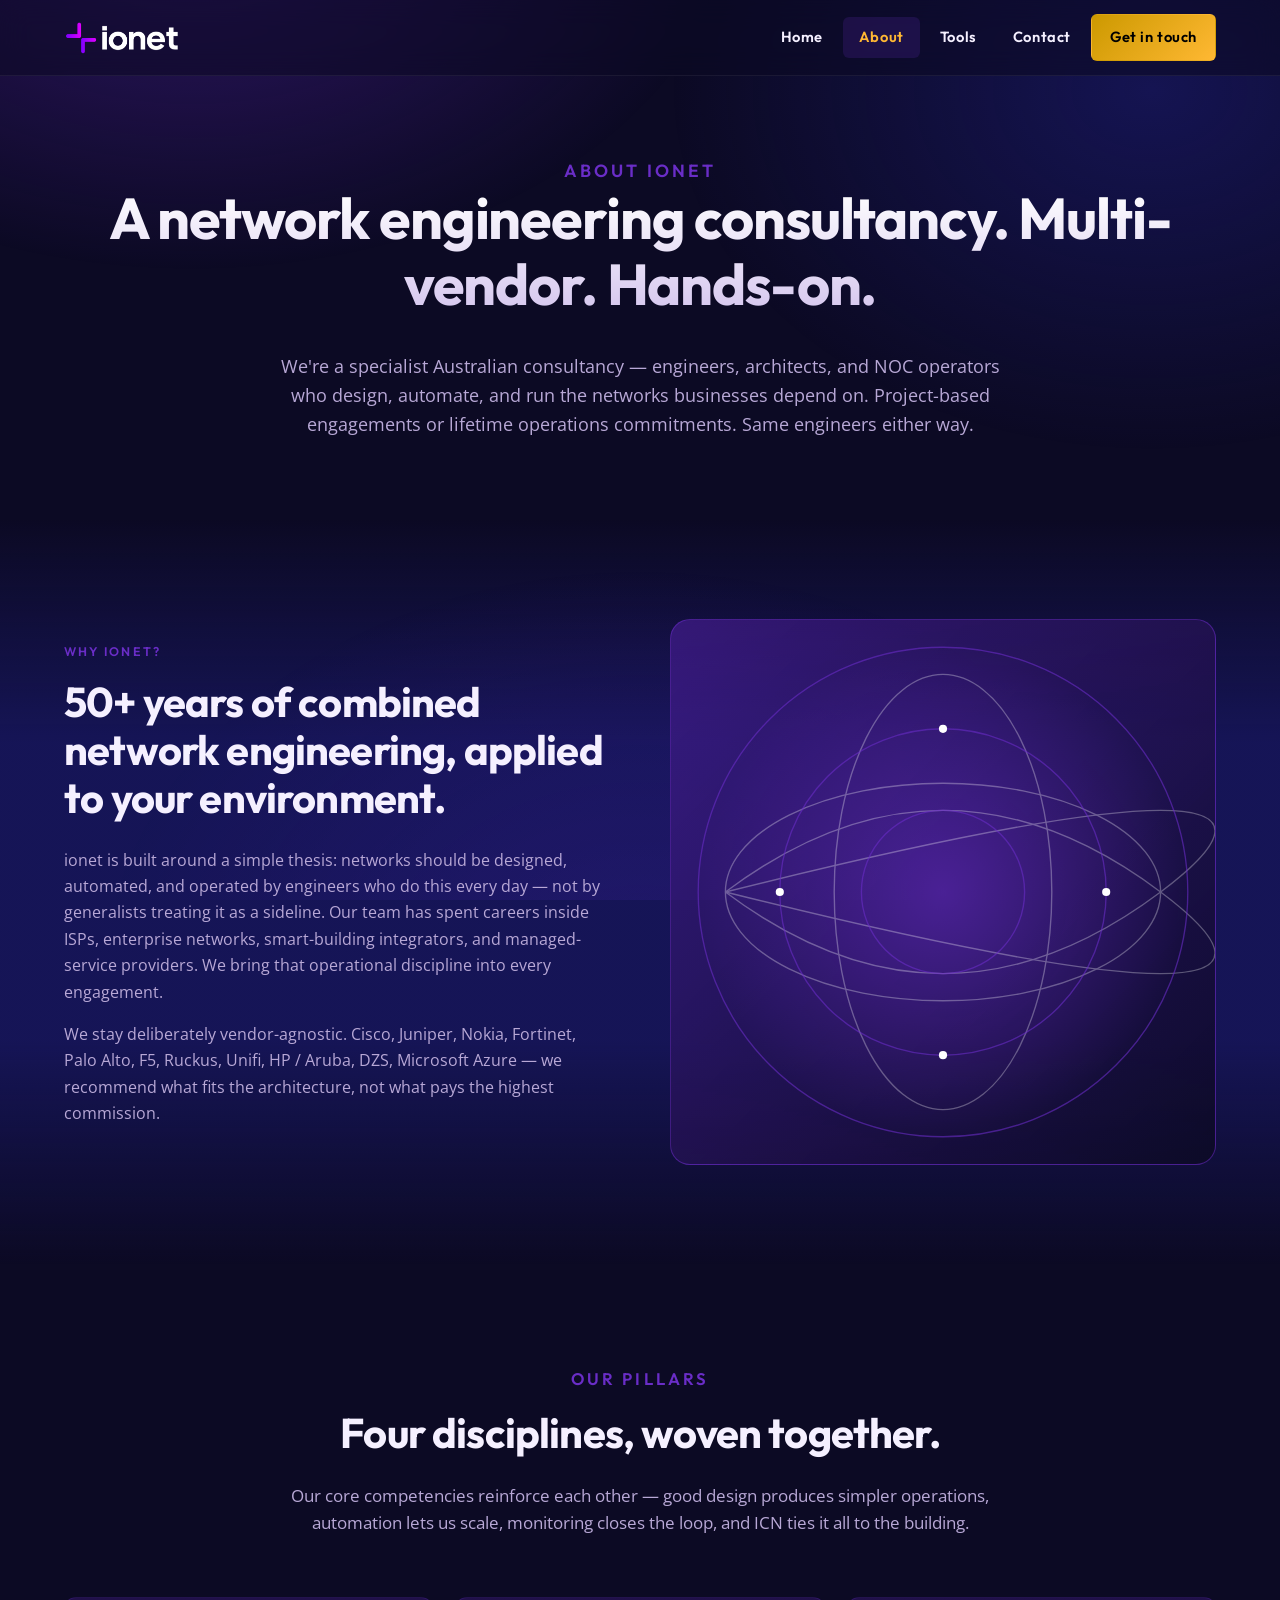
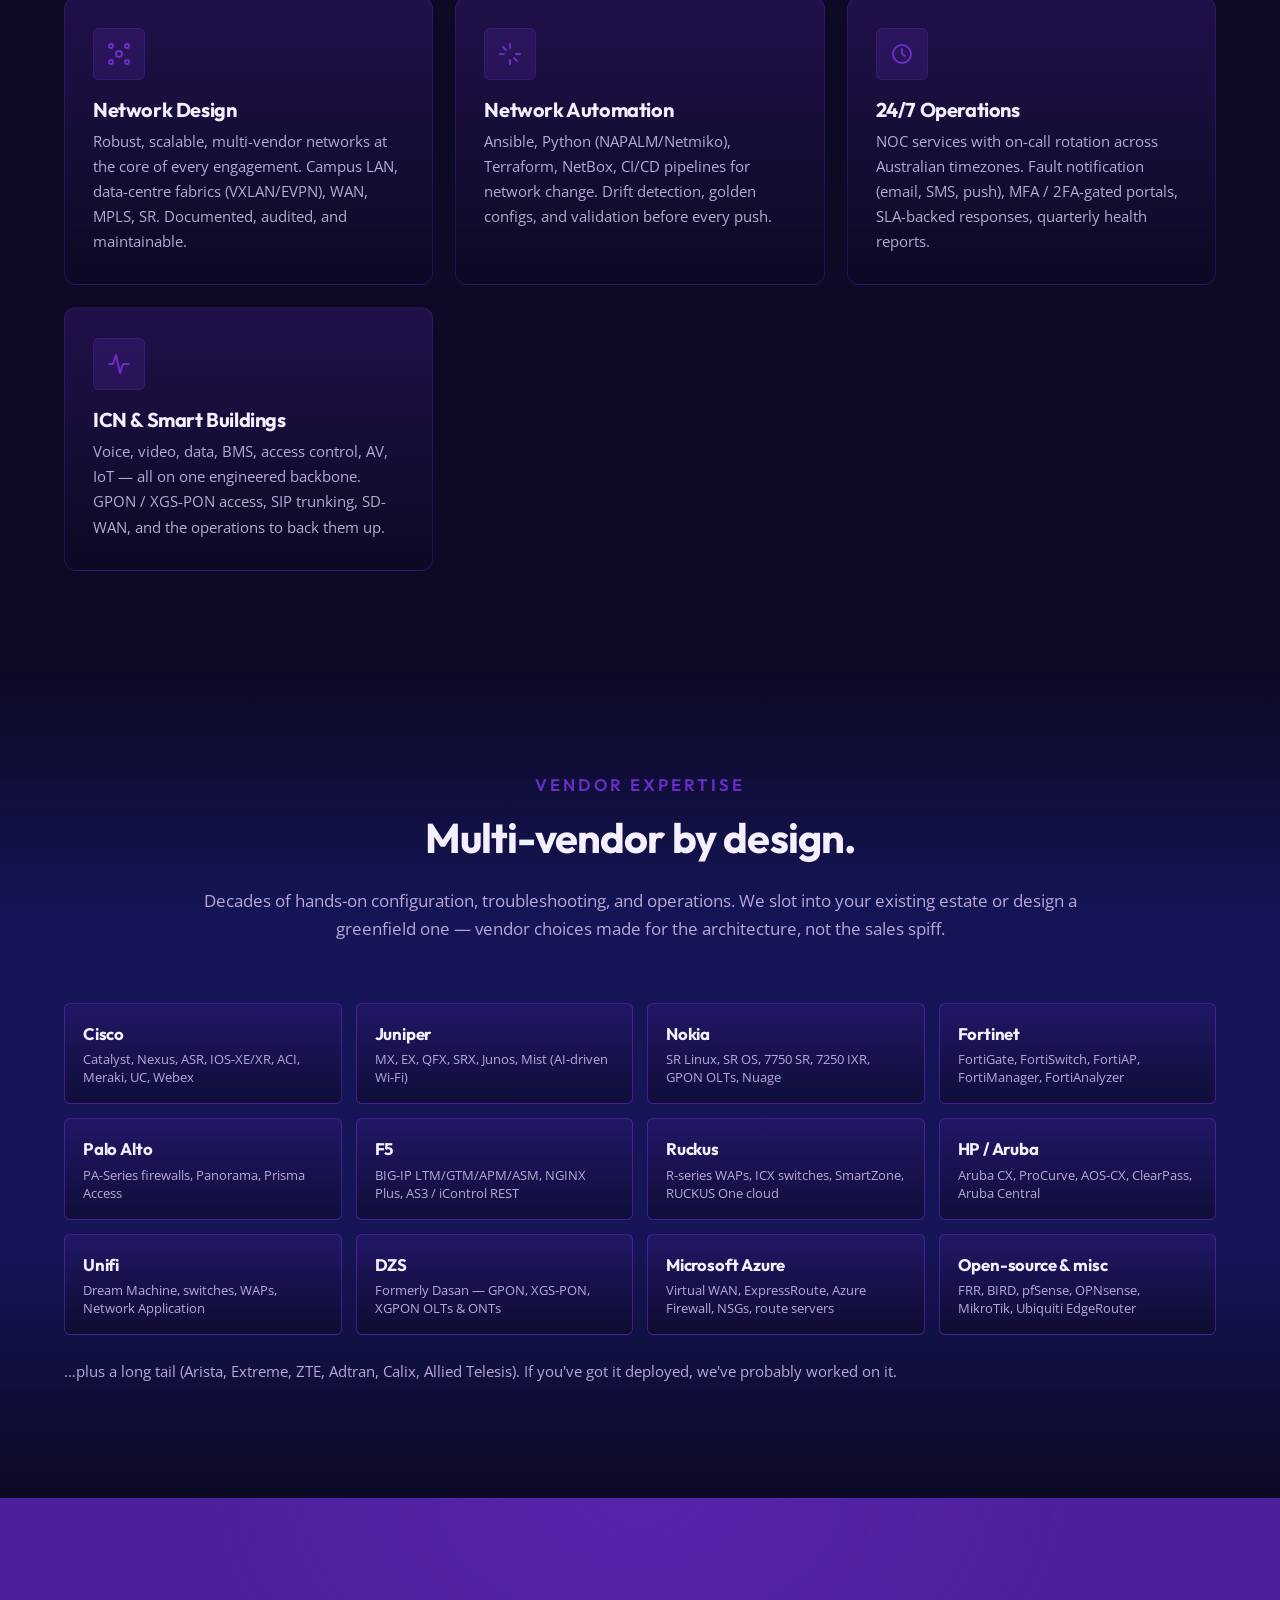
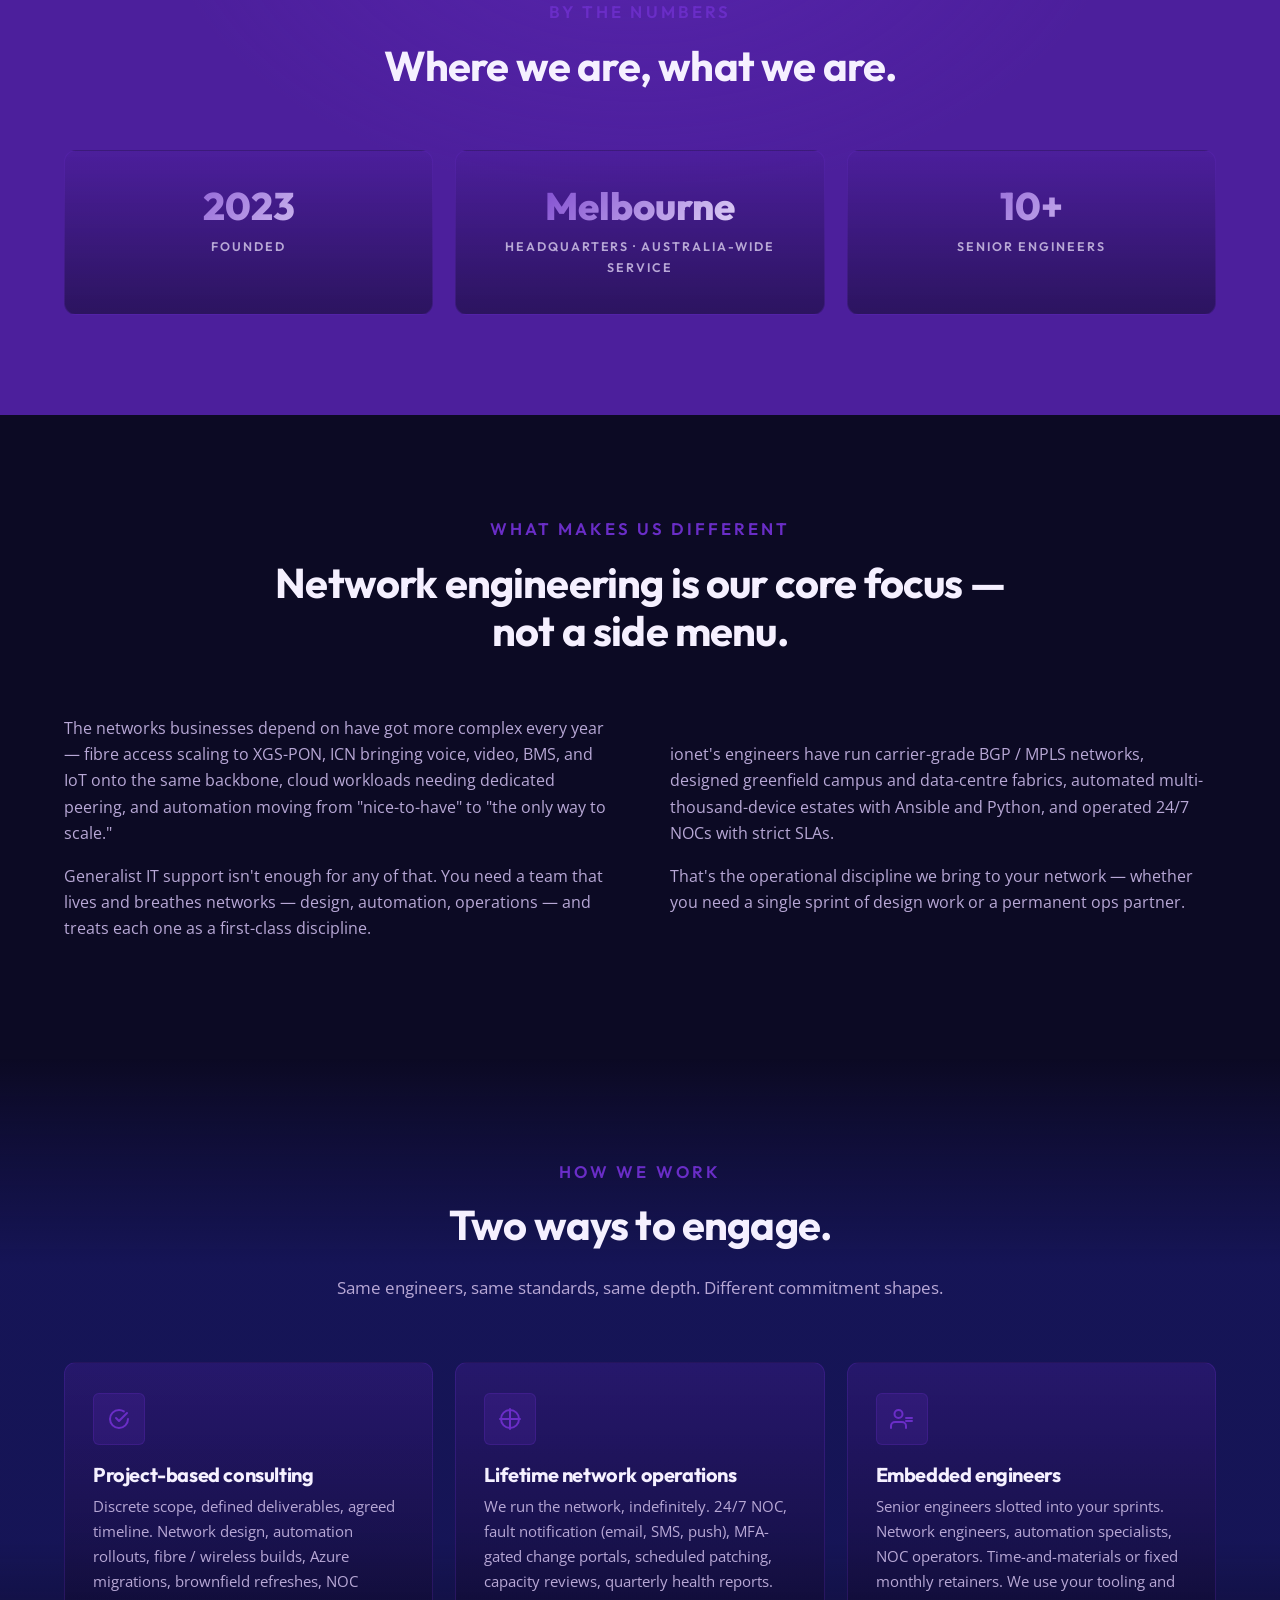
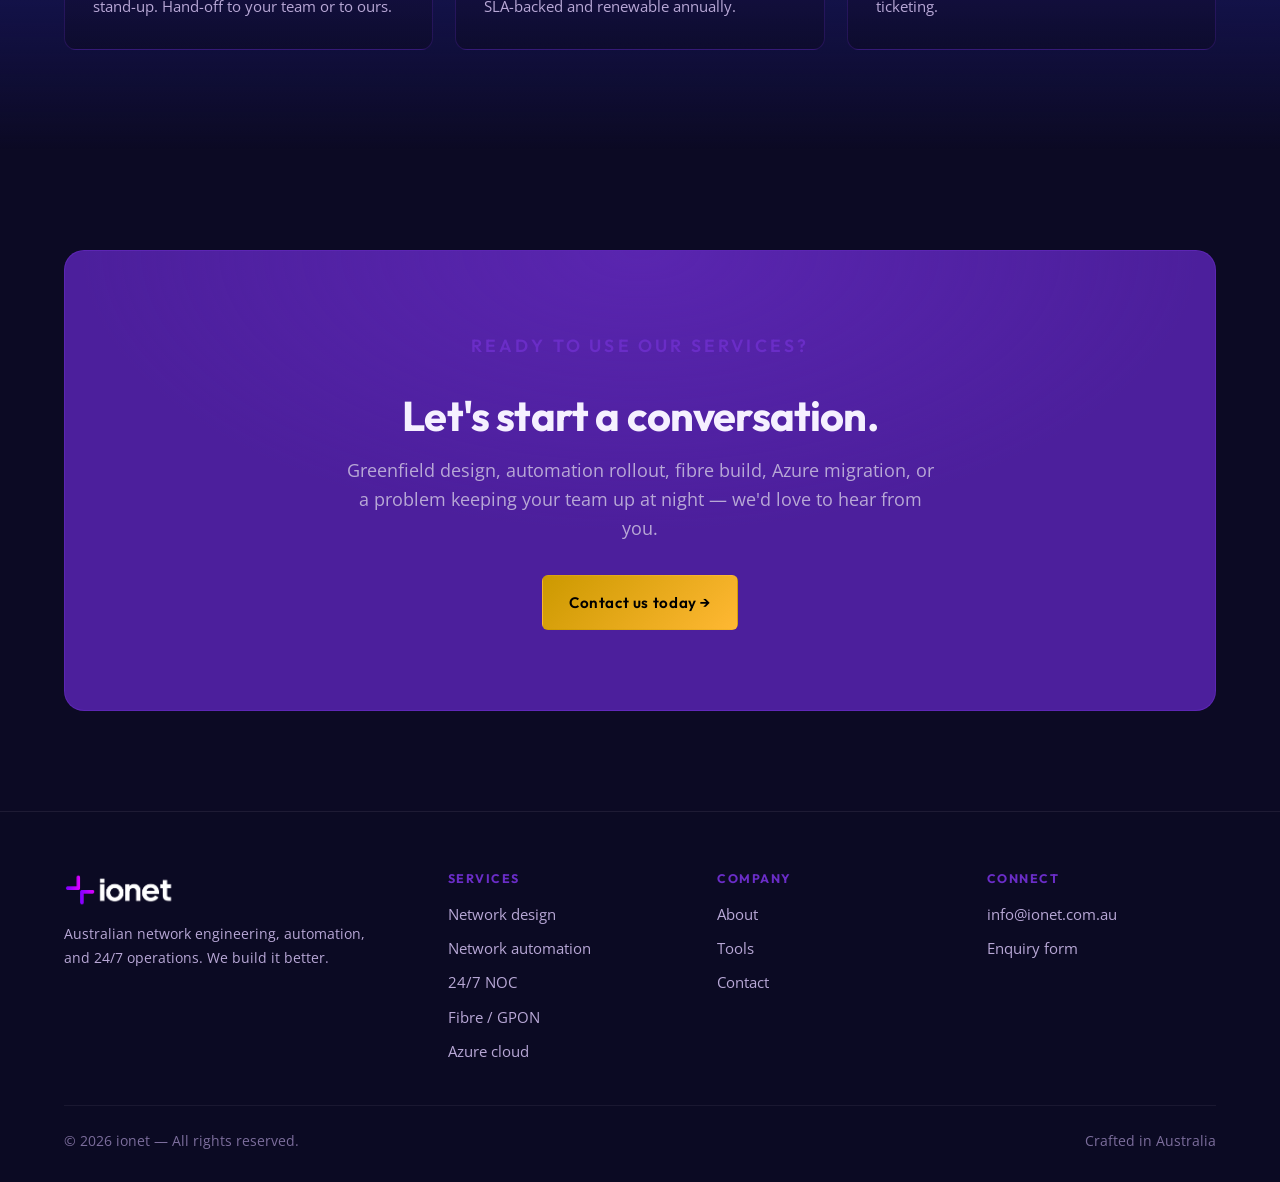
==== about.html @ 272412e3 "Pivot positioning to network engineering / automation / Azure cloud User feedback: ionet is repositi" ====
<!DOCTYPE html>
<html lang="en-AU">
<head>
  <meta charset="UTF-8">
  <meta name="viewport" content="width=device-width, initial-scale=1.0">
  <meta name="theme-color" content="#0c0a24">

  <title>About ionet — Network Engineering, Automation &amp; Operations Consultancy · Australia</title>
  <meta name="description" content="ionet is an Australian network engineering consultancy — design, automation, 24/7 NOC, GPON, ICN, smart buildings, and Microsoft Azure. Multi-vendor across Cisco, Juniper, Nokia, Fortinet, Palo Alto, F5, Ruckus, Unifi, HP/Aruba, and DZS. Project-based or lifetime ops.">
  <meta name="keywords" content="about ionet, network engineering consultancy Australia, network automation Ansible Python, 24/7 NOC services Australia, Cisco Juniper Nokia Fortinet Palo Alto F5 Ruckus, GPON XGS-PON DZS Nokia OLT, smart buildings ICN, Microsoft Azure consulting Melbourne, multi-vendor network design">
  <meta name="robots" content="index, follow, max-image-preview:large, max-snippet:-1, max-video-preview:-1">
  <link rel="canonical" href="https://ionet.com.au/about.html">

  <meta property="og:type" content="article">
  <meta property="og:locale" content="en_AU">
  <meta property="og:site_name" content="ionet">
  <meta property="og:url" content="https://ionet.com.au/about.html">
  <meta property="og:title" content="About ionet — Network Engineering, Automation &amp; Operations Consultancy · Australia">
  <meta property="og:description" content="Australian network engineering consultancy. Multi-vendor network design, automation, 24/7 NOC, fibre access, ICN &amp; smart buildings, Azure cloud. Project-based or lifetime operations.">
  <meta property="og:image" content="https://ionet.com.au/assets/og/og-image.png">
  <meta property="og:image:width" content="1200">
  <meta property="og:image:height" content="630">
  <meta property="og:image:alt" content="ionet — Network Engineering &amp; Automation Consultancy">

  <meta name="twitter:card" content="summary_large_image">
  <meta name="twitter:site" content="@ionet_au">
  <meta name="twitter:title" content="About ionet — Network Engineering, Automation &amp; Operations Consultancy">
  <meta name="twitter:description" content="Multi-vendor Australian network engineering consultancy. Design, automation, 24/7 NOC, GPON, ICN, Azure.">
  <meta name="twitter:image" content="https://ionet.com.au/assets/og/og-image.png">

  <meta name="google-site-verification" content="YOUR-VERIFICATION-CODE">

  <link rel="icon" type="image/png" href="assets/logo/logo-mark.png">
  <link rel="icon" type="image/png" sizes="32x32" href="assets/logo/favicon-32.png">
  <link rel="icon" type="image/png" sizes="16x16" href="assets/logo/favicon-16.png">
  <link rel="apple-touch-icon" sizes="180x180" href="assets/logo/apple-touch-icon.png">
  <link rel="manifest" href="site.webmanifest">

  <link rel="preconnect" href="https://fonts.googleapis.com">
  <link rel="preconnect" href="https://fonts.gstatic.com" crossorigin>
  <link rel="stylesheet" href="https://fonts.googleapis.com/css2?family=Outfit:wght@400;500;600;700;800;900&family=Open+Sans:wght@400;500;600&display=swap">

  <link rel="stylesheet" href="css/style.css">

  <script type="application/ld+json">
  {
    "@context": "https://schema.org",
    "@type": "AboutPage",
    "url": "https://ionet.com.au/about.html",
    "inLanguage": "en-AU",
    "name": "About ionet",
    "description": "Melbourne-headquartered Australian network engineering consultancy delivering design, automation, 24/7 NOC operations, fibre access (GPON / XGS-PON), integrated communication networks, smart buildings, and Microsoft Azure cloud across multi-vendor environments. Founded in 2023 with 50+ years of combined network engineering experience.",
    "publisher": {
      "@type": "Organization",
      "name": "ionet",
      "url": "https://ionet.com.au/",
      "logo": "https://ionet.com.au/assets/logo/logo-1024.png"
    }
  }
  </script>

  <script type="application/ld+json">
  {
    "@context": "https://schema.org",
    "@type": "BreadcrumbList",
    "itemListElement": [
      { "@type": "ListItem", "position": 1, "name": "Home",  "item": "https://ionet.com.au/" },
      { "@type": "ListItem", "position": 2, "name": "About", "item": "https://ionet.com.au/about.html" }
    ]
  }
  </script>
</head>
<body>

  <header class="site-header" id="siteHeader">
    <div class="container nav">
      <a class="nav-brand" href="/" aria-label="ionet home">
        <img src="assets/logo/logo.png" alt="ionet">
      </a>
      <nav>
        <ul class="nav-links" id="navLinks">
          <li><a href="index.html">Home</a></li>
          <li><a href="about.html" class="active">About</a></li>
          <li><a href="tools.html">Tools</a></li>
          <li><a href="contact.html">Contact</a></li>
          <li><a href="contact.html" class="btn btn-primary" style="padding:10px 18px">Get in touch</a></li>
        </ul>
      </nav>
      <button class="nav-toggle" id="navToggle" aria-label="Toggle navigation" aria-expanded="false">☰</button>
    </div>
  </header>

  <main>

    <section class="page-hero">
      <div class="container">
        <p class="eyebrow reveal">About ionet</p>
        <h1 class="reveal">A network engineering consultancy. Multi-vendor. Hands-on.</h1>
        <p class="reveal">
          We're a specialist Australian consultancy — engineers, architects, and NOC operators
          who design, automate, and run the networks businesses depend on. Project-based
          engagements or lifetime operations commitments. Same engineers either way.
        </p>
      </div>
    </section>

    <!-- Why ionet -->
    <section class="bg-purple">
      <div class="container about-grid">
        <div class="reveal">
          <p class="eyebrow">Why ionet?</p>
          <h2>50+ years of combined network engineering, applied to your environment.</h2>
          <p>
            ionet is built around a simple thesis: networks should be designed, automated, and
            operated by engineers who do this every day — not by generalists treating it as a
            sideline. Our team has spent careers inside ISPs, enterprise networks, smart-building
            integrators, and managed-service providers. We bring that operational discipline
            into every engagement.
          </p>
          <p>
            We stay deliberately vendor-agnostic. Cisco, Juniper, Nokia, Fortinet, Palo Alto,
            F5, Ruckus, Unifi, HP / Aruba, DZS, Microsoft Azure — we recommend what fits the
            architecture, not what pays the highest commission.
          </p>
        </div>
        <div class="reveal" aria-hidden="true">
          <div style="position:relative;aspect-ratio:1/1;border-radius:var(--radius-lg);overflow:hidden;border:1px solid var(--border-strong);background:linear-gradient(135deg,rgba(76, 31, 156,0.6),rgba(12, 10, 36,0.85));">
            <svg viewBox="0 0 400 400" style="position:absolute;inset:0;width:100%;height:100%;">
              <defs>
                <radialGradient id="aboutGlowB" cx="50%" cy="50%" r="50%">
                  <stop offset="0%" stop-color="#6a2dc7" stop-opacity="0.55"/>
                  <stop offset="100%" stop-color="#6a2dc7" stop-opacity="0"/>
                </radialGradient>
              </defs>
              <circle cx="200" cy="200" r="180" fill="url(#aboutGlowB)"/>
              <g stroke="#FFFFFF" stroke-width="1" fill="none" opacity="0.3">
                <path d="M40 200 Q200 80 360 200 T40 200"/>
                <path d="M40 200 Q200 320 360 200 T40 200"/>
                <ellipse cx="200" cy="200" rx="160" ry="80"/>
                <ellipse cx="200" cy="200" rx="80" ry="160"/>
              </g>
              <g stroke="#6a2dc7" stroke-width="1" fill="none" opacity="0.6">
                <circle cx="200" cy="200" r="60"/>
                <circle cx="200" cy="200" r="120"/>
                <circle cx="200" cy="200" r="180"/>
              </g>
              <g fill="#FFFFFF">
                <circle cx="200" cy="80" r="3"/>
                <circle cx="320" cy="200" r="3"/>
                <circle cx="200" cy="320" r="3"/>
                <circle cx="80" cy="200" r="3"/>
              </g>
            </svg>
          </div>
        </div>
      </div>
    </section>

    <!-- Pillars -->
    <section>
      <div class="container">
        <div class="section-head reveal">
          <p class="eyebrow">Our pillars</p>
          <h2>Four disciplines, woven together.</h2>
          <p>Our core competencies reinforce each other — good design produces simpler operations, automation lets us scale, monitoring closes the loop, and ICN ties it all to the building.</p>
        </div>
        <div class="services-grid">
          <article class="service reveal">
            <div class="icon">
              <svg width="24" height="24" viewBox="0 0 24 24" fill="none" stroke="currentColor" stroke-width="2" stroke-linecap="round" stroke-linejoin="round"><circle cx="12" cy="12" r="3"/><circle cx="4" cy="4" r="2"/><circle cx="20" cy="4" r="2"/><circle cx="4" cy="20" r="2"/><circle cx="20" cy="20" r="2"/></svg>
            </div>
            <h3>Network Design</h3>
            <p>Robust, scalable, multi-vendor networks at the core of every engagement. Campus LAN, data-centre fabrics (VXLAN/EVPN), WAN, MPLS, SR. Documented, audited, and maintainable.</p>
          </article>
          <article class="service reveal">
            <div class="icon">
              <svg width="24" height="24" viewBox="0 0 24 24" fill="none" stroke="currentColor" stroke-width="2" stroke-linecap="round" stroke-linejoin="round"><path d="M12 2v4M12 18v4M4.93 4.93l2.83 2.83M16.24 16.24l2.83 2.83M2 12h4M18 12h4"/></svg>
            </div>
            <h3>Network Automation</h3>
            <p>Ansible, Python (NAPALM/Netmiko), Terraform, NetBox, CI/CD pipelines for network change. Drift detection, golden configs, and validation before every push.</p>
          </article>
          <article class="service reveal">
            <div class="icon">
              <svg width="24" height="24" viewBox="0 0 24 24" fill="none" stroke="currentColor" stroke-width="2" stroke-linecap="round" stroke-linejoin="round"><circle cx="12" cy="12" r="9"/><path d="M12 7v5l3 2"/></svg>
            </div>
            <h3>24/7 Operations</h3>
            <p>NOC services with on-call rotation across Australian timezones. Fault notification (email, SMS, push), MFA / 2FA-gated portals, SLA-backed responses, quarterly health reports.</p>
          </article>
          <article class="service reveal">
            <div class="icon">
              <svg width="24" height="24" viewBox="0 0 24 24" fill="none" stroke="currentColor" stroke-width="2" stroke-linecap="round" stroke-linejoin="round"><path d="M2 12h4l3-9 4 18 3-9h6"/></svg>
            </div>
            <h3>ICN &amp; Smart Buildings</h3>
            <p>Voice, video, data, BMS, access control, AV, IoT — all on one engineered backbone. GPON / XGS-PON access, SIP trunking, SD-WAN, and the operations to back them up.</p>
          </article>
        </div>
      </div>
    </section>

    <!-- Vendor expertise -->
    <section class="bg-purple">
      <div class="container">
        <div class="section-head reveal" style="max-width:880px;">
          <p class="eyebrow">Vendor expertise</p>
          <h2>Multi-vendor by design.</h2>
          <p>Decades of hands-on configuration, troubleshooting, and operations. We slot into your existing estate or design a greenfield one — vendor choices made for the architecture, not the sales spiff.</p>
        </div>

        <div class="vendor-grid reveal">
          <div class="vendor-pill"><strong>Cisco</strong><span>Catalyst, Nexus, ASR, IOS-XE/XR, ACI, Meraki, UC, Webex</span></div>
          <div class="vendor-pill"><strong>Juniper</strong><span>MX, EX, QFX, SRX, Junos, Mist (AI-driven Wi-Fi)</span></div>
          <div class="vendor-pill"><strong>Nokia</strong><span>SR Linux, SR OS, 7750 SR, 7250 IXR, GPON OLTs, Nuage</span></div>
          <div class="vendor-pill"><strong>Fortinet</strong><span>FortiGate, FortiSwitch, FortiAP, FortiManager, FortiAnalyzer</span></div>
          <div class="vendor-pill"><strong>Palo Alto</strong><span>PA-Series firewalls, Panorama, Prisma Access</span></div>
          <div class="vendor-pill"><strong>F5</strong><span>BIG-IP LTM/GTM/APM/ASM, NGINX Plus, AS3 / iControl REST</span></div>
          <div class="vendor-pill"><strong>Ruckus</strong><span>R-series WAPs, ICX switches, SmartZone, RUCKUS One cloud</span></div>
          <div class="vendor-pill"><strong>HP / Aruba</strong><span>Aruba CX, ProCurve, AOS-CX, ClearPass, Aruba Central</span></div>
          <div class="vendor-pill"><strong>Unifi</strong><span>Dream Machine, switches, WAPs, Network Application</span></div>
          <div class="vendor-pill"><strong>DZS</strong><span>Formerly Dasan — GPON, XGS-PON, XGPON OLTs &amp; ONTs</span></div>
          <div class="vendor-pill"><strong>Microsoft Azure</strong><span>Virtual WAN, ExpressRoute, Azure Firewall, NSGs, route servers</span></div>
          <div class="vendor-pill"><strong>Open-source &amp; misc</strong><span>FRR, BIRD, pfSense, OPNsense, MikroTik, Ubiquiti EdgeRouter</span></div>
        </div>
        <p class="reveal" style="margin-top:24px;font-size:0.92rem;color:var(--text-muted);">…plus a long tail (Arista, Extreme, ZTE, Adtran, Calix, Allied Telesis). If you've got it deployed, we've probably worked on it.</p>
      </div>
    </section>

    <!-- Stats -->
    <section class="bg-purple-strong">
      <div class="container">
        <div class="section-head reveal">
          <p class="eyebrow">By the numbers</p>
          <h2>Where we are, what we are.</h2>
        </div>
        <div class="stat-trio">
          <div class="stat-card reveal">
            <div class="num">2023</div>
            <div class="label">Founded</div>
          </div>
          <div class="stat-card reveal">
            <div class="num">Melbourne</div>
            <div class="label">Headquarters · Australia-wide service</div>
          </div>
          <div class="stat-card reveal">
            <div class="num">10+</div>
            <div class="label">Senior engineers</div>
          </div>
        </div>
      </div>
    </section>

    <!-- What makes us different -->
    <section>
      <div class="container">
        <div class="section-head reveal">
          <p class="eyebrow">What makes us different</p>
          <h2>Network engineering is our core focus — not a side menu.</h2>
        </div>
        <div class="about-grid">
          <div class="reveal">
            <p>
              The networks businesses depend on have got more complex every year — fibre access
              scaling to XGS-PON, ICN bringing voice, video, BMS, and IoT onto the same backbone,
              cloud workloads needing dedicated peering, and automation moving from "nice-to-have"
              to "the only way to scale."
            </p>
            <p>
              Generalist IT support isn't enough for any of that. You need a team that lives
              and breathes networks — design, automation, operations — and treats each one as a
              first-class discipline.
            </p>
          </div>
          <div class="reveal">
            <p>
              ionet's engineers have run carrier-grade BGP / MPLS networks, designed greenfield
              campus and data-centre fabrics, automated multi-thousand-device estates with
              Ansible and Python, and operated 24/7 NOCs with strict SLAs.
            </p>
            <p>
              That's the operational discipline we bring to your network — whether you need
              a single sprint of design work or a permanent ops partner.
            </p>
          </div>
        </div>
      </div>
    </section>

    <!-- Engagement model -->
    <section class="bg-purple">
      <div class="container">
        <div class="section-head reveal" style="max-width:880px;">
          <p class="eyebrow">How we work</p>
          <h2>Two ways to engage.</h2>
          <p>Same engineers, same standards, same depth. Different commitment shapes.</p>
        </div>
        <div class="services-grid">
          <article class="service reveal">
            <div class="icon" aria-hidden="true">
              <svg width="24" height="24" viewBox="0 0 24 24" fill="none" stroke="currentColor" stroke-width="2" stroke-linecap="round" stroke-linejoin="round"><path d="M9 11l3 3 8-8"/><path d="M21 12c0 4.97-4.03 9-9 9s-9-4.03-9-9 4.03-9 9-9c1.78 0 3.45.52 4.85 1.41"/></svg>
            </div>
            <h3>Project-based consulting</h3>
            <p>Discrete scope, defined deliverables, agreed timeline. Network design, automation rollouts, fibre / wireless builds, Azure migrations, brownfield refreshes, NOC stand-up. Hand-off to your team or to ours.</p>
          </article>
          <article class="service reveal">
            <div class="icon" aria-hidden="true">
              <svg width="24" height="24" viewBox="0 0 24 24" fill="none" stroke="currentColor" stroke-width="2" stroke-linecap="round" stroke-linejoin="round"><path d="M12 2v20M2 12h20"/><circle cx="12" cy="12" r="9"/></svg>
            </div>
            <h3>Lifetime network operations</h3>
            <p>We run the network, indefinitely. 24/7 NOC, fault notification (email, SMS, push), MFA-gated change portals, scheduled patching, capacity reviews, quarterly health reports. SLA-backed and renewable annually.</p>
          </article>
          <article class="service reveal">
            <div class="icon" aria-hidden="true">
              <svg width="24" height="24" viewBox="0 0 24 24" fill="none" stroke="currentColor" stroke-width="2" stroke-linecap="round" stroke-linejoin="round"><path d="M16 21v-2a4 4 0 0 0-4-4H5a4 4 0 0 0-4 4v2"/><circle cx="8.5" cy="7" r="4"/><path d="M22 11h-6M22 14h-6"/></svg>
            </div>
            <h3>Embedded engineers</h3>
            <p>Senior engineers slotted into your sprints. Network engineers, automation specialists, NOC operators. Time-and-materials or fixed monthly retainers. We use your tooling and ticketing.</p>
          </article>
        </div>
      </div>
    </section>

    <!-- CTA -->
    <section>
      <div class="container">
        <div class="cta-strip reveal">
          <p class="eyebrow">Ready to use our services?</p>
          <h2>Let's start a conversation.</h2>
          <p>Greenfield design, automation rollout, fibre build, Azure migration, or a problem keeping your team up at night — we'd love to hear from you.</p>
          <a href="contact.html" class="btn btn-primary">Contact us today →</a>
        </div>
      </div>
    </section>

  </main>

  <footer class="site-footer">
    <div class="container">
      <div class="footer-grid">
        <div class="footer-brand">
          <img src="assets/logo/logo.png" alt="ionet">
          <p>Australian network engineering, automation, and 24/7 operations. We build it better.</p>
        </div>
        <div class="footer-col">
          <h4>Services</h4>
          <ul>
            <li><a href="index.html#services">Network design</a></li>
            <li><a href="index.html#services">Network automation</a></li>
            <li><a href="index.html#services">24/7 NOC</a></li>
            <li><a href="index.html#services">Fibre / GPON</a></li>
            <li><a href="index.html#services">Azure cloud</a></li>
          </ul>
        </div>
        <div class="footer-col">
          <h4>Company</h4>
          <ul>
            <li><a href="about.html">About</a></li>
            <li><a href="tools.html">Tools</a></li>
            <li><a href="contact.html">Contact</a></li>
          </ul>
        </div>
        <div class="footer-col">
          <h4>Connect</h4>
          <ul>
            <li><a href="mailto:info@ionet.com.au">info@ionet.com.au</a></li>
            <li><a href="contact.html">Enquiry form</a></li>
          </ul>
        </div>
      </div>
      <div class="footer-bottom">
        <span>© <span id="year"></span> ionet — All rights reserved.</span>
        <span>Crafted in Australia</span>
      </div>
    </div>
  </footer>

  <script src="js/main.js"></script>
</body>
</html>
---- css/style.css ----
/* ================================================================
   ionet — Design Tokens
   Built from the official ionet brand palette.
     Logo:    pink #CC00FF, purple #8900FF, grey #3C4049
     Docs:    purple #4c1f9c (flat), dark blue #1e1e80, orange #cc9900
              + gradient #1e1e80 → #4c1f9c
   Orange is reserved for CTA buttons & key accents only.
   ================================================================ */
:root {
  --bg: #0c0a24;             /* deep ink derived from brand dark blue/purple */
  --bg-elev: #15123a;
  --surface: #1e1e80;        /* brand dark blue (used as section backing) */
  --surface-2: #4c1f9c;      /* brand flat purple */
  --surface-3: #5e2ab8;      /* slightly lighter for hover/highlight */

  --primary: #4c1f9c;        /* brand flat purple */
  --primary-2: #1e1e80;      /* brand dark blue */
  --primary-3: #6a2dc7;      /* lighter brand purple */

  --logo-pink: #CC00FF;
  --logo-purple: #8900FF;

  --accent: #cc9900;         /* brand orange */
  --accent-2: #ffb833;

  --brand-grey: #3C4049;

  --border: rgba(106, 45, 199, 0.25);
  --border-strong: rgba(106, 45, 199, 0.55);

  --text: #f5f0ff;
  --text-muted: #b8a8d6;
  --text-dim: #7c6e9c;

  --radius-sm: 6px;
  --radius: 12px;
  --radius-lg: 20px;

  --shadow-sm: 0 2px 10px rgba(0, 0, 0, 0.3);
  --shadow: 0 8px 30px rgba(0, 0, 0, 0.5);
  --shadow-glow: 0 0 40px rgba(106, 45, 199, 0.5);
  --shadow-glow-pink: 0 0 40px rgba(204, 0, 255, 0.35);
  --shadow-glow-gold: 0 0 30px rgba(204, 153, 0, 0.4);

  --font-heading: "Outfit", "Inter", "Helvetica", "Arial", sans-serif;
  --font-body: "Open Sans", "Arial", sans-serif;

  --container: 1200px;
  --header-h: 76px;
}

/* ================================================================
   Reset & base
   ================================================================ */
*, *::before, *::after { box-sizing: border-box; }
html { scroll-behavior: smooth; }
body {
  margin: 0;
  font-family: var(--font-body);
  font-size: 16px;
  line-height: 1.65;
  color: var(--text);
  background: var(--bg);
  -webkit-font-smoothing: antialiased;
  overflow-x: hidden;
}
img { max-width: 100%; display: block; }
a { color: var(--accent-2); text-decoration: none; transition: color .2s ease; }
a:hover { color: var(--accent); }
h1, h2, h3, h4 {
  font-family: var(--font-heading);
  font-weight: 700;
  letter-spacing: -0.02em;
  line-height: 1.15;
  margin: 0 0 0.6em;
}
h1 { font-size: clamp(2.4rem, 5vw, 3.6rem); }
h2 { font-size: clamp(1.9rem, 3.5vw, 2.6rem); }
h3 { font-size: 1.25rem; }
p  { margin: 0 0 1em; color: var(--text-muted); }
.eyebrow {
  font-family: var(--font-heading);
  text-transform: uppercase;
  letter-spacing: 0.18em;
  font-size: 0.78rem;
  font-weight: 600;
  color: var(--primary-3);
  margin-bottom: 1rem;
}
.container { max-width: var(--container); margin: 0 auto; padding: 0 24px; }

/* Backdrop ambience — dominant purple radial glow */
body::before {
  content: "";
  position: fixed;
  inset: 0;
  background:
    radial-gradient(900px 600px at 15% -10%, rgba(76, 31, 156, 0.55), transparent 60%),
    radial-gradient(800px 600px at 90% 10%, rgba(30, 30, 128, 0.5), transparent 60%),
    radial-gradient(900px 700px at 50% 110%, rgba(76, 31, 156, 0.4), transparent 60%);
  pointer-events: none;
  z-index: 0;
}

/* ================================================================
   Header
   ================================================================ */
.site-header {
  position: fixed;
  top: 0; left: 0; right: 0;
  height: var(--header-h);
  z-index: 50;
  display: flex;
  align-items: center;
  background: rgba(12, 10, 36, 0.55);
  backdrop-filter: blur(14px);
  -webkit-backdrop-filter: blur(14px);
  border-bottom: 1px solid rgba(245, 240, 255, 0.06);
  transition: background .25s ease, border-color .25s ease;
}
.site-header.scrolled {
  background: rgba(12, 10, 36, 0.88);
  border-bottom-color: var(--border);
}
.nav {
  width: 100%;
  display: flex;
  align-items: center;
  justify-content: space-between;
  gap: 24px;
}
.nav-brand img { height: 38px; width: auto; }
.nav-links {
  display: flex;
  list-style: none;
  gap: 4px;
  margin: 0;
  padding: 0;
  align-items: center;
}
.nav-links a {
  display: inline-block;
  padding: 8px 16px;
  color: var(--text);
  font-family: var(--font-heading);
  font-weight: 600;
  font-size: 0.92rem;
  letter-spacing: 0.04em;
  border-radius: var(--radius-sm);
  transition: color .2s ease, background .2s ease;
}
.nav-links a:hover, .nav-links a.active {
  color: var(--accent-2);
  background: rgba(106, 45, 199, 0.18);
}
/* The "Get in touch" button in the nav uses .btn-primary, but .nav-links a
   has higher specificity than .btn-primary — restore black text on the gold
   button explicitly. */
.nav-links a.btn-primary,
.nav-links a.btn-primary:hover { color: #000; background: linear-gradient(135deg, var(--accent), var(--accent-2)); }
.nav-toggle {
  display: none;
  background: transparent;
  border: 1px solid var(--border);
  color: var(--text);
  width: 42px; height: 42px;
  border-radius: var(--radius-sm);
  cursor: pointer;
  font-size: 1.2rem;
}

/* ================================================================
   Buttons
   ================================================================ */
.btn {
  display: inline-flex;
  align-items: center;
  gap: 8px;
  padding: 14px 26px;
  font-family: var(--font-heading);
  font-weight: 600;
  font-size: 0.95rem;
  letter-spacing: 0.04em;
  border-radius: var(--radius-sm);
  border: 1px solid transparent;
  cursor: pointer;
  text-decoration: none;
  transition: transform .15s ease, box-shadow .25s ease, background .25s ease, color .25s ease;
}
.btn-primary {
  background: linear-gradient(135deg, var(--accent), var(--accent-2));
  color: #000;
}
.btn-primary:hover {
  transform: translateY(-2px);
  box-shadow: var(--shadow-glow-gold);
  color: #000;
}
.btn-secondary {
  background: linear-gradient(135deg, var(--primary-2), var(--primary-3));
  color: var(--text);
}
.btn-secondary:hover {
  transform: translateY(-2px);
  box-shadow: var(--shadow-glow);
  color: var(--text);
}
.btn-ghost {
  background: transparent;
  color: var(--text);
  border-color: var(--border-strong);
}
.btn-ghost:hover {
  background: rgba(106, 45, 199, 0.15);
  color: var(--text);
  border-color: var(--primary-3);
}

/* ================================================================
   Hero
   ================================================================ */
.hero {
  position: relative;
  min-height: 100vh;
  padding-top: calc(var(--header-h) + 40px);
  display: flex;
  align-items: center;
  overflow: hidden;
  z-index: 1;
}
.hero-grid {
  display: grid;
  grid-template-columns: 1.1fr 1fr;
  gap: 60px;
  align-items: center;
}
.hero-copy h1 {
  background: linear-gradient(180deg, #ffffff 0%, #d4c5ee 60%, #9b88c4 100%);
  -webkit-background-clip: text;
  background-clip: text;
  color: transparent;
}
.hero-copy h1 .accent {
  background: linear-gradient(135deg, var(--logo-pink), var(--logo-purple));
  -webkit-background-clip: text;
  background-clip: text;
  color: transparent;
}
.hero-lead {
  font-size: 1.1rem;
  color: var(--text-muted);
  max-width: 560px;
  margin-bottom: 2rem;
}
.hero-actions { display: flex; gap: 14px; flex-wrap: wrap; }
.hero-stats {
  display: flex;
  gap: 36px;
  margin-top: 3rem;
  flex-wrap: wrap;
}
.hero-stats .stat {
  border-left: 2px solid var(--primary-3);
  padding-left: 14px;
}
.hero-stats .stat strong {
  display: block;
  font-family: var(--font-heading);
  font-size: 1.6rem;
  color: var(--text);
  font-weight: 700;
}
.hero-stats .stat span { font-size: 0.85rem; color: var(--text-muted); }

/* Earth visual */
.earth-stage {
  position: relative;
  aspect-ratio: 1 / 1;
  width: 100%;
  max-width: 560px;
  margin-left: auto;
}
.earth-stage canvas {
  width: 100% !important;
  height: 100% !important;
  display: block;
}
.earth-stage::before {
  content: "";
  position: absolute;
  inset: 8%;
  border-radius: 50%;
  background: radial-gradient(circle at 50% 50%, rgba(106, 45, 199, 0.35), transparent 60%);
  filter: blur(20px);
  z-index: 0;
}
.earth-orbit {
  position: absolute;
  inset: 0;
  border-radius: 50%;
  border: 1px dashed rgba(106, 45, 199, 0.45);
  animation: spin 60s linear infinite;
  pointer-events: none;
}
.earth-orbit.inner { inset: 12%; animation-duration: 90s; animation-direction: reverse; }
@keyframes spin { to { transform: rotate(360deg); } }

/* ================================================================
   Sections
   ================================================================ */
section { position: relative; z-index: 1; padding: 100px 0; }
.section-head {
  text-align: center;
  max-width: 760px;
  margin: 0 auto 60px;
}
.section-head .eyebrow { display: inline-block; }
.section-head p { font-size: 1.05rem; }

/* Section variants */
.bg-purple {
  background:
    linear-gradient(180deg, transparent, rgba(30, 30, 128, 0.55) 30%, rgba(30, 30, 128, 0.55) 70%, transparent);
}
.bg-purple-strong {
  background:
    radial-gradient(800px 500px at 50% 0%, rgba(106, 45, 199, 0.35), transparent 60%),
    linear-gradient(180deg, var(--primary), var(--surface-2));
}

/* About */
.about-grid {
  display: grid;
  grid-template-columns: 1fr 1fr;
  gap: 60px;
  align-items: center;
}
.about-points {
  list-style: none;
  margin: 1.5rem 0 0;
  padding: 0;
  display: grid;
  gap: 14px;
}
.about-points li {
  position: relative;
  padding-left: 32px;
  color: var(--text);
}
.about-points li::before {
  content: "";
  position: absolute;
  left: 0; top: 8px;
  width: 18px; height: 18px;
  border-radius: 50%;
  background: linear-gradient(135deg, var(--primary-2), var(--primary-3));
  box-shadow: 0 0 12px rgba(106, 45, 199, 0.6);
}
.about-points li::after {
  content: "✓";
  position: absolute;
  left: 4px; top: 6px;
  color: var(--text);
  font-size: 12px;
  font-weight: 800;
}

/* About page hero */
.page-hero {
  padding-top: calc(var(--header-h) + 80px);
  padding-bottom: 80px;
  text-align: center;
  position: relative;
  z-index: 1;
}
.page-hero h1 {
  background: linear-gradient(180deg, #ffffff 0%, #d4c5ee 100%);
  -webkit-background-clip: text;
  background-clip: text;
  color: transparent;
}
.page-hero p { max-width: 720px; margin: 0 auto; font-size: 1.1rem; }

/* Stats trio (used on About) */
.stat-trio {
  display: grid;
  grid-template-columns: repeat(3, 1fr);
  gap: 22px;
}
.stat-card {
  padding: 36px 28px;
  text-align: center;
  border: 1px solid var(--border);
  border-radius: var(--radius);
  background: linear-gradient(180deg, rgba(76, 31, 156, 0.35), rgba(12, 10, 36, 0.5));
}
.stat-card .num {
  font-family: var(--font-heading);
  font-weight: 800;
  font-size: 2.4rem;
  background: linear-gradient(135deg, var(--primary-3), var(--text));
  -webkit-background-clip: text;
  background-clip: text;
  color: transparent;
  line-height: 1;
  margin-bottom: 12px;
}
.stat-card .label {
  text-transform: uppercase;
  letter-spacing: 0.16em;
  font-size: 0.78rem;
  color: var(--text-muted);
  font-family: var(--font-heading);
  font-weight: 600;
}

/* Services */
.services-grid {
  display: grid;
  grid-template-columns: repeat(3, 1fr);
  gap: 22px;
}
.service {
  position: relative;
  padding: 30px 28px;
  border: 1px solid var(--border);
  border-radius: var(--radius);
  background: linear-gradient(180deg, rgba(76, 31, 156, 0.32), rgba(12, 10, 36, 0.55));
  transition: transform .25s ease, border-color .25s ease, box-shadow .3s ease;
  overflow: hidden;
}
.service::before {
  content: "";
  position: absolute;
  inset: 0;
  background: radial-gradient(400px 200px at var(--mx, 50%) var(--my, 0%), rgba(106, 45, 199, 0.25), transparent 60%);
  opacity: 0;
  transition: opacity .3s ease;
  pointer-events: none;
}
.service:hover {
  transform: translateY(-4px);
  border-color: var(--border-strong);
  box-shadow: var(--shadow);
}
.service:hover::before { opacity: 1; }
.service .icon {
  width: 52px; height: 52px;
  display: grid; place-items: center;
  border-radius: var(--radius-sm);
  background: rgba(106, 45, 199, 0.18);
  border: 1px solid var(--border);
  color: var(--primary-3);
  margin-bottom: 18px;
}
.service h3 { color: var(--text); margin-bottom: 8px; }
.service p { font-size: 0.95rem; margin: 0; }

/* ================================================================
   Australia map section
   ================================================================ */
.australia-grid {
  display: grid;
  grid-template-columns: 1fr 1fr;
  gap: 60px;
  align-items: center;
}
.australia-grid p strong { color: var(--text); }
.australia-stage {
  position: relative;
  width: 100%;
  max-width: 540px;
  margin: 0 auto;
  aspect-ratio: 5 / 4;
  border-radius: var(--radius-lg);
  background:
    radial-gradient(600px 400px at 50% 50%, rgba(76, 31, 156, 0.4), transparent 65%),
    linear-gradient(180deg, rgba(30, 30, 128, 0.35), rgba(12, 10, 36, 0.6));
  border: 1px solid var(--border);
  padding: 28px;
  overflow: hidden;
}

/* ================================================================
   Feature deep-dive (cybersecurity / automation / ICN)
   ================================================================ */
.feature-split {
  display: grid;
  grid-template-columns: 1fr 1fr;
  gap: 60px;
  align-items: start;
}
.feature-split.reverse > :first-child { order: 2; }
.feature-split.reverse > :last-child { order: 1; }
.capability-list {
  list-style: none;
  margin: 0;
  padding: 0;
  display: grid;
  gap: 12px;
}
.capability-list li {
  position: relative;
  padding: 14px 18px 14px 44px;
  border: 1px solid var(--border);
  border-radius: var(--radius-sm);
  background: linear-gradient(180deg, rgba(76, 31, 156, 0.18), rgba(12, 10, 36, 0.4));
  color: var(--text-muted);
  font-size: 0.94rem;
  line-height: 1.5;
}
.capability-list li strong { color: var(--text); display: inline-block; margin-right: 4px; }
.capability-list li::before {
  content: "";
  position: absolute;
  left: 14px; top: 50%;
  width: 16px; height: 16px;
  margin-top: -8px;
  border-radius: 50%;
  background: linear-gradient(135deg, var(--logo-pink), var(--logo-purple));
  box-shadow: 0 0 10px rgba(204, 0, 255, 0.4);
}
.capability-list li::after {
  content: "";
  position: absolute;
  left: 18px; top: 50%;
  width: 7px; height: 4px;
  margin-top: -3px;
  border-left: 2px solid #ffffff;
  border-bottom: 2px solid #ffffff;
  transform: rotate(-45deg);
}

/* ================================================================
   Stat callout (toned-down, replaces the giant $55K banner)
   ================================================================ */
.stat-callout {
  display: grid;
  grid-template-columns: 1fr auto;
  gap: 32px;
  align-items: center;
  padding: 28px 36px;
  border: 1px solid var(--border-strong);
  border-left: 3px solid var(--accent-2);
  border-radius: var(--radius);
  background: linear-gradient(135deg, rgba(76, 31, 156, 0.32), rgba(30, 30, 128, 0.32));
}

/* Philosophy */
.philosophy {
  display: grid;
  grid-template-columns: 1fr 1.2fr;
  gap: 60px;
  align-items: center;
  padding: 80px;
  border: 1px solid var(--border-strong);
  border-radius: var(--radius-lg);
  background:
    radial-gradient(700px 400px at 0% 0%, rgba(106, 45, 199, 0.45), transparent 60%),
    linear-gradient(180deg, rgba(30, 30, 128, 0.55), rgba(12, 10, 36, 0.7));
}
.philosophy h2 { margin-bottom: 0.6em; }
.philosophy blockquote {
  margin: 0;
  padding: 30px;
  border-left: 3px solid var(--primary-3);
  font-family: var(--font-heading);
  font-size: 1.25rem;
  line-height: 1.5;
  color: var(--text);
  font-weight: 500;
}

/* Contact */
.contact-grid {
  display: grid;
  grid-template-columns: 1fr 1fr;
  gap: 60px;
}
.contact-info p { margin-bottom: 1.2em; }
.contact-info .info-row {
  display: flex;
  align-items: center;
  gap: 14px;
  padding: 16px 18px;
  border: 1px solid var(--border);
  border-radius: var(--radius);
  margin-bottom: 14px;
  background: rgba(30, 30, 128, 0.35);
}
.contact-info .info-row .icon {
  width: 40px; height: 40px;
  display: grid; place-items: center;
  border-radius: var(--radius-sm);
  background: rgba(106, 45, 199, 0.22);
  color: var(--primary-3);
  flex-shrink: 0;
}
.contact-info .info-row strong { display: block; color: var(--text); font-size: 0.95rem; }
.contact-info .info-row span { color: var(--text-muted); font-size: 0.9rem; }
.reveal-phone {
  appearance: none;
  background: rgba(106, 45, 199, 0.18);
  border: 1px solid var(--border);
  color: var(--accent-2);
  padding: 4px 10px;
  border-radius: var(--radius-sm);
  font: inherit;
  font-size: 0.85rem;
  cursor: pointer;
  transition: background .2s ease, border-color .2s ease;
}
.reveal-phone:hover {
  background: rgba(106, 45, 199, 0.3);
  border-color: var(--border-strong);
}

form.contact-form {
  display: grid;
  gap: 14px;
  padding: 32px;
  border: 1px solid var(--border);
  border-radius: var(--radius);
  background: rgba(30, 30, 128, 0.4);
}
.form-row { display: grid; grid-template-columns: 1fr 1fr; gap: 14px; }
.form-field { display: grid; gap: 6px; }
.form-field label {
  font-family: var(--font-heading);
  font-size: 0.82rem;
  font-weight: 600;
  letter-spacing: 0.06em;
  text-transform: uppercase;
  color: var(--text-muted);
}
.form-field input, .form-field textarea {
  width: 100%;
  padding: 12px 14px;
  font-family: var(--font-body);
  font-size: 0.95rem;
  background: rgba(12, 10, 36, 0.7);
  color: var(--text);
  border: 1px solid var(--border);
  border-radius: var(--radius-sm);
  transition: border-color .2s ease, box-shadow .2s ease;
}
.form-field textarea { min-height: 130px; resize: vertical; }
.form-field input:focus, .form-field textarea:focus {
  outline: none;
  border-color: var(--primary-3);
  box-shadow: 0 0 0 3px rgba(106, 45, 199, 0.25);
}
.form-status {
  font-size: 0.9rem;
  color: var(--accent-2);
  min-height: 1.2em;
}

/* CTA strip */
.cta-strip {
  text-align: center;
  padding: 80px;
  border: 1px solid var(--border-strong);
  border-radius: var(--radius-lg);
  background:
    radial-gradient(800px 400px at 50% 0%, rgba(106, 45, 199, 0.45), transparent 70%),
    linear-gradient(180deg, var(--surface-2), var(--primary));
}
.cta-strip h2 { margin-bottom: 1rem; }
.cta-strip p { max-width: 600px; margin: 0 auto 2rem; font-size: 1.1rem; }

/* Footer */
.site-footer {
  position: relative;
  z-index: 1;
  padding: 60px 0 30px;
  border-top: 1px solid rgba(245, 240, 255, 0.08);
  background: rgba(12, 10, 36, 0.7);
}
.footer-grid {
  display: grid;
  grid-template-columns: 1.5fr 1fr 1fr 1fr;
  gap: 40px;
  margin-bottom: 40px;
}
.footer-brand img { height: 36px; margin-bottom: 14px; }
.footer-brand p { font-size: 0.9rem; max-width: 320px; }
.footer-col h4 {
  font-family: var(--font-heading);
  text-transform: uppercase;
  letter-spacing: 0.12em;
  font-size: 0.78rem;
  color: var(--primary-3);
  margin-bottom: 14px;
}
.footer-col ul { list-style: none; padding: 0; margin: 0; display: grid; gap: 8px; }
.footer-col a { color: var(--text-muted); font-size: 0.92rem; }
.footer-col a:hover { color: var(--text); }
.footer-bottom {
  padding-top: 24px;
  border-top: 1px solid rgba(245, 240, 255, 0.06);
  display: flex;
  justify-content: space-between;
  align-items: center;
  font-size: 0.85rem;
  color: var(--text-dim);
  flex-wrap: wrap;
  gap: 12px;
}

/* Reveal animation */
.reveal {
  opacity: 0;
  transform: translateY(24px);
  transition: opacity .8s ease, transform .8s ease;
}
.reveal.visible { opacity: 1; transform: translateY(0); }

/* ================================================================
   Responsive
   ================================================================ */
@media (max-width: 960px) {
  .hero-grid, .about-grid, .philosophy, .contact-grid,
  .australia-grid, .feature-split,
  .stat-callout { grid-template-columns: 1fr; gap: 40px; }
  .feature-split.reverse > :first-child { order: 1; }
  .feature-split.reverse > :last-child { order: 2; }
  .stat-callout { gap: 20px; padding: 24px 26px; }
  .philosophy, .cta-strip { padding: 40px 28px; }
  .services-grid, .stat-trio { grid-template-columns: repeat(2, 1fr); }
  .footer-grid { grid-template-columns: 1fr 1fr; }
  .earth-stage { max-width: 420px; margin: 0 auto; }
  section { padding: 70px 0; }
}
@media (max-width: 640px) {
  .nav-toggle { display: grid; place-items: center; }
  .nav-links {
    position: absolute;
    top: var(--header-h);
    left: 0; right: 0;
    flex-direction: column;
    align-items: stretch;
    background: rgba(12, 10, 36, 0.95);
    backdrop-filter: blur(14px);
    border-bottom: 1px solid var(--border);
    padding: 12px;
    transform: translateY(-10px);
    opacity: 0;
    pointer-events: none;
    transition: opacity .2s ease, transform .2s ease;
  }
  .nav-links.open { transform: translateY(0); opacity: 1; pointer-events: auto; }
  .nav-links a { padding: 12px 14px; }
  .services-grid, .stat-trio { grid-template-columns: 1fr; }
  .form-row { grid-template-columns: 1fr; }
  .footer-grid { grid-template-columns: 1fr; }
  .hero-stats { gap: 20px; }
}

/* ================================================================
   Tools page — hero, command-centre map, tool panels
   ================================================================ */
.tools-hero {
  position: relative;
  padding-top: calc(var(--header-h) + 80px);
  padding-bottom: 60px;
  overflow: hidden;
}
.tools-hero h1 {
  background: linear-gradient(180deg, #ffffff 0%, #d4c5ee 60%, #9b88c4 100%);
  -webkit-background-clip: text; background-clip: text; color: transparent;
}
.tools-hero h1 .accent {
  background: linear-gradient(135deg, var(--logo-pink), var(--logo-purple));
  -webkit-background-clip: text; background-clip: text; color: transparent;
}

/* Command Centre */
.cc-panel {
  margin-top: 36px;
  padding: 22px;
  border: 1px solid var(--border-strong);
  border-radius: var(--radius-lg);
  background:
    linear-gradient(180deg, rgba(30, 30, 128, 0.30), rgba(12, 10, 36, 0.92));
  box-shadow: var(--shadow), inset 0 0 60px rgba(106, 45, 199, 0.10);
}
.cc-toolbar {
  display: flex; flex-wrap: wrap; align-items: center; justify-content: space-between;
  gap: 12px; margin-bottom: 16px;
  font-family: "JetBrains Mono", "Menlo", monospace;
  font-size: 0.78rem;
  color: var(--text-muted); letter-spacing: 0.06em; text-transform: uppercase;
}
.cc-status { display: inline-flex; align-items: center; gap: 10px; }
.cc-status-label { color: var(--text-muted); }
.cc-dot {
  width: 9px; height: 9px; border-radius: 50%;
  background: #4ade80;
  box-shadow: 0 0 14px rgba(74, 222, 128, 0.9), 0 0 4px rgba(74, 222, 128, 1);
  animation: ccPulseSoft 2.4s ease-in-out infinite;
}
.cc-legend { display: inline-flex; flex-wrap: wrap; gap: 18px; }
.cc-legend span { display: inline-flex; align-items: center; gap: 8px; }
.cc-key { width: 12px; height: 12px; border-radius: 50%; display: inline-block; }
.cc-key--ixp    { background: var(--logo-pink); box-shadow: 0 0 10px rgba(204, 0, 255, 0.7); }
.cc-key--au     { background: var(--accent-2); box-shadow: 0 0 10px rgba(255, 184, 51, 0.8); }
.cc-key--cable  { background: linear-gradient(90deg, transparent, var(--accent-2), transparent); height: 3px; border-radius: 2px; width: 18px; box-shadow: 0 0 10px rgba(255, 184, 51, 0.5); }
.cc-key--alert  { background: #ff4d6d; box-shadow: 0 0 10px rgba(255, 77, 109, 0.8); }

.cc-map-wrap {
  position: relative;
  border: 1px solid var(--border-strong);
  border-radius: var(--radius);
  background:
    radial-gradient(900px 500px at 30% 25%, rgba(137, 0, 255, 0.18), transparent 60%),
    radial-gradient(800px 450px at 75% 80%, rgba(30, 30, 128, 0.45), transparent 60%),
    #07061a;
  overflow: hidden;
  box-shadow: inset 0 0 80px rgba(0, 0, 0, 0.45);
}

/* Tactical corner brackets */
.cc-corner {
  position: absolute;
  width: 18px; height: 18px;
  border-color: rgba(204, 0, 255, 0.65);
  pointer-events: none;
  z-index: 2;
}
.cc-corner--tl { top: 8px; left: 8px;   border-top: 2px solid; border-left: 2px solid; }
.cc-corner--tr { top: 8px; right: 8px;  border-top: 2px solid; border-right: 2px solid; }
.cc-corner--bl { bottom: 8px; left: 8px;  border-bottom: 2px solid; border-left: 2px solid; }
.cc-corner--br { bottom: 8px; right: 8px; border-bottom: 2px solid; border-right: 2px solid; }

.cc-map { width: 100%; height: auto; display: block; }
.cc-grid line { vector-effect: non-scaling-stroke; }

/* Submarine cables: thin static gold filaments (real TeleGeography data) */
.cc-cables path {
  stroke: rgba(255, 184, 51, 0.42);
  stroke-width: 0.5;
  vector-effect: non-scaling-stroke;
  filter: drop-shadow(0 0 1.5px rgba(255, 184, 51, 0.55));
}

/* IXP markers
   Each <g class="cc-point"> contains a <title> tooltip + 3 circles in order:
   .halo (soft glow), the dot (no class — second circle), .ring (animated pulse). */
.cc-point .halo {
  fill: var(--logo-pink);
  opacity: 0.16;
  filter: blur(3px);
}
.cc-point > circle:not(.halo):not(.ring) {
  fill: #ffe1ff;
  filter: drop-shadow(0 0 4px var(--logo-pink)) drop-shadow(0 0 8px var(--logo-pink));
}
.cc-point .ring {
  fill: none;
  stroke: var(--logo-pink);
  stroke-width: 1.2;
  transform-box: fill-box;
  transform-origin: center;
  animation: ccRing 2.8s ease-out infinite;
}
/* Tier 2 (secondary IXPs) — quieter, no ring animation */
.cc-point--t2 .halo { opacity: 0.10; }
.cc-point--t2 .ring { display: none; }
/* AU IXPs — gold accent so they pop on the global map */
.cc-point--au .halo { fill: var(--accent-2); opacity: 0.22; }
.cc-point--au > circle:not(.halo):not(.ring) {
  fill: #fff3d6;
  filter: drop-shadow(0 0 4px var(--accent-2)) drop-shadow(0 0 8px var(--accent-2));
}
.cc-point--au .ring { stroke: var(--accent-2); }

/* IXP markers carry a native <title> tooltip — no on-screen labels.
   Hovering a dot shows its name (and members list for AU hubs). */
.cc-point { cursor: help; }

.cc-legend-mute { opacity: 0.55; }
.cc-legend-mute em { font-style: normal; color: var(--text-dim); margin-left: 4px; }

/* Alert markers — kept in stylesheet for Phase 2 use, no DOM nodes for now */
.cc-point--alert .halo { fill: #ff4d6d; opacity: 0.25; }
.cc-point--alert > circle:not(.halo):not(.ring) { fill: #ffd5dc; filter: drop-shadow(0 0 5px #ff4d6d) drop-shadow(0 0 10px #ff4d6d); }
.cc-point--alert .ring { stroke: #ff4d6d; animation-duration: 1.4s; stroke-width: 1.4; }

@keyframes ccPulseSoft {
  0%, 100% { opacity: 1; transform: scale(1);  }
  50%      { opacity: 0.5; transform: scale(0.8); }
}
@keyframes ccRing {
  0%   { transform: scale(1);   opacity: 0.9; }
  80%  { transform: scale(4.5); opacity: 0;   }
  100% { transform: scale(4.5); opacity: 0;   }
}
@keyframes ccCableFlow {
  to { stroke-dashoffset: -36; }
}

.cc-stats {
  display: grid;
  grid-template-columns: repeat(4, 1fr);
  gap: 14px;
  margin-top: 18px;
}
.cc-stat {
  padding: 16px 18px 16px 22px;
  border: 1px solid var(--border-strong);
  border-radius: var(--radius-sm);
  background: linear-gradient(180deg, rgba(76, 31, 156, 0.30), rgba(12, 10, 36, 0.40));
  position: relative;
  overflow: hidden;
  display: flex;
  flex-direction: column;
  justify-content: center;       /* vertical-centre content so cards with shorter labels don't leave dead space */
  min-height: 84px;
}
.cc-stat::before {
  content: "";
  position: absolute; left: 0; top: 0; bottom: 0;
  width: 3px;
  background: linear-gradient(180deg, var(--logo-pink), var(--accent));
}
.cc-stat strong {
  display: block;
  font-family: var(--font-heading);
  font-size: 1.6rem;
  font-weight: 700;
  color: var(--text);
  letter-spacing: -0.01em;
  line-height: 1.1;
  margin-bottom: 4px;
}
.cc-stat span {
  font-size: 0.88rem;
  color: var(--text-muted);
  line-height: 1.35;
}
.cc-stat span em { font-style: normal; }
.cc-stat span em a {
  color: var(--accent-2);
  border-bottom: 1px dotted var(--border-strong);
}
.cc-stat span em a:hover { color: var(--accent); border-bottom-color: var(--accent); }
.cc-attrib {
  margin-top: 12px;
  font-size: 0.78rem;
  color: var(--text-dim);
  text-align: right;
}
.cc-attrib a { color: var(--text-muted); border-bottom: 1px dotted var(--border-strong); }
.cc-attrib a:hover { color: var(--text); }

/* Tool grid card behaves like .service but is a link */
.tool-card { color: inherit; }
.tool-card:hover { color: inherit; }

/* Provenance badges on tool cards (top-right corner) */
.prov-badge {
  position: absolute;
  top: 14px; right: 14px;
  display: inline-flex;
  align-items: center;
  gap: 5px;
  font-family: var(--font-heading);
  font-size: 0.72rem;
  font-weight: 600;
  letter-spacing: 0.04em;
  padding: 4px 9px;
  border-radius: 999px;
  border: 1px solid var(--border-strong);
  pointer-events: auto;
  z-index: 1;
}
.prov-badge--browser {
  color: #c5f5d8;
  background: rgba(74, 222, 128, 0.12);
  border-color: rgba(74, 222, 128, 0.45);
}
.prov-badge--ionet {
  color: var(--accent-2);
  background: rgba(204, 153, 0, 0.12);
  border-color: rgba(204, 153, 0, 0.50);
}

/* Grid section headings (between groups of cards) */
.grid-heading {
  font-family: var(--font-heading);
  font-size: 1.1rem;
  font-weight: 700;
  color: var(--text);
  margin: 36px 0 14px;
  letter-spacing: 0.01em;
  border-left: 3px solid var(--logo-pink);
  padding-left: 12px;
}
.grid-heading:first-of-type { margin-top: 8px; }
.grid-heading-mute { color: var(--text-muted); font-weight: 400; font-size: 0.92rem; }
.grid-foot {
  margin-top: 24px;
  font-size: 0.92rem;
  color: var(--text-muted);
}

/* Phase-2 detail sections (anchored articles inside #phase-2) */
.phase2-tool {
  position: relative;
  padding: 28px 30px;
  margin: 18px 0;
  border: 1px solid var(--border-strong);
  border-radius: var(--radius);
  background: linear-gradient(180deg, rgba(76, 31, 156, 0.22), rgba(12, 10, 36, 0.55));
  scroll-margin-top: calc(var(--header-h) + 18px);
}
.phase2-tool h3 {
  font-family: var(--font-heading);
  font-size: 1.4rem;
  margin: 0 0 8px;
  color: var(--text);
  padding-right: 180px;        /* leave room for the status pill */
}
.phase2-tool p { margin: 0 0 10px; color: var(--text-muted); }
.phase2-tool code { color: var(--accent-2); }
.phase2-status {
  position: absolute;
  top: 22px; right: 22px;
  font-family: var(--font-heading);
  font-size: 0.78rem;
  font-weight: 600;
  letter-spacing: 0.06em;
  text-transform: uppercase;
  padding: 6px 12px;
  border-radius: 999px;
  background: rgba(204, 153, 0, 0.14);
  color: var(--accent-2);
  border: 1px solid rgba(204, 153, 0, 0.55);
}
.phase2-bullets {
  margin: 6px 0 12px 18px;
  padding: 0;
  color: var(--text-muted);
}
.phase2-bullets li { margin-bottom: 4px; }
.phase2-bullets strong { color: var(--text); font-weight: 600; }

/* Website Security Score mock-up */
.score-mock {
  display: grid;
  grid-template-columns: 220px 1fr;
  gap: 28px;
  align-items: center;
  margin: 18px 0 6px;
  padding: 22px;
  border: 1px solid var(--border);
  border-radius: var(--radius);
  background: rgba(10, 8, 28, 0.5);
}
.score-gauge { text-align: center; }
.score-gauge svg { display: block; margin: 0 auto; filter: drop-shadow(0 0 18px rgba(106, 45, 199, 0.30)); }
.score-label { margin-top: 8px; font-family: var(--font-heading); color: var(--text); font-weight: 600; }
.score-label span { display: block; font-family: "JetBrains Mono", monospace; color: var(--text-muted); font-weight: 400; font-size: 0.8rem; margin-top: 2px; }
.score-checks {
  list-style: none;
  margin: 0; padding: 0;
  font-size: 0.92rem;
}
.score-checks li {
  display: grid;
  grid-template-columns: 240px 1fr 60px;
  gap: 10px;
  padding: 9px 12px;
  border-bottom: 1px solid var(--border);
  align-items: center;
}
.score-checks li:last-child { border-bottom: none; }
.score-checks li > span:first-child {
  font-family: var(--font-heading);
  font-weight: 600;
  color: var(--text);
}
.score-checks li > span:nth-child(2) {
  color: var(--text-muted);
  font-family: "JetBrains Mono", monospace;
  font-size: 0.86rem;
  overflow: hidden; text-overflow: ellipsis; white-space: nowrap;
}
.score-checks li .pts {
  font-family: var(--font-heading);
  font-weight: 700;
  text-align: right;
}
.score-checks li.ok    .pts { color: #4ade80; }
.score-checks li.warn  .pts { color: var(--accent-2); }
.score-checks li.fail  .pts { color: #ff4d6d; }
.score-checks li::before {
  content: "";
  position: absolute; left: 0;
  width: 3px;
  display: none;     /* placeholder for future severity bar */
}

@media (max-width: 720px) {
  .score-mock { grid-template-columns: 1fr; }
  .score-checks li { grid-template-columns: 1fr 60px; }
  .score-checks li > span:nth-child(2) { display: none; }
}

/* Hide the legacy soon-badge selector in case any cached CSS still uses it */
.soon-badge { display: none; }

/* ================================================================
   Category landing tiles  (used on /tools.html)
   ================================================================ */
.cat-grid {
  display: grid;
  grid-template-columns: repeat(3, 1fr);
  gap: 22px;
}
.cat-tile {
  position: relative;
  display: block;
  padding: 36px 32px 28px;
  border-radius: var(--radius);
  border: 1px solid var(--border-strong);
  background:
    linear-gradient(180deg, rgba(76, 31, 156, 0.32), rgba(12, 10, 36, 0.55));
  color: var(--text);
  text-decoration: none;
  transition: transform .25s ease, border-color .25s ease, box-shadow .3s ease;
  overflow: hidden;
}
.cat-tile::before {
  content: "";
  position: absolute;
  inset: 0;
  background: radial-gradient(560px 280px at var(--mx, 50%) var(--my, 0%), rgba(106, 45, 199, 0.30), transparent 60%);
  opacity: 0;
  transition: opacity .3s ease;
  pointer-events: none;
}
.cat-tile:hover { transform: translateY(-4px); border-color: var(--logo-pink); box-shadow: var(--shadow), var(--shadow-glow-pink); color: var(--text); }
.cat-tile:hover::before { opacity: 1; }

.cat-tile-icon {
  width: 64px; height: 64px;
  display: grid; place-items: center;
  border-radius: var(--radius-sm);
  background: linear-gradient(135deg, rgba(204, 0, 255, 0.22), rgba(106, 45, 199, 0.22));
  border: 1px solid var(--border-strong);
  color: #ffe1ff;
  margin-bottom: 22px;
  filter: drop-shadow(0 0 16px rgba(204, 0, 255, 0.25));
}
.cat-tile h3 {
  font-family: var(--font-heading);
  font-size: 1.45rem;
  font-weight: 700;
  color: var(--text);
  margin: 0 0 8px;
  padding-right: 110px;        /* leave space for the badge */
}
.cat-tile p {
  margin: 0 0 22px;
  font-size: 0.95rem;
  color: var(--text-muted);
  line-height: 1.55;
}
.cat-tile-foot {
  font-family: var(--font-heading);
  font-size: 0.85rem;
  letter-spacing: 0.04em;
  color: var(--accent-2);
  display: inline-flex;
  align-items: center;
  gap: 6px;
}
.cat-tile-foot strong { color: var(--text); font-weight: 700; }
.cat-tile-badge {
  /* Reuse prov-badge styling but pin to the card edge */
  position: absolute;
  top: 18px; right: 18px;
}

@media (max-width: 980px) {
  .cat-grid { grid-template-columns: repeat(2, 1fr); }
}
@media (max-width: 640px) {
  .cat-grid { grid-template-columns: 1fr; }
}

/* ================================================================
   Per-category page chrome — breadcrumbs, hero, tool search input
   ================================================================ */
.cat-hero {
  padding-top: calc(var(--header-h) + 32px);
  padding-bottom: 18px;
}
.cat-hero h1 {
  background: linear-gradient(180deg, #ffffff 0%, #d4c5ee 60%, #9b88c4 100%);
  -webkit-background-clip: text; background-clip: text; color: transparent;
  font-size: clamp(2rem, 4vw, 2.8rem);
}
.breadcrumbs {
  display: flex; flex-wrap: wrap; align-items: center;
  gap: 8px;
  margin-bottom: 22px;
  font-family: "JetBrains Mono", "Menlo", monospace;
  font-size: 0.85rem;
  color: var(--text-muted);
}
.breadcrumbs a { color: var(--text-muted); }
.breadcrumbs a:hover { color: var(--accent-2); }
.breadcrumbs .bc-sep { color: var(--text-dim); }
.breadcrumbs span[aria-current="page"] { color: var(--text); font-weight: 600; }

.tool-search {
  width: 100%;
  padding: 14px 18px;
  font-family: "JetBrains Mono", "Menlo", monospace;
  font-size: 1rem;
  color: var(--text);
  background: rgba(10, 8, 28, 0.65);
  border: 1px solid var(--border-strong);
  border-radius: var(--radius-sm);
  transition: border-color .2s ease, box-shadow .2s ease;
}
.tool-search:focus {
  outline: none;
  border-color: var(--primary-3);
  box-shadow: 0 0 0 3px rgba(106, 45, 199, 0.30);
}
.tool-search::placeholder { color: var(--text-dim); }

/* Tool panels */
.tool-section { padding-top: 60px; padding-bottom: 60px; }
.tool {
  margin-top: 28px;
  padding: 30px;
  border: 1px solid var(--border-strong);
  border-radius: var(--radius);
  background: linear-gradient(180deg, rgba(30, 30, 128, 0.22), rgba(12, 10, 36, 0.7));
  box-shadow: var(--shadow-sm);
}
.tool-row {
  display: flex; flex-wrap: wrap; gap: 16px; align-items: flex-end;
  margin-bottom: 16px;
}
.tool-field { display: flex; flex-direction: column; gap: 8px; flex: 1 1 240px; min-width: 0; }
.tool-field--full { flex-basis: 100%; }
.tool-field span {
  font-family: var(--font-heading);
  font-size: 0.98rem;
  font-weight: 600;
  letter-spacing: 0;
  text-transform: none;
  color: var(--text);
}
.tool input[type="text"],
.tool input[type="number"],
.tool select,
.tool textarea {
  width: 100%;
  padding: 14px 16px;
  font: inherit;
  font-family: "JetBrains Mono", "Menlo", "Consolas", ui-monospace, monospace;
  font-size: 1.05rem;
  line-height: 1.45;
  color: var(--text);
  background: rgba(10, 8, 28, 0.7);
  border: 1px solid var(--border-strong);
  border-radius: var(--radius-sm);
  transition: border-color .2s ease, box-shadow .2s ease;
}
.tool input::placeholder,
.tool textarea::placeholder { color: var(--text-dim); }
.tool input:focus,
.tool select:focus,
.tool textarea:focus {
  outline: none;
  border-color: var(--primary-3);
  box-shadow: 0 0 0 3px rgba(106, 45, 199, 0.30);
}
.tool textarea { resize: vertical; min-height: 96px; }
.tool select {
  appearance: none;
  background-image: linear-gradient(45deg, transparent 50%, var(--text-muted) 50%),
                    linear-gradient(135deg, var(--text-muted) 50%, transparent 50%);
  background-position: calc(100% - 20px) center, calc(100% - 14px) center;
  background-size: 6px 6px, 6px 6px;
  background-repeat: no-repeat;
  padding-right: 42px;
}
.tool .btn { flex: 0 0 auto; }
.tool-check {
  display: inline-flex; align-items: center; gap: 9px;
  font-family: var(--font-heading); font-size: 1rem;
  color: var(--text); cursor: pointer;
  padding: 0 8px;
}
.tool-check input[type="checkbox"] {
  appearance: none;
  width: 20px; height: 20px;
  border: 1px solid var(--border-strong);
  border-radius: 4px;
  background: rgba(10, 8, 28, 0.7);
  cursor: pointer;
  position: relative;
  transition: background .15s ease, border-color .15s ease;
}
.tool-check input[type="checkbox"]:checked {
  background: var(--primary-3);
  border-color: var(--primary-3);
}
.tool-check input[type="checkbox"]:checked::after {
  content: "";
  position: absolute;
  left: 6px; top: 2px;
  width: 5px; height: 10px;
  border: solid #fff;
  border-width: 0 2px 2px 0;
  transform: rotate(45deg);
}

/* Tool output area */
.tool-out:empty { display: none; }
.tool-out {
  margin-top: 8px;
  padding: 20px 22px;
  border: 1px solid var(--border-strong);
  border-radius: var(--radius-sm);
  background: rgba(10, 8, 28, 0.65);
  font-family: "JetBrains Mono", "Menlo", "Consolas", ui-monospace, monospace;
  font-size: 1.05rem;
  line-height: 1.55;
  color: var(--text);
  white-space: pre-wrap;
  /* Wrap only when content would otherwise overflow — never mid-character. */
  overflow-wrap: anywhere;
  word-break: normal;
  overflow-x: auto;
}
.tool-out.error {
  border-color: rgba(255, 77, 109, 0.55);
  background: rgba(255, 77, 109, 0.08);
  color: #ffb1bf;
}
.tool-out table {
  width: 100%;
  border-collapse: collapse;
  table-layout: auto;
}
.tool-out th, .tool-out td {
  padding: 11px 14px;
  border-bottom: 1px solid var(--border);
  text-align: left;
  vertical-align: top;
  font-size: 1.05rem;
  /* Keep IPs / hashes / prefixes on a single line; container has overflow-x: auto. */
  white-space: nowrap;
  overflow-wrap: normal;
  word-break: normal;
}
/* Cells that explicitly contain a wrapping path container should let it wrap.
   The flex container's own white-space:normal handles per-pill rendering. */
.tool-out td:has(> div[style*="flex-wrap"]) { white-space: normal; }
.tool-out th {
  color: var(--text-muted);
  font-weight: 500;
  font-family: var(--font-heading);
  letter-spacing: 0.01em;
}
/* Long single-string outputs (hashes, base64, JWTs) — those live as text nodes in .tool-out
   directly, where overflow-wrap: anywhere already handles wrapping cleanly. */
.tool-out .copy-btn {
  float: right;
  font-family: var(--font-heading);
  font-size: 0.82rem;
  letter-spacing: 0.06em;
  text-transform: uppercase;
  padding: 6px 14px;
  border-radius: 4px;
  border: 1px solid var(--border-strong);
  background: transparent;
  color: var(--text-muted);
  cursor: pointer;
  transition: all .15s ease;
}
.tool-out .copy-btn:hover { background: rgba(106, 45, 199, 0.2); color: var(--text); }
.tool-out .copy-btn.copied { color: #4ade80; border-color: #4ade80; }
.tool-out code { font-family: inherit; color: var(--accent-2); font-size: inherit; }
.tool-out .rdap-section-title {
  margin: 16px 0 6px;
  font-family: var(--font-heading);
  font-weight: 700;
  font-size: 0.95rem;
  color: var(--text);
  letter-spacing: 0.02em;
}
.tool-out details summary { outline: none; padding: 4px 0; }
.tool-out details summary:hover { color: var(--accent-2); }

/* ================================================================
   Vendor expertise grid (used on index.html and about.html)
   ================================================================ */
.vendor-grid {
  display: grid;
  grid-template-columns: repeat(4, 1fr);
  gap: 14px;
  margin-top: 20px;
}
.vendor-pill {
  padding: 16px 18px;
  border: 1px solid var(--border-strong);
  border-radius: var(--radius-sm);
  background: linear-gradient(180deg, rgba(76, 31, 156, 0.22), rgba(12, 10, 36, 0.55));
  transition: transform .2s ease, border-color .25s ease, box-shadow .3s ease;
}
.vendor-pill:hover {
  transform: translateY(-2px);
  border-color: var(--logo-pink);
  box-shadow: var(--shadow), var(--shadow-glow-pink);
}
.vendor-pill strong {
  display: block;
  font-family: var(--font-heading);
  font-size: 1.05rem;
  font-weight: 700;
  color: var(--text);
  margin-bottom: 4px;
  letter-spacing: -0.01em;
}
.vendor-pill span {
  display: block;
  font-size: 0.8rem;
  color: var(--text-muted);
  line-height: 1.4;
}

@media (max-width: 980px) { .vendor-grid { grid-template-columns: repeat(3, 1fr); } }
@media (max-width: 720px) { .vendor-grid { grid-template-columns: repeat(2, 1fr); } }
@media (max-width: 480px) { .vendor-grid { grid-template-columns: 1fr; } }

@media (max-width: 720px) {
  .cc-stats { grid-template-columns: repeat(2, 1fr); }
  .cc-toolbar { font-size: 0.75rem; }
  .cc-legend { gap: 12px; }
}

@media (prefers-reduced-motion: reduce) {
  *, *::before, *::after {
    animation-duration: 0.01ms !important;
    transition-duration: 0.01ms !important;
  }
  html { scroll-behavior: auto; }
}
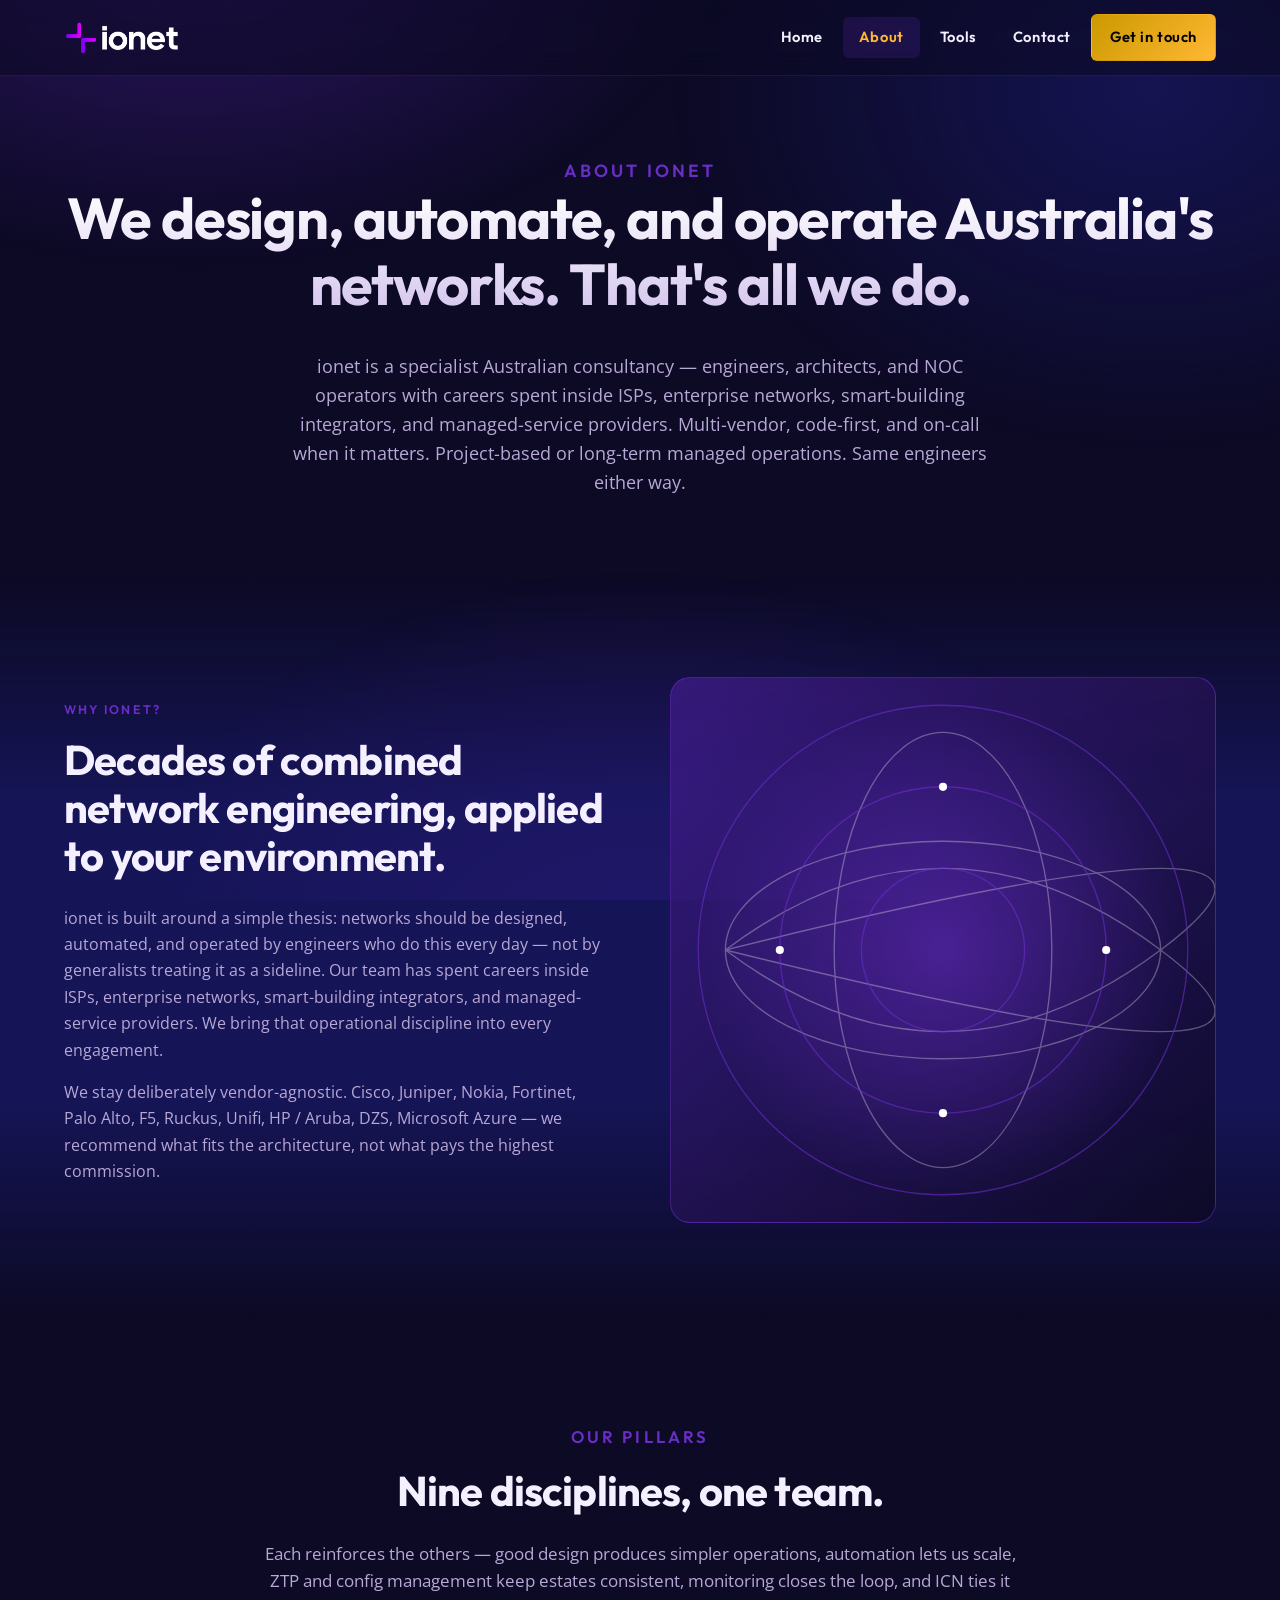
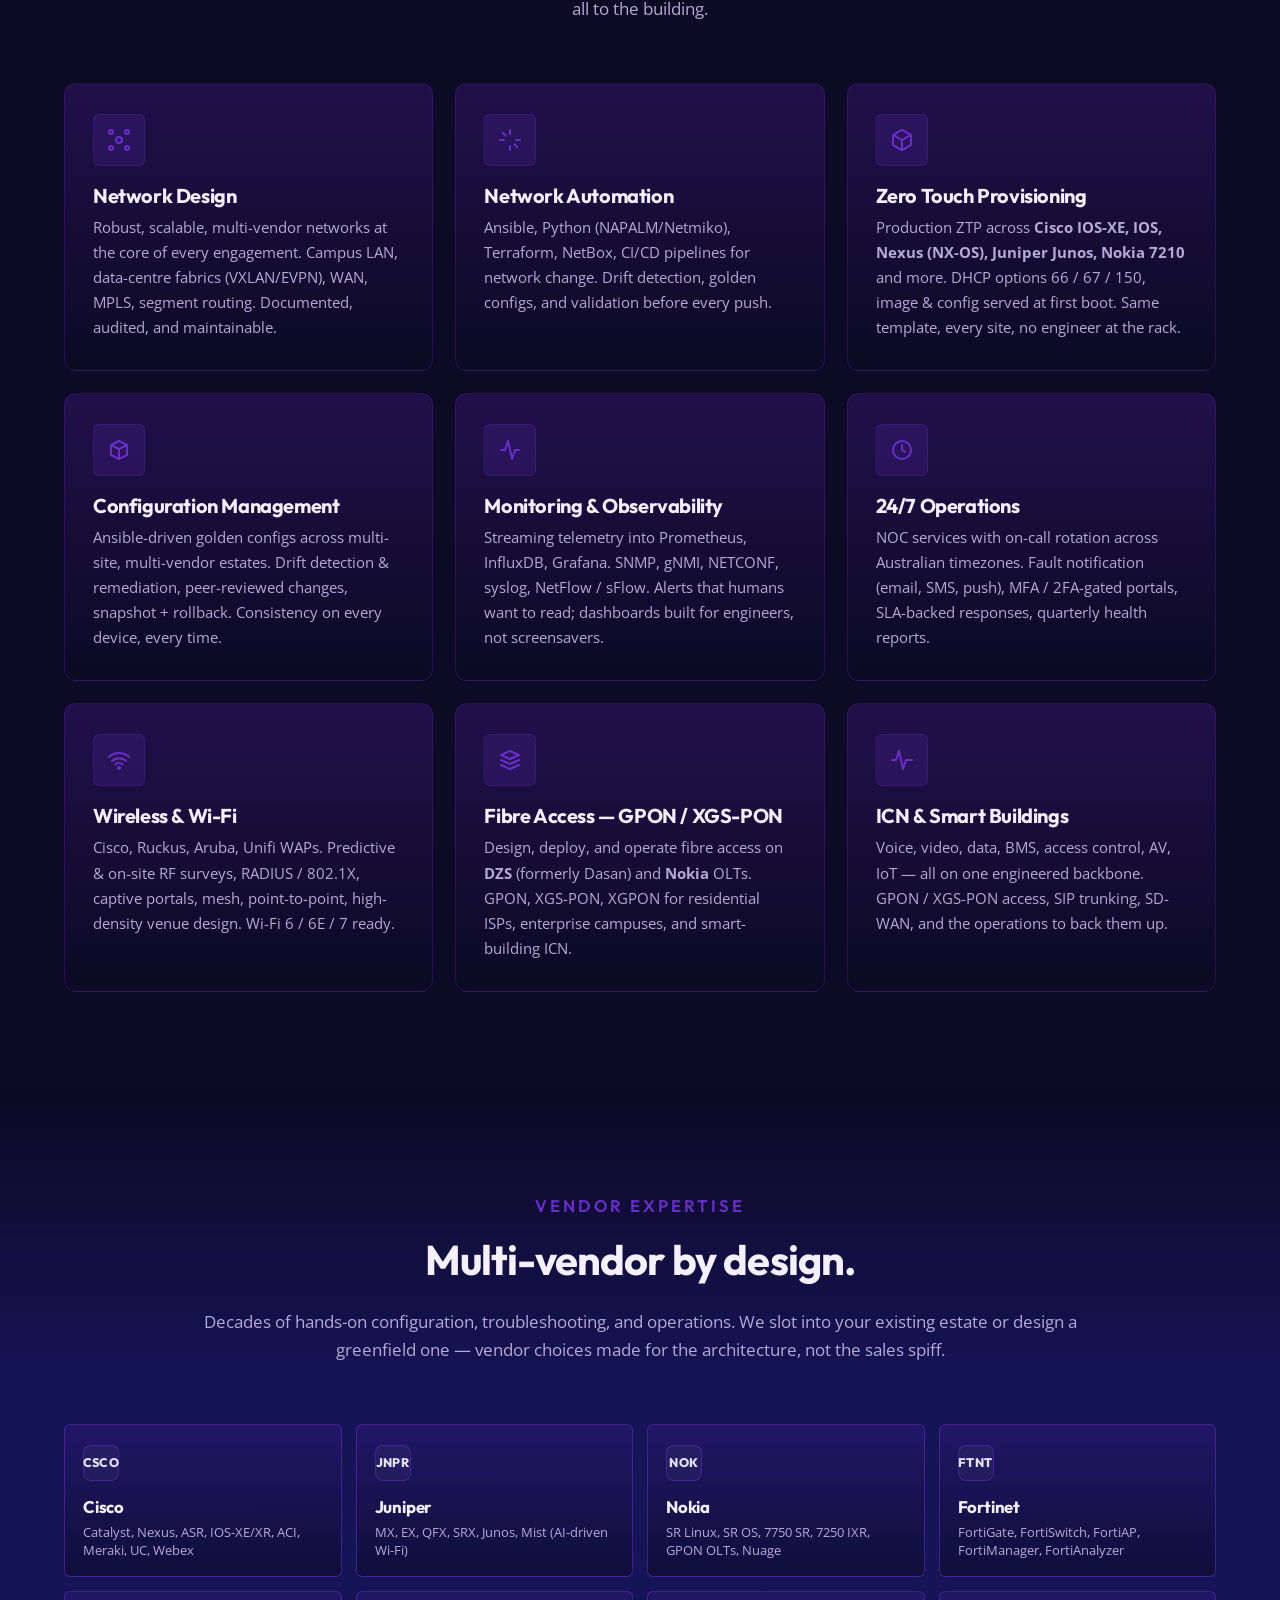
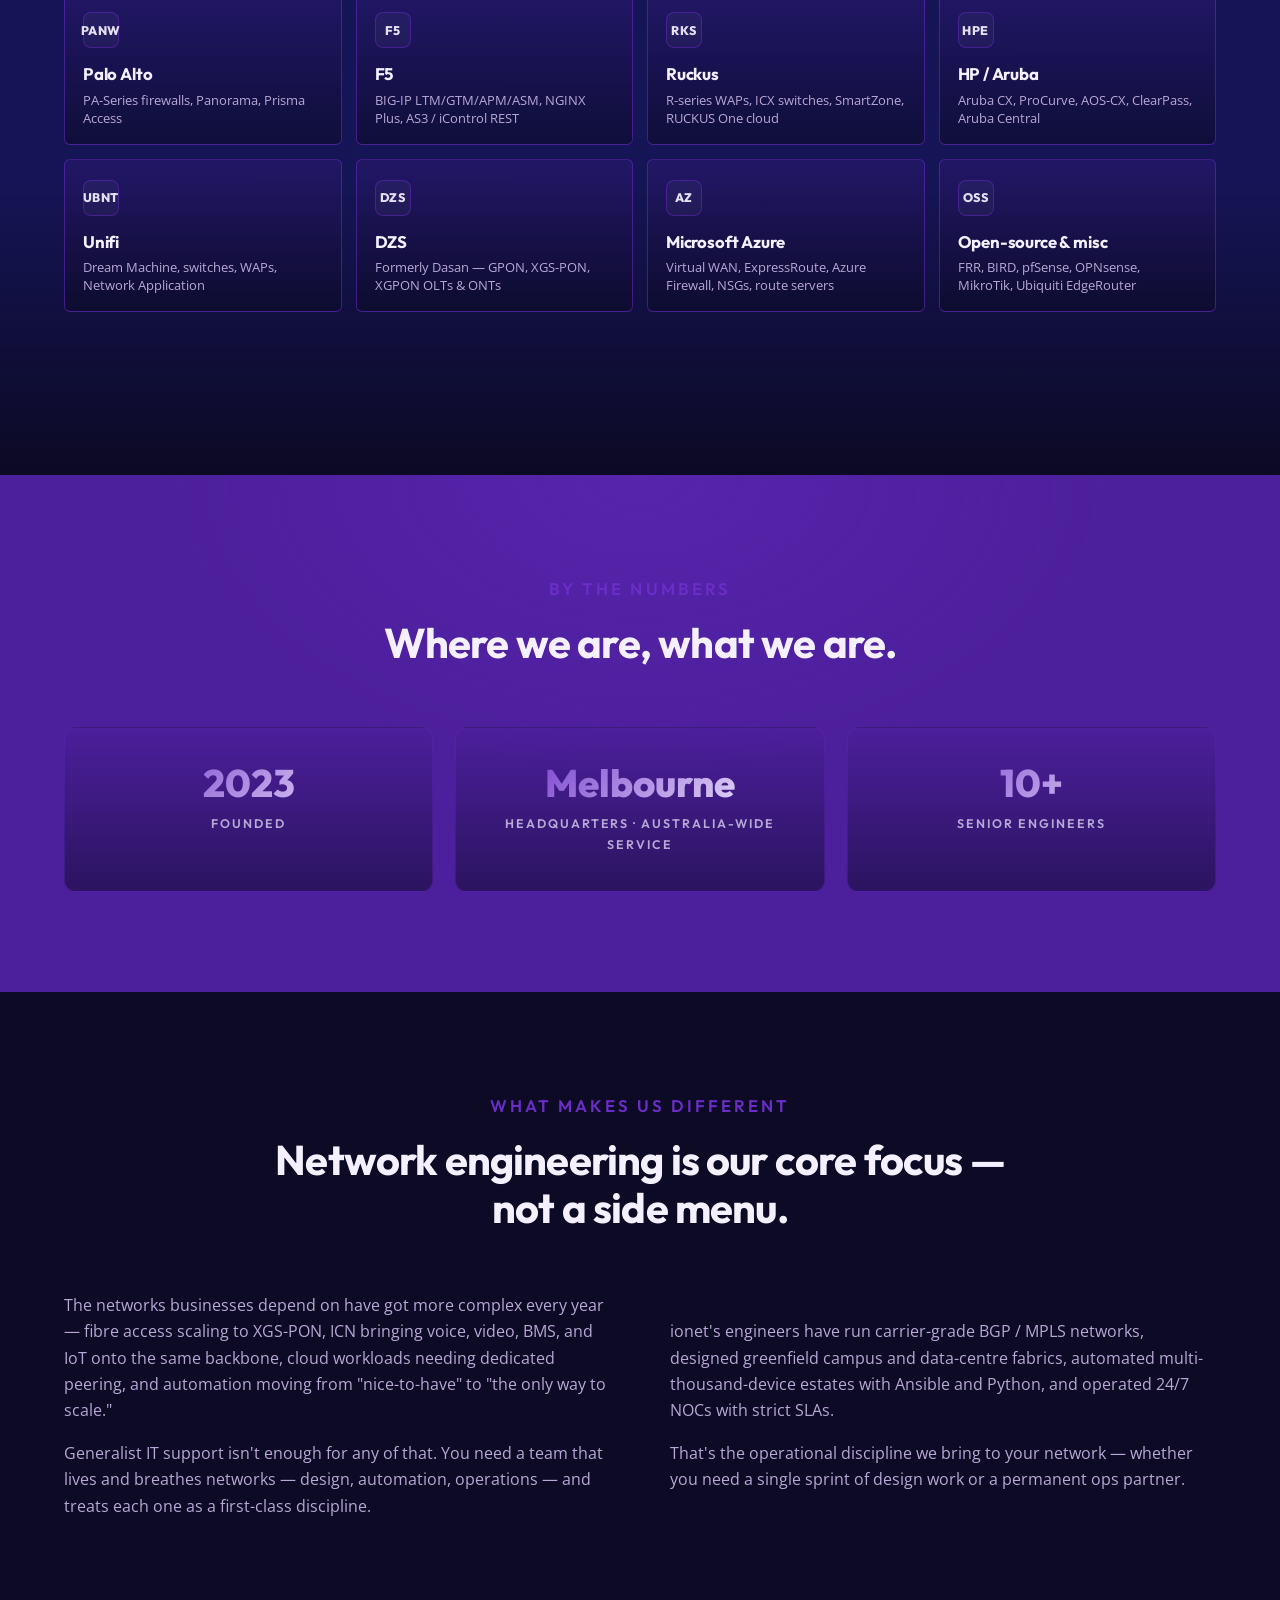
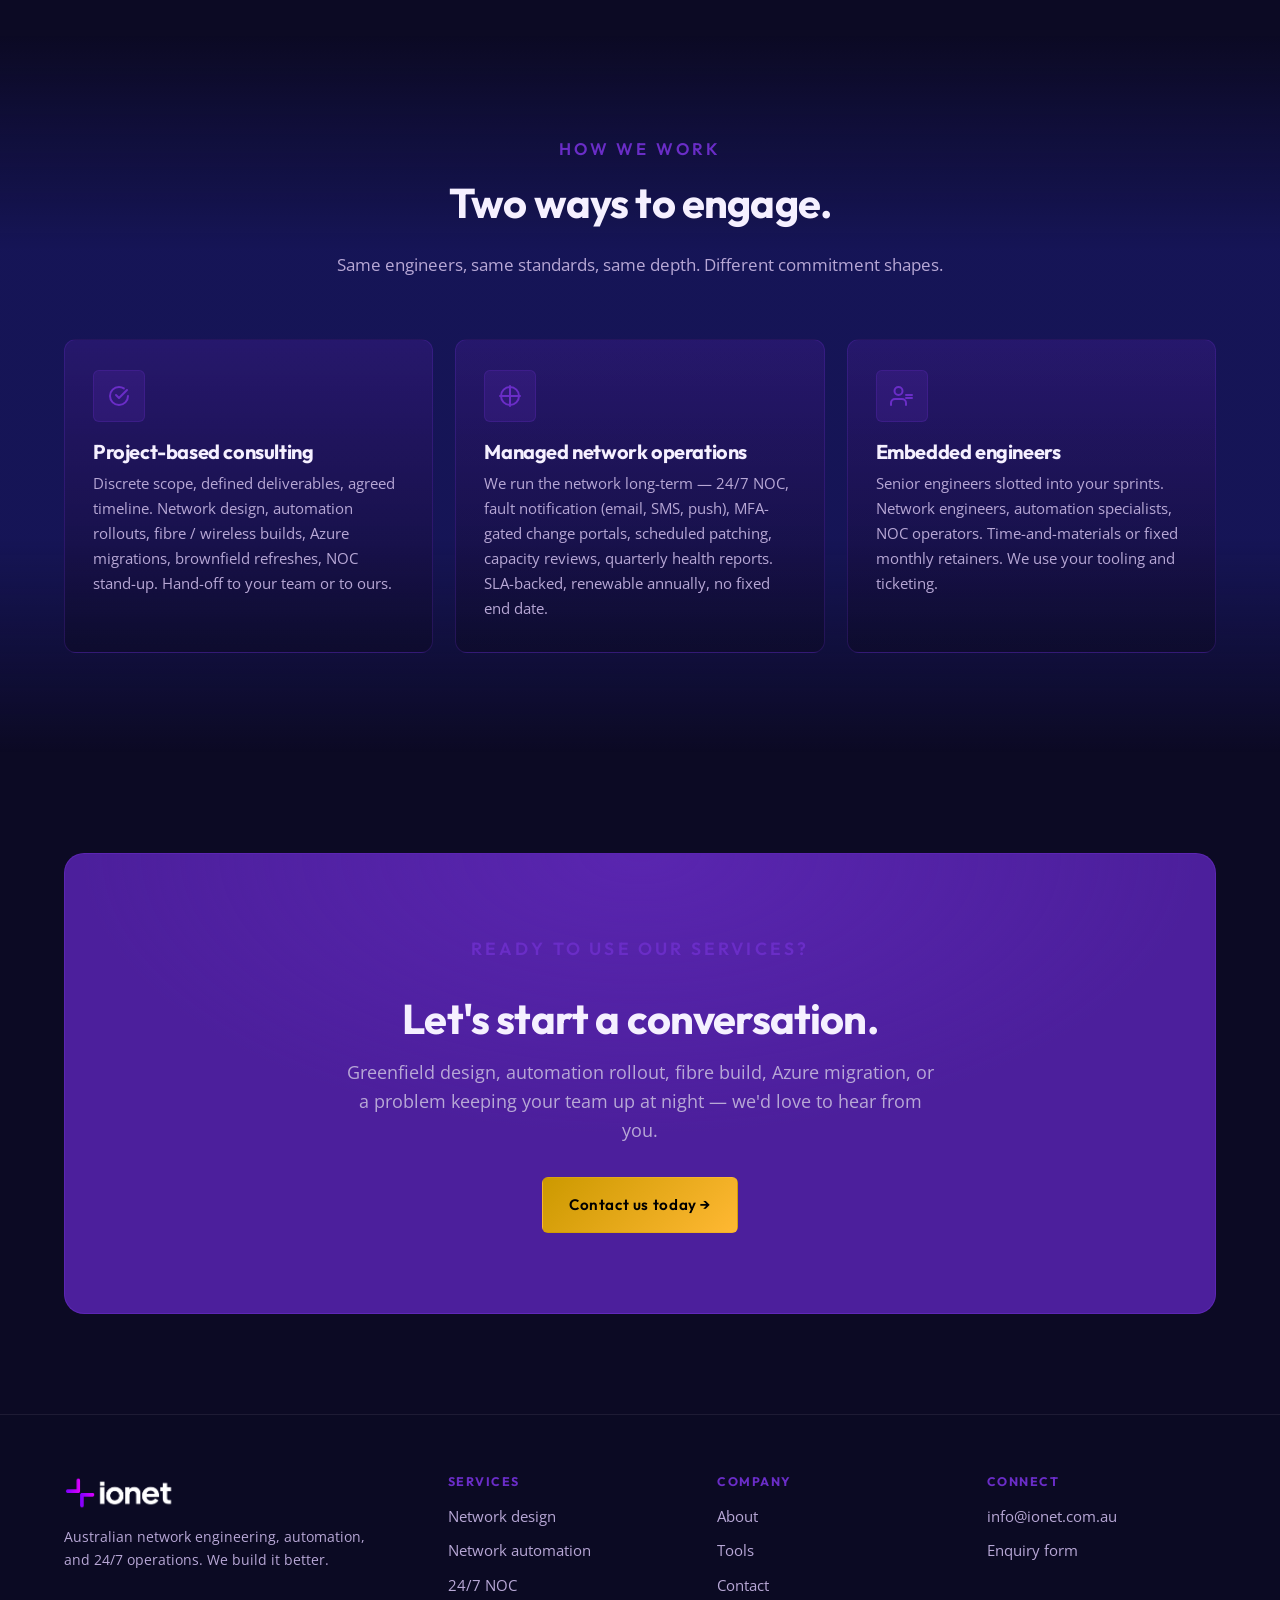
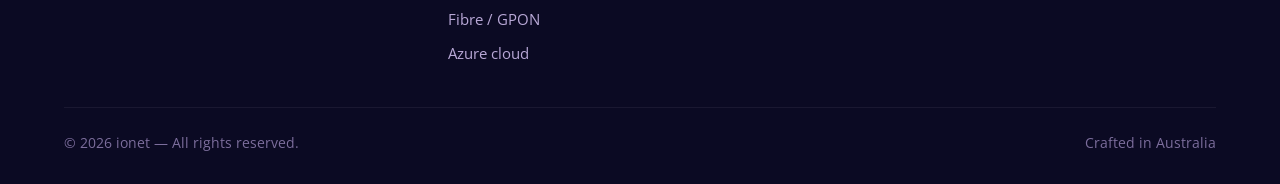
==== commit e28c4fd5: "Pivot polish: ZTP, vendor + automation logos, refreshed hero stats, "managed ops" rename - Add Zero " ====
--- a/about.html
+++ b/about.html
@@ -6,7 +6,7 @@
   <meta name="theme-color" content="#0c0a24">
 
   <title>About ionet — Network Engineering, Automation &amp; Operations Consultancy · Australia</title>
-  <meta name="description" content="ionet is an Australian network engineering consultancy — design, automation, 24/7 NOC, GPON, ICN, smart buildings, and Microsoft Azure. Multi-vendor across Cisco, Juniper, Nokia, Fortinet, Palo Alto, F5, Ruckus, Unifi, HP/Aruba, and DZS. Project-based or lifetime ops.">
+  <meta name="description" content="ionet is an Australian network engineering consultancy — design, automation, ZTP, 24/7 NOC, GPON, ICN, smart buildings, and Microsoft Azure. Multi-vendor across Cisco, Juniper, Nokia, Fortinet, Palo Alto, F5, Ruckus, Unifi, HP/Aruba, and DZS. Project-based or long-term managed operations.">
   <meta name="keywords" content="about ionet, network engineering consultancy Australia, network automation Ansible Python, 24/7 NOC services Australia, Cisco Juniper Nokia Fortinet Palo Alto F5 Ruckus, GPON XGS-PON DZS Nokia OLT, smart buildings ICN, Microsoft Azure consulting Melbourne, multi-vendor network design">
   <meta name="robots" content="index, follow, max-image-preview:large, max-snippet:-1, max-video-preview:-1">
   <link rel="canonical" href="https://ionet.com.au/about.html">
@@ -16,7 +16,7 @@
   <meta property="og:site_name" content="ionet">
   <meta property="og:url" content="https://ionet.com.au/about.html">
   <meta property="og:title" content="About ionet — Network Engineering, Automation &amp; Operations Consultancy · Australia">
-  <meta property="og:description" content="Australian network engineering consultancy. Multi-vendor network design, automation, 24/7 NOC, fibre access, ICN &amp; smart buildings, Azure cloud. Project-based or lifetime operations.">
+  <meta property="og:description" content="Australian network engineering consultancy. Multi-vendor design, automation, ZTP, 24/7 NOC, fibre access, ICN &amp; smart buildings, Azure cloud. Project-based or long-term managed operations.">
   <meta property="og:image" content="https://ionet.com.au/assets/og/og-image.png">
   <meta property="og:image:width" content="1200">
   <meta property="og:image:height" content="630">
@@ -49,7 +49,7 @@
     "url": "https://ionet.com.au/about.html",
     "inLanguage": "en-AU",
     "name": "About ionet",
-    "description": "Melbourne-headquartered Australian network engineering consultancy delivering design, automation, 24/7 NOC operations, fibre access (GPON / XGS-PON), integrated communication networks, smart buildings, and Microsoft Azure cloud across multi-vendor environments. Founded in 2023 with 50+ years of combined network engineering experience.",
+    "description": "Melbourne-headquartered Australian network engineering consultancy delivering design, automation, Zero Touch Provisioning, 24/7 NOC operations, fibre access (GPON / XGS-PON), integrated communication networks, smart buildings, and Microsoft Azure cloud across multi-vendor environments. Founded in 2023, with decades of combined network engineering experience.",
     "publisher": {
       "@type": "Organization",
       "name": "ionet",
@@ -95,11 +95,13 @@
     <section class="page-hero">
       <div class="container">
         <p class="eyebrow reveal">About ionet</p>
-        <h1 class="reveal">A network engineering consultancy. Multi-vendor. Hands-on.</h1>
+        <h1 class="reveal">We design, automate, and operate <span class="accent">Australia's networks</span>. That's all we do.</h1>
         <p class="reveal">
-          We're a specialist Australian consultancy — engineers, architects, and NOC operators
-          who design, automate, and run the networks businesses depend on. Project-based
-          engagements or lifetime operations commitments. Same engineers either way.
+          ionet is a specialist Australian consultancy — engineers, architects, and NOC
+          operators with careers spent inside ISPs, enterprise networks, smart-building
+          integrators, and managed-service providers. Multi-vendor, code-first, and on-call
+          when it matters. Project-based or long-term managed operations. Same engineers
+          either way.
         </p>
       </div>
     </section>
@@ -109,7 +111,7 @@
       <div class="container about-grid">
         <div class="reveal">
           <p class="eyebrow">Why ionet?</p>
-          <h2>50+ years of combined network engineering, applied to your environment.</h2>
+          <h2>Decades of combined network engineering, applied to your environment.</h2>
           <p>
             ionet is built around a simple thesis: networks should be designed, automated, and
             operated by engineers who do this every day — not by generalists treating it as a
@@ -161,8 +163,8 @@
       <div class="container">
         <div class="section-head reveal">
           <p class="eyebrow">Our pillars</p>
-          <h2>Four disciplines, woven together.</h2>
-          <p>Our core competencies reinforce each other — good design produces simpler operations, automation lets us scale, monitoring closes the loop, and ICN ties it all to the building.</p>
+          <h2>Nine disciplines, one team.</h2>
+          <p>Each reinforces the others — good design produces simpler operations, automation lets us scale, ZTP and config management keep estates consistent, monitoring closes the loop, and ICN ties it all to the building.</p>
         </div>
         <div class="services-grid">
           <article class="service reveal">
@@ -170,7 +172,7 @@
               <svg width="24" height="24" viewBox="0 0 24 24" fill="none" stroke="currentColor" stroke-width="2" stroke-linecap="round" stroke-linejoin="round"><circle cx="12" cy="12" r="3"/><circle cx="4" cy="4" r="2"/><circle cx="20" cy="4" r="2"/><circle cx="4" cy="20" r="2"/><circle cx="20" cy="20" r="2"/></svg>
             </div>
             <h3>Network Design</h3>
-            <p>Robust, scalable, multi-vendor networks at the core of every engagement. Campus LAN, data-centre fabrics (VXLAN/EVPN), WAN, MPLS, SR. Documented, audited, and maintainable.</p>
+            <p>Robust, scalable, multi-vendor networks at the core of every engagement. Campus LAN, data-centre fabrics (VXLAN/EVPN), WAN, MPLS, segment routing. Documented, audited, and maintainable.</p>
           </article>
           <article class="service reveal">
             <div class="icon">
@@ -181,10 +183,45 @@
           </article>
           <article class="service reveal">
             <div class="icon">
+              <svg width="24" height="24" viewBox="0 0 24 24" fill="none" stroke="currentColor" stroke-width="2" stroke-linecap="round" stroke-linejoin="round"><path d="M21 16V8a2 2 0 0 0-1-1.73l-7-4a2 2 0 0 0-2 0l-7 4A2 2 0 0 0 3 8v8a2 2 0 0 0 1 1.73l7 4a2 2 0 0 0 2 0l7-4A2 2 0 0 0 21 16z"/><path d="M3.27 6.96 12 12.01l8.73-5.05M12 22.08V12"/></svg>
+            </div>
+            <h3>Zero Touch Provisioning</h3>
+            <p>Production ZTP across <strong>Cisco IOS-XE, IOS, Nexus (NX-OS), Juniper Junos, Nokia 7210</strong> and more. DHCP options 66 / 67 / 150, image &amp; config served at first boot. Same template, every site, no engineer at the rack.</p>
+          </article>
+          <article class="service reveal">
+            <div class="icon">
+              <svg width="24" height="24" viewBox="0 0 24 24" fill="none" stroke="currentColor" stroke-width="2" stroke-linecap="round" stroke-linejoin="round"><path d="M4 17V7l8-4 8 4v10l-8 4z"/><path d="M4 7l8 4 8-4M12 11v10"/></svg>
+            </div>
+            <h3>Configuration Management</h3>
+            <p>Ansible-driven golden configs across multi-site, multi-vendor estates. Drift detection &amp; remediation, peer-reviewed changes, snapshot + rollback. Consistency on every device, every time.</p>
+          </article>
+          <article class="service reveal">
+            <div class="icon">
+              <svg width="24" height="24" viewBox="0 0 24 24" fill="none" stroke="currentColor" stroke-width="2" stroke-linecap="round" stroke-linejoin="round"><path d="M3 12h4l3-9 4 18 3-9h4"/></svg>
+            </div>
+            <h3>Monitoring &amp; Observability</h3>
+            <p>Streaming telemetry into Prometheus, InfluxDB, Grafana. SNMP, gNMI, NETCONF, syslog, NetFlow / sFlow. Alerts that humans want to read; dashboards built for engineers, not screensavers.</p>
+          </article>
+          <article class="service reveal">
+            <div class="icon">
               <svg width="24" height="24" viewBox="0 0 24 24" fill="none" stroke="currentColor" stroke-width="2" stroke-linecap="round" stroke-linejoin="round"><circle cx="12" cy="12" r="9"/><path d="M12 7v5l3 2"/></svg>
             </div>
             <h3>24/7 Operations</h3>
             <p>NOC services with on-call rotation across Australian timezones. Fault notification (email, SMS, push), MFA / 2FA-gated portals, SLA-backed responses, quarterly health reports.</p>
+          </article>
+          <article class="service reveal">
+            <div class="icon">
+              <svg width="24" height="24" viewBox="0 0 24 24" fill="none" stroke="currentColor" stroke-width="2" stroke-linecap="round" stroke-linejoin="round"><path d="M5 13a10 10 0 0 1 14 0M8.5 16.5a5 5 0 0 1 7 0M2 8.82a15 15 0 0 1 20 0"/><circle cx="12" cy="20" r="1" fill="currentColor"/></svg>
+            </div>
+            <h3>Wireless &amp; Wi-Fi</h3>
+            <p>Cisco, Ruckus, Aruba, Unifi WAPs. Predictive &amp; on-site RF surveys, RADIUS / 802.1X, captive portals, mesh, point-to-point, high-density venue design. Wi-Fi 6 / 6E / 7 ready.</p>
+          </article>
+          <article class="service reveal">
+            <div class="icon">
+              <svg width="24" height="24" viewBox="0 0 24 24" fill="none" stroke="currentColor" stroke-width="2" stroke-linecap="round" stroke-linejoin="round"><path d="M3 7l9-4 9 4-9 4z"/><path d="M3 12l9 4 9-4M3 17l9 4 9-4"/></svg>
+            </div>
+            <h3>Fibre Access — GPON / XGS-PON</h3>
+            <p>Design, deploy, and operate fibre access on <strong>DZS</strong> (formerly Dasan) and <strong>Nokia</strong> OLTs. GPON, XGS-PON, XGPON for residential ISPs, enterprise campuses, and smart-building ICN.</p>
           </article>
           <article class="service reveal">
             <div class="icon">
@@ -207,18 +244,18 @@
         </div>
 
         <div class="vendor-grid reveal">
-          <div class="vendor-pill"><strong>Cisco</strong><span>Catalyst, Nexus, ASR, IOS-XE/XR, ACI, Meraki, UC, Webex</span></div>
-          <div class="vendor-pill"><strong>Juniper</strong><span>MX, EX, QFX, SRX, Junos, Mist (AI-driven Wi-Fi)</span></div>
-          <div class="vendor-pill"><strong>Nokia</strong><span>SR Linux, SR OS, 7750 SR, 7250 IXR, GPON OLTs, Nuage</span></div>
-          <div class="vendor-pill"><strong>Fortinet</strong><span>FortiGate, FortiSwitch, FortiAP, FortiManager, FortiAnalyzer</span></div>
-          <div class="vendor-pill"><strong>Palo Alto</strong><span>PA-Series firewalls, Panorama, Prisma Access</span></div>
-          <div class="vendor-pill"><strong>F5</strong><span>BIG-IP LTM/GTM/APM/ASM, NGINX Plus, AS3 / iControl REST</span></div>
-          <div class="vendor-pill"><strong>Ruckus</strong><span>R-series WAPs, ICX switches, SmartZone, RUCKUS One cloud</span></div>
-          <div class="vendor-pill"><strong>HP / Aruba</strong><span>Aruba CX, ProCurve, AOS-CX, ClearPass, Aruba Central</span></div>
-          <div class="vendor-pill"><strong>Unifi</strong><span>Dream Machine, switches, WAPs, Network Application</span></div>
-          <div class="vendor-pill"><strong>DZS</strong><span>Formerly Dasan — GPON, XGS-PON, XGPON OLTs &amp; ONTs</span></div>
-          <div class="vendor-pill"><strong>Microsoft Azure</strong><span>Virtual WAN, ExpressRoute, Azure Firewall, NSGs, route servers</span></div>
-          <div class="vendor-pill"><strong>Open-source &amp; misc</strong><span>FRR, BIRD, pfSense, OPNsense, MikroTik, Ubiquiti EdgeRouter</span></div>
+          <div class="vendor-pill"><div class="vendor-logo"><img src="https://cdn.simpleicons.org/cisco/ffffff" alt="Cisco" loading="lazy" onerror="this.replaceWith(Object.assign(document.createElement('span'),{className:'vendor-logo-fallback',textContent:'CSCO'}))"></div><strong>Cisco</strong><span>Catalyst, Nexus, ASR, IOS-XE/XR, ACI, Meraki, UC, Webex</span></div>
+          <div class="vendor-pill"><div class="vendor-logo"><img src="https://cdn.simpleicons.org/junipernetworks/ffffff" alt="Juniper" loading="lazy" onerror="this.replaceWith(Object.assign(document.createElement('span'),{className:'vendor-logo-fallback',textContent:'JNPR'}))"></div><strong>Juniper</strong><span>MX, EX, QFX, SRX, Junos, Mist (AI-driven Wi-Fi)</span></div>
+          <div class="vendor-pill"><div class="vendor-logo"><img src="https://cdn.simpleicons.org/nokia/ffffff" alt="Nokia" loading="lazy" onerror="this.replaceWith(Object.assign(document.createElement('span'),{className:'vendor-logo-fallback',textContent:'NOK'}))"></div><strong>Nokia</strong><span>SR Linux, SR OS, 7750 SR, 7250 IXR, GPON OLTs, Nuage</span></div>
+          <div class="vendor-pill"><div class="vendor-logo"><img src="https://cdn.simpleicons.org/fortinet/ffffff" alt="Fortinet" loading="lazy" onerror="this.replaceWith(Object.assign(document.createElement('span'),{className:'vendor-logo-fallback',textContent:'FTNT'}))"></div><strong>Fortinet</strong><span>FortiGate, FortiSwitch, FortiAP, FortiManager, FortiAnalyzer</span></div>
+          <div class="vendor-pill"><div class="vendor-logo"><img src="https://cdn.simpleicons.org/paloaltonetworks/ffffff" alt="Palo Alto Networks" loading="lazy" onerror="this.replaceWith(Object.assign(document.createElement('span'),{className:'vendor-logo-fallback',textContent:'PANW'}))"></div><strong>Palo Alto</strong><span>PA-Series firewalls, Panorama, Prisma Access</span></div>
+          <div class="vendor-pill"><div class="vendor-logo"><img src="https://cdn.simpleicons.org/f5/ffffff" alt="F5" loading="lazy" onerror="this.replaceWith(Object.assign(document.createElement('span'),{className:'vendor-logo-fallback',textContent:'F5'}))"></div><strong>F5</strong><span>BIG-IP LTM/GTM/APM/ASM, NGINX Plus, AS3 / iControl REST</span></div>
+          <div class="vendor-pill"><div class="vendor-logo"><span class="vendor-logo-fallback">RKS</span></div><strong>Ruckus</strong><span>R-series WAPs, ICX switches, SmartZone, RUCKUS One cloud</span></div>
+          <div class="vendor-pill"><div class="vendor-logo"><img src="https://cdn.simpleicons.org/hewlettpackardenterprise/ffffff" alt="HPE / Aruba" loading="lazy" onerror="this.replaceWith(Object.assign(document.createElement('span'),{className:'vendor-logo-fallback',textContent:'HPE'}))"></div><strong>HP / Aruba</strong><span>Aruba CX, ProCurve, AOS-CX, ClearPass, Aruba Central</span></div>
+          <div class="vendor-pill"><div class="vendor-logo"><img src="https://cdn.simpleicons.org/ubiquiti/ffffff" alt="Ubiquiti / Unifi" loading="lazy" onerror="this.replaceWith(Object.assign(document.createElement('span'),{className:'vendor-logo-fallback',textContent:'UBNT'}))"></div><strong>Unifi</strong><span>Dream Machine, switches, WAPs, Network Application</span></div>
+          <div class="vendor-pill"><div class="vendor-logo"><span class="vendor-logo-fallback">DZS</span></div><strong>DZS</strong><span>Formerly Dasan — GPON, XGS-PON, XGPON OLTs &amp; ONTs</span></div>
+          <div class="vendor-pill"><div class="vendor-logo"><img src="https://cdn.simpleicons.org/microsoftazure/ffffff" alt="Microsoft Azure" loading="lazy" onerror="this.replaceWith(Object.assign(document.createElement('span'),{className:'vendor-logo-fallback',textContent:'AZ'}))"></div><strong>Microsoft Azure</strong><span>Virtual WAN, ExpressRoute, Azure Firewall, NSGs, route servers</span></div>
+          <div class="vendor-pill"><div class="vendor-logo"><img src="https://cdn.simpleicons.org/linux/ffffff" alt="Open-source" loading="lazy" onerror="this.replaceWith(Object.assign(document.createElement('span'),{className:'vendor-logo-fallback',textContent:'OSS'}))"></div><strong>Open-source &amp; misc</strong><span>FRR, BIRD, pfSense, OPNsense, MikroTik, Ubiquiti EdgeRouter</span></div>
         </div>
         <p class="reveal" style="margin-top:24px;font-size:0.92rem;color:var(--text-muted);">…plus a long tail (Arista, Extreme, ZTE, Adtran, Calix, Allied Telesis). If you've got it deployed, we've probably worked on it.</p>
       </div>
@@ -304,8 +341,8 @@
             <div class="icon" aria-hidden="true">
               <svg width="24" height="24" viewBox="0 0 24 24" fill="none" stroke="currentColor" stroke-width="2" stroke-linecap="round" stroke-linejoin="round"><path d="M12 2v20M2 12h20"/><circle cx="12" cy="12" r="9"/></svg>
             </div>
-            <h3>Lifetime network operations</h3>
-            <p>We run the network, indefinitely. 24/7 NOC, fault notification (email, SMS, push), MFA-gated change portals, scheduled patching, capacity reviews, quarterly health reports. SLA-backed and renewable annually.</p>
+            <h3>Managed network operations</h3>
+            <p>We run the network long-term — 24/7 NOC, fault notification (email, SMS, push), MFA-gated change portals, scheduled patching, capacity reviews, quarterly health reports. SLA-backed, renewable annually, no fixed end date.</p>
           </article>
           <article class="service reveal">
             <div class="icon" aria-hidden="true">
--- a/css/style.css
+++ b/css/style.css
@@ -1412,16 +1412,50 @@
   margin-top: 20px;
 }
 .vendor-pill {
-  padding: 16px 18px;
+  padding: 18px 18px 16px;
   border: 1px solid var(--border-strong);
   border-radius: var(--radius-sm);
   background: linear-gradient(180deg, rgba(76, 31, 156, 0.22), rgba(12, 10, 36, 0.55));
   transition: transform .2s ease, border-color .25s ease, box-shadow .3s ease;
+  display: flex;
+  flex-direction: column;
 }
 .vendor-pill:hover {
   transform: translateY(-2px);
   border-color: var(--logo-pink);
   box-shadow: var(--shadow), var(--shadow-glow-pink);
+}
+.vendor-logo {
+  display: flex;
+  align-items: center;
+  justify-content: flex-start;
+  width: 40px;
+  height: 40px;
+  margin-bottom: 10px;
+  opacity: 0.92;
+}
+.vendor-logo img {
+  display: block;
+  max-width: 100%;
+  max-height: 100%;
+  width: auto;
+  height: auto;
+  filter: brightness(0) invert(1);
+}
+.vendor-logo .vendor-logo-fallback {
+  display: flex;
+  align-items: center;
+  justify-content: center;
+  width: 36px;
+  height: 36px;
+  border: 1px solid var(--border-strong);
+  border-radius: 8px;
+  font-family: var(--font-heading);
+  font-weight: 800;
+  font-size: 0.78rem;
+  letter-spacing: 0.04em;
+  color: var(--text);
+  background: rgba(255, 255, 255, 0.04);
 }
 .vendor-pill strong {
   display: block;
@@ -1442,6 +1476,72 @@
 @media (max-width: 980px) { .vendor-grid { grid-template-columns: repeat(3, 1fr); } }
 @media (max-width: 720px) { .vendor-grid { grid-template-columns: repeat(2, 1fr); } }
 @media (max-width: 480px) { .vendor-grid { grid-template-columns: 1fr; } }
+
+/* ================================================================
+   Tool stack grid (automation tools section, monochrome logos)
+   ================================================================ */
+.tool-stack {
+  margin-top: 36px;
+}
+.tool-stack-head {
+  font-family: var(--font-heading);
+  text-transform: uppercase;
+  font-size: 0.75rem;
+  letter-spacing: 0.18em;
+  color: var(--text-muted);
+  margin-bottom: 14px;
+}
+.tool-stack-grid {
+  display: grid;
+  grid-template-columns: repeat(6, 1fr);
+  gap: 10px;
+}
+.tool-chip {
+  display: flex;
+  flex-direction: column;
+  align-items: center;
+  justify-content: center;
+  gap: 8px;
+  padding: 14px 8px 12px;
+  border: 1px solid var(--border-strong);
+  border-radius: var(--radius-sm);
+  background: rgba(12, 10, 36, 0.45);
+  font-size: 0.82rem;
+  font-weight: 500;
+  color: var(--text);
+  text-align: center;
+  transition: transform .2s ease, border-color .25s ease, box-shadow .3s ease;
+  min-height: 78px;
+}
+.tool-chip:hover {
+  transform: translateY(-2px);
+  border-color: var(--logo-pink);
+  box-shadow: var(--shadow-glow-pink);
+}
+.tool-chip img {
+  width: 28px;
+  height: 28px;
+  object-fit: contain;
+  filter: brightness(0) invert(1);
+  opacity: 0.92;
+}
+.tool-chip .tool-chip-fallback {
+  display: flex;
+  align-items: center;
+  justify-content: center;
+  width: 28px;
+  height: 28px;
+  font-family: var(--font-mono, monospace);
+  font-weight: 700;
+  font-size: 0.7rem;
+  color: var(--text);
+  border: 1px dashed var(--border-strong);
+  border-radius: 6px;
+}
+
+@media (max-width: 980px) { .tool-stack-grid { grid-template-columns: repeat(4, 1fr); } }
+@media (max-width: 640px)  { .tool-stack-grid { grid-template-columns: repeat(3, 1fr); } }
+@media (max-width: 420px)  { .tool-stack-grid { grid-template-columns: repeat(2, 1fr); } }
 
 @media (max-width: 720px) {
   .cc-stats { grid-template-columns: repeat(2, 1fr); }
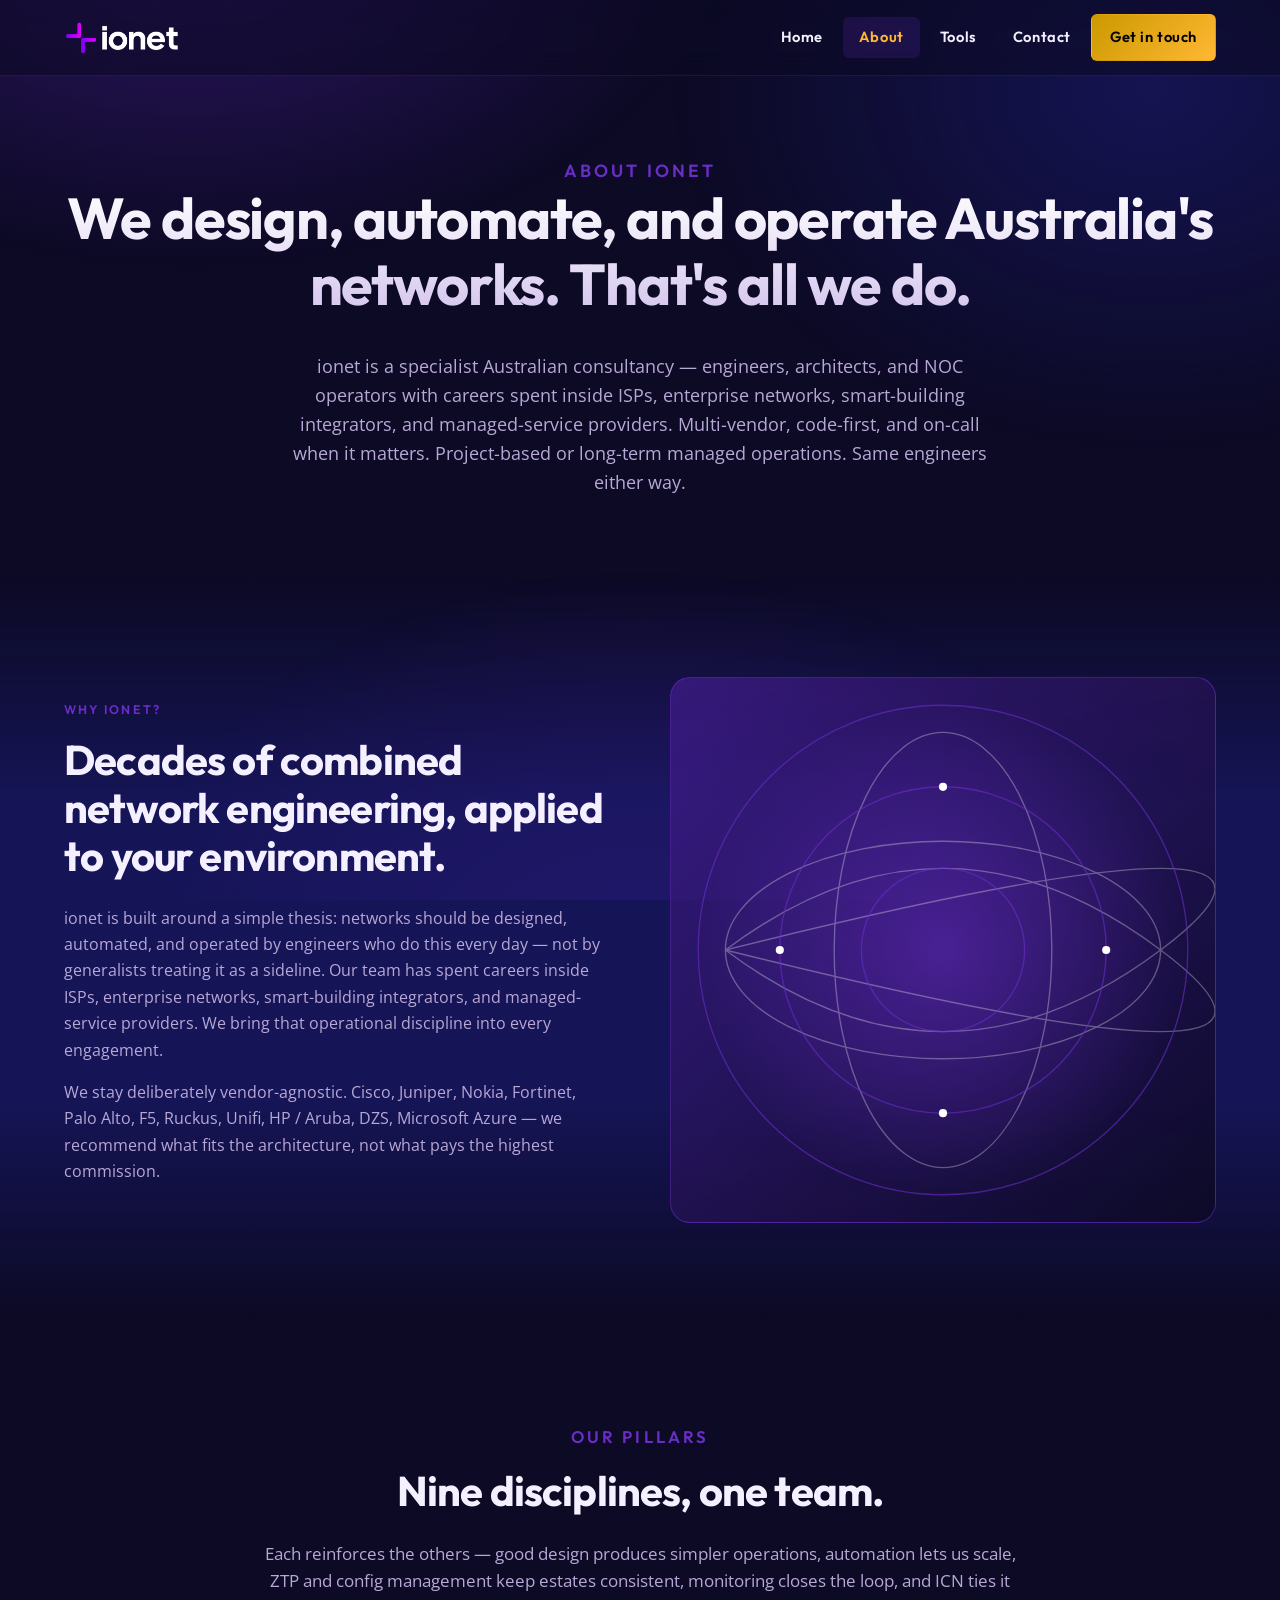
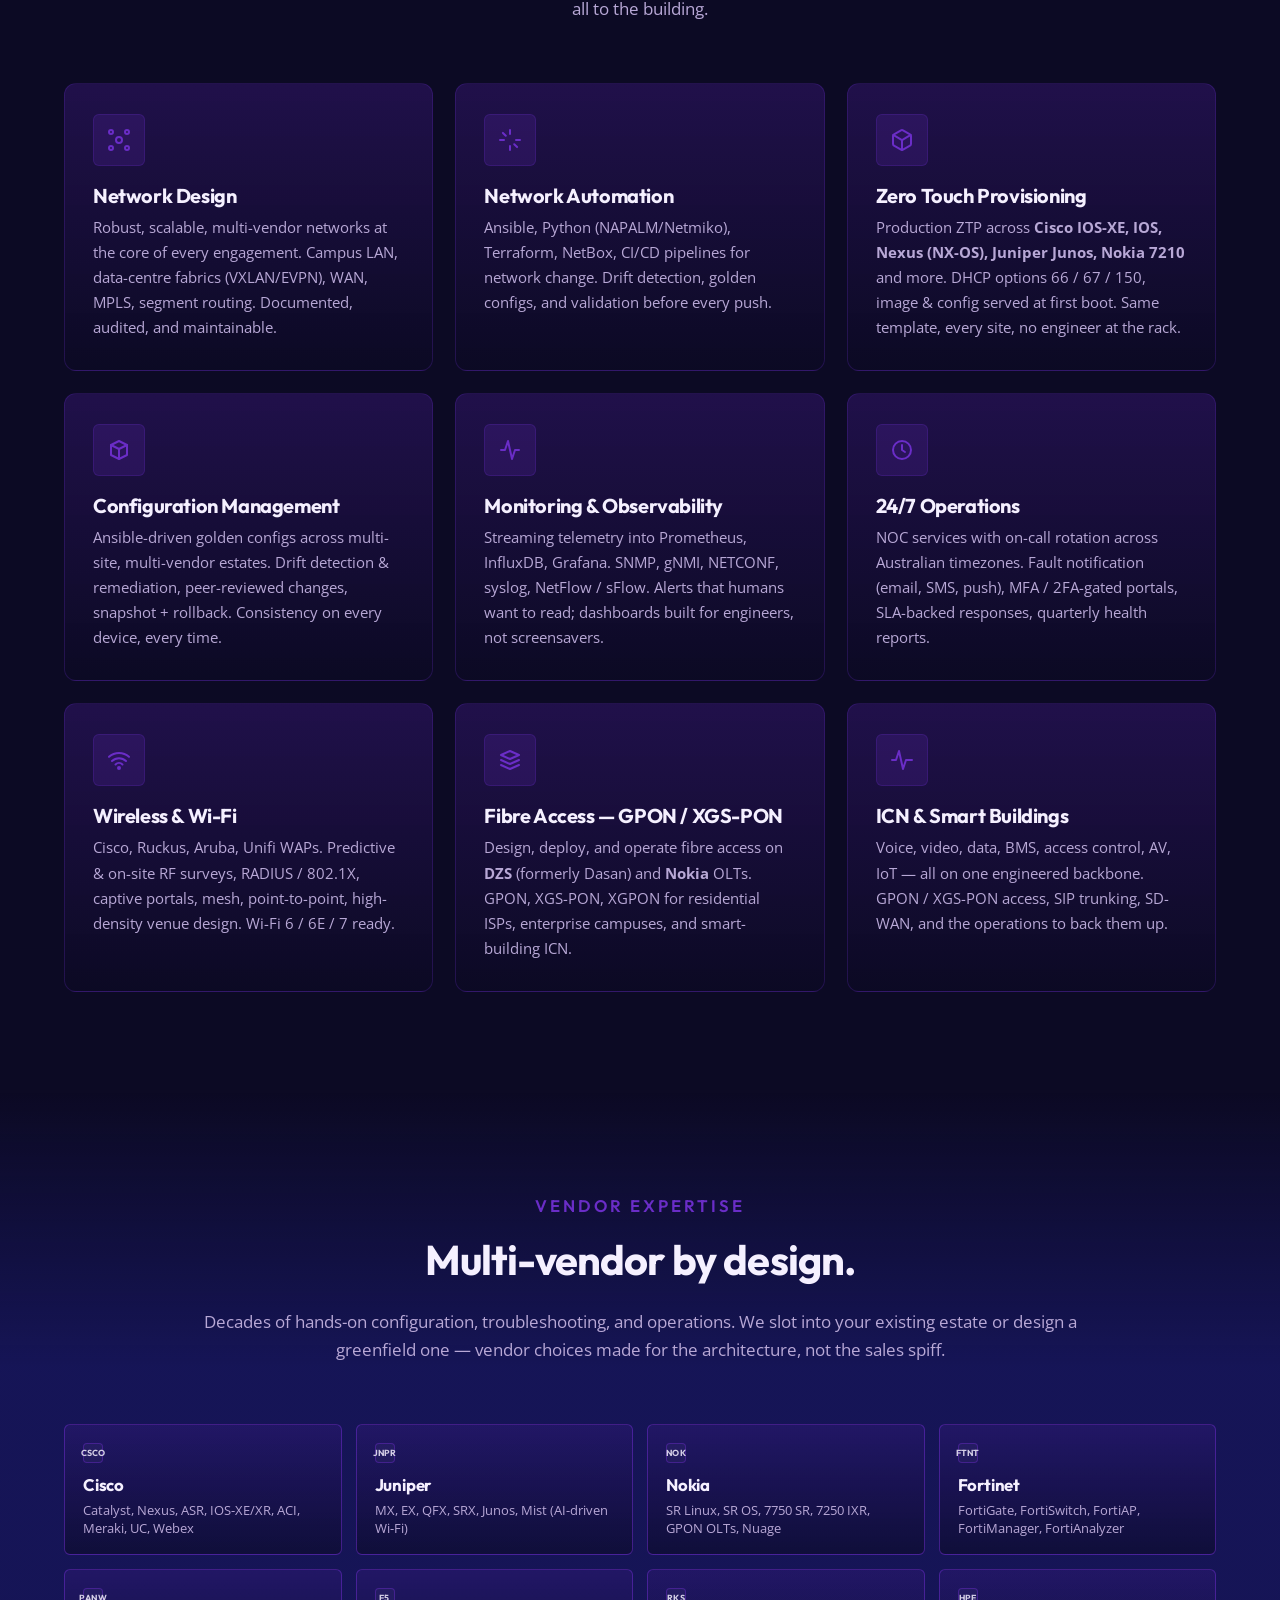
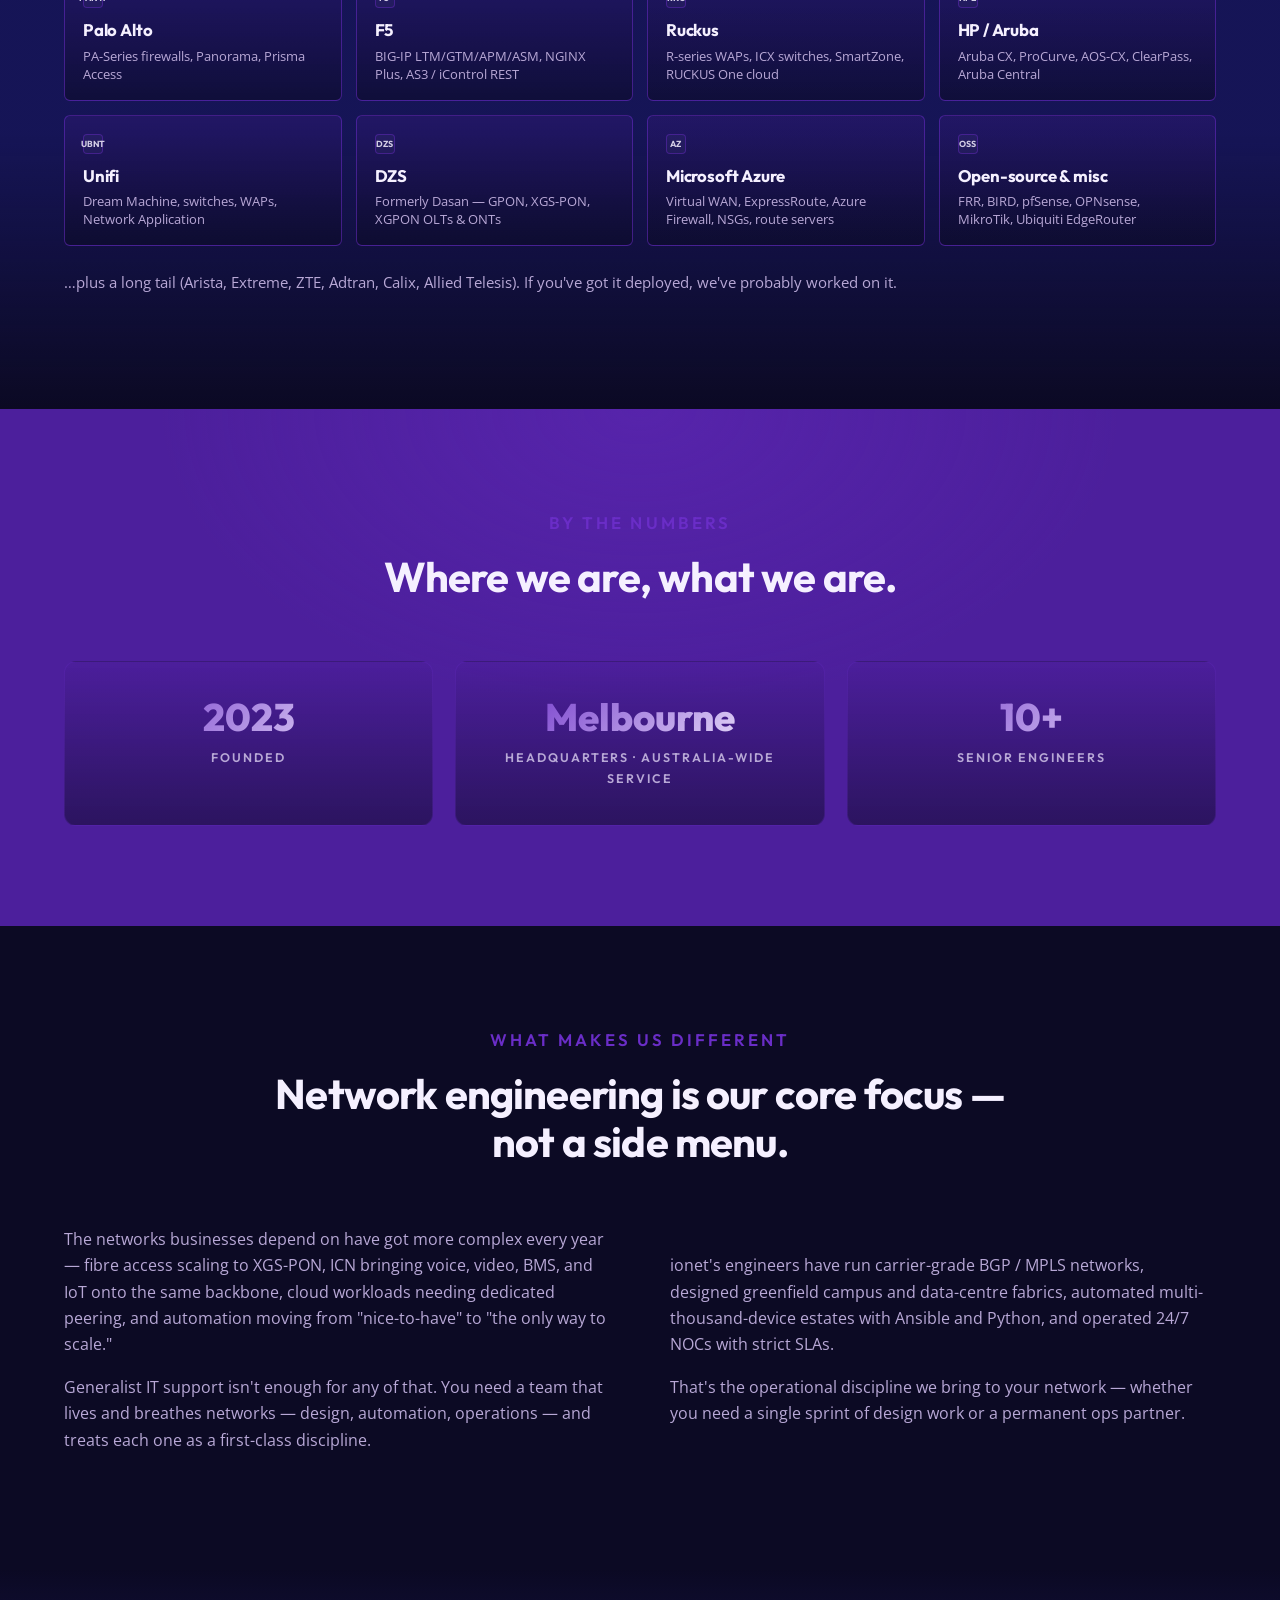
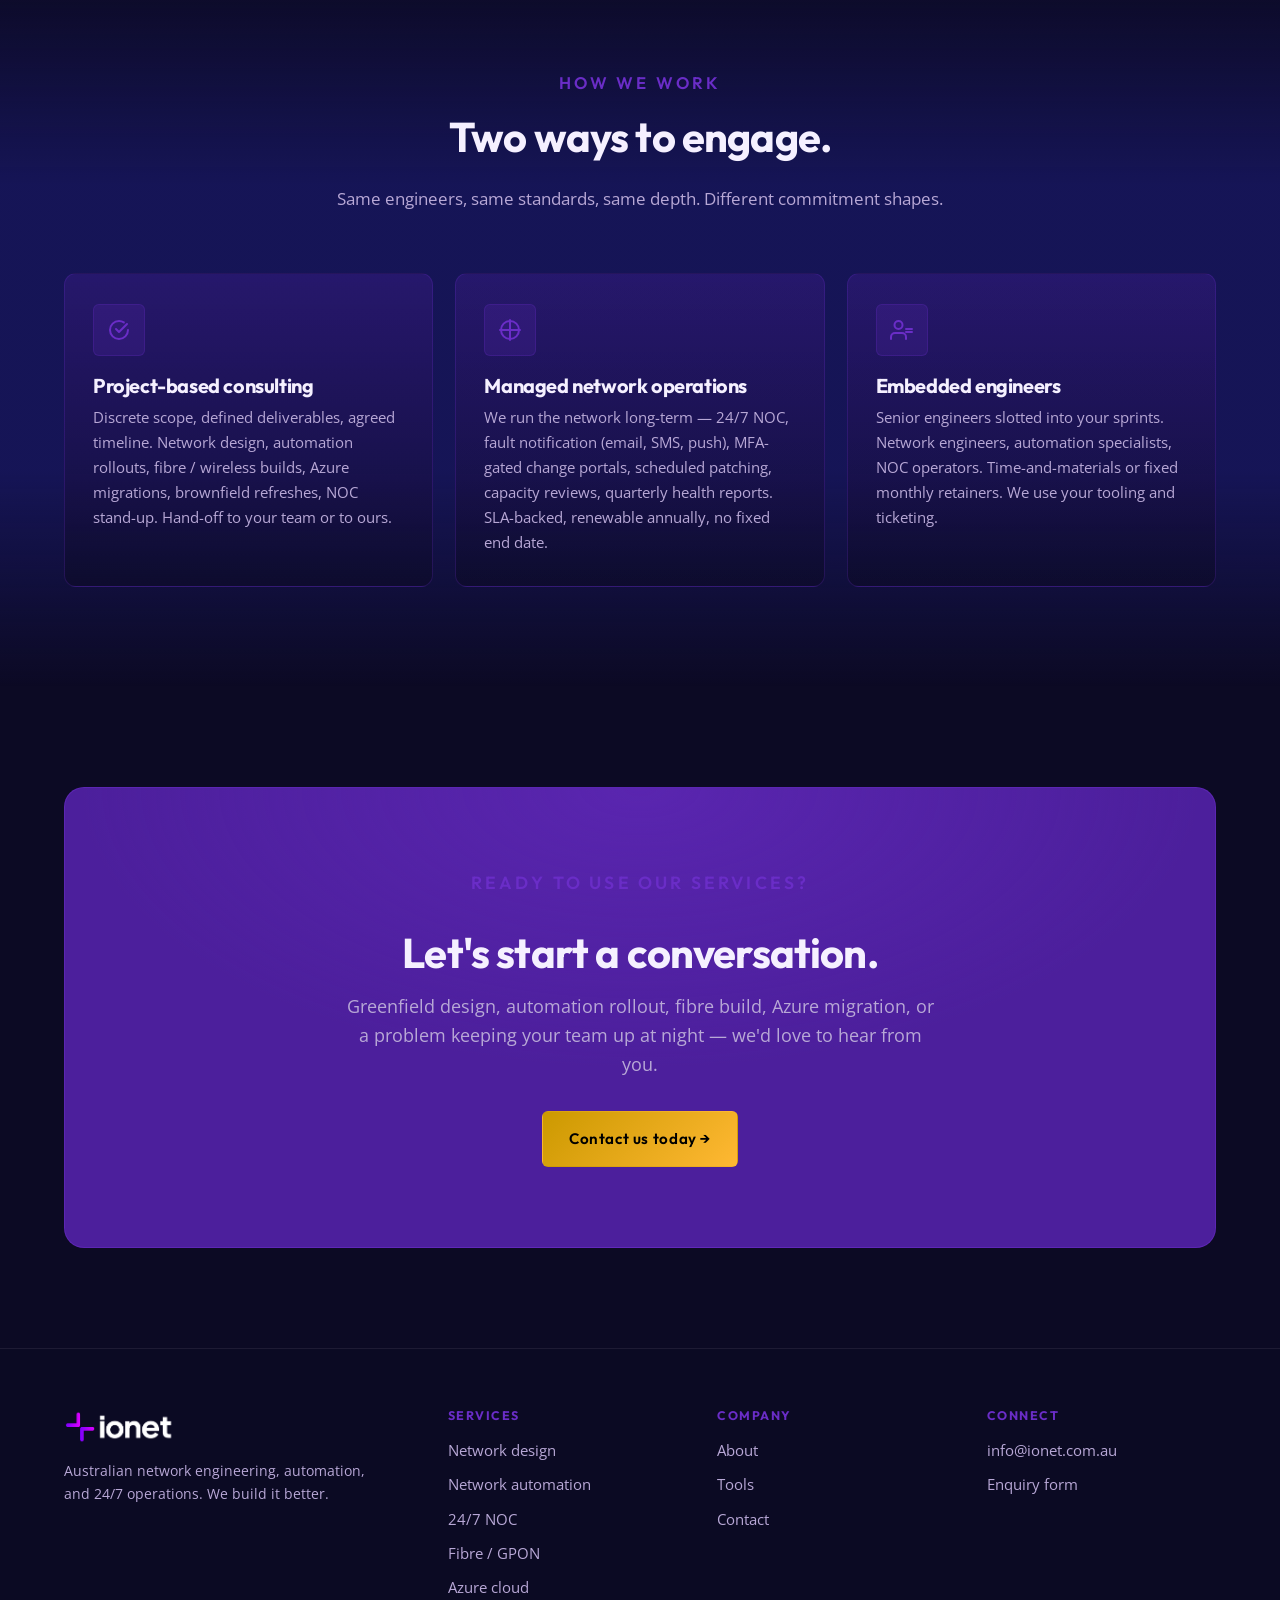
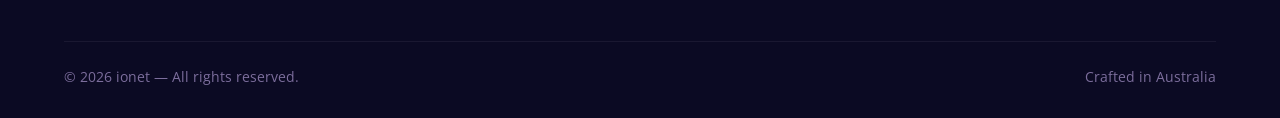
==== commit dc60c8aa: "Shrink vendor logos to ~1/4 size, compact tool-chips into pill row - vendor-logo: 40x40 → 20x20 (1/4" ====
--- a/about.html
+++ b/about.html
@@ -40,7 +40,7 @@
   <link rel="preconnect" href="https://fonts.gstatic.com" crossorigin>
   <link rel="stylesheet" href="https://fonts.googleapis.com/css2?family=Outfit:wght@400;500;600;700;800;900&family=Open+Sans:wght@400;500;600&display=swap">
 
-  <link rel="stylesheet" href="css/style.css">
+  <link rel="stylesheet" href="css/style.css?v=cf1ac1ff">
 
   <script type="application/ld+json">
   {
@@ -409,6 +409,6 @@
     </div>
   </footer>
 
-  <script src="js/main.js"></script>
+  <script src="js/main.js?v=cf1ac1ff"></script>
 </body>
 </html>
--- a/css/style.css
+++ b/css/style.css
@@ -1429,10 +1429,10 @@
   display: flex;
   align-items: center;
   justify-content: flex-start;
-  width: 40px;
-  height: 40px;
-  margin-bottom: 10px;
-  opacity: 0.92;
+  width: 20px;
+  height: 20px;
+  margin-bottom: 8px;
+  opacity: 0.85;
 }
 .vendor-logo img {
   display: block;
@@ -1446,14 +1446,14 @@
   display: flex;
   align-items: center;
   justify-content: center;
-  width: 36px;
-  height: 36px;
-  border: 1px solid var(--border-strong);
-  border-radius: 8px;
-  font-family: var(--font-heading);
-  font-weight: 800;
-  font-size: 0.78rem;
-  letter-spacing: 0.04em;
+  width: 20px;
+  height: 20px;
+  border: 1px solid var(--border-strong);
+  border-radius: 4px;
+  font-family: var(--font-heading);
+  font-weight: 700;
+  font-size: 0.55rem;
+  letter-spacing: 0.02em;
   color: var(--text);
   background: rgba(255, 255, 255, 0.04);
 }
@@ -1481,67 +1481,60 @@
    Tool stack grid (automation tools section, monochrome logos)
    ================================================================ */
 .tool-stack {
-  margin-top: 36px;
+  margin-top: 28px;
 }
 .tool-stack-head {
   font-family: var(--font-heading);
   text-transform: uppercase;
-  font-size: 0.75rem;
+  font-size: 0.72rem;
   letter-spacing: 0.18em;
   color: var(--text-muted);
-  margin-bottom: 14px;
+  margin-bottom: 10px;
 }
 .tool-stack-grid {
-  display: grid;
-  grid-template-columns: repeat(6, 1fr);
-  gap: 10px;
+  display: flex;
+  flex-wrap: wrap;
+  gap: 6px;
 }
 .tool-chip {
-  display: flex;
-  flex-direction: column;
-  align-items: center;
-  justify-content: center;
-  gap: 8px;
-  padding: 14px 8px 12px;
-  border: 1px solid var(--border-strong);
-  border-radius: var(--radius-sm);
+  display: inline-flex;
+  align-items: center;
+  gap: 6px;
+  padding: 5px 10px;
+  border: 1px solid var(--border-strong);
+  border-radius: 999px;
   background: rgba(12, 10, 36, 0.45);
-  font-size: 0.82rem;
+  font-size: 0.78rem;
   font-weight: 500;
   color: var(--text);
-  text-align: center;
-  transition: transform .2s ease, border-color .25s ease, box-shadow .3s ease;
-  min-height: 78px;
+  white-space: nowrap;
+  transition: border-color .2s ease, box-shadow .2s ease, transform .2s ease;
 }
 .tool-chip:hover {
-  transform: translateY(-2px);
+  transform: translateY(-1px);
   border-color: var(--logo-pink);
   box-shadow: var(--shadow-glow-pink);
 }
 .tool-chip img {
-  width: 28px;
-  height: 28px;
+  width: 14px;
+  height: 14px;
   object-fit: contain;
   filter: brightness(0) invert(1);
-  opacity: 0.92;
+  opacity: 0.9;
 }
 .tool-chip .tool-chip-fallback {
-  display: flex;
+  display: inline-flex;
   align-items: center;
   justify-content: center;
-  width: 28px;
-  height: 28px;
+  width: 16px;
+  height: 16px;
   font-family: var(--font-mono, monospace);
   font-weight: 700;
-  font-size: 0.7rem;
-  color: var(--text);
+  font-size: 0.55rem;
+  color: var(--text-muted);
   border: 1px dashed var(--border-strong);
-  border-radius: 6px;
-}
-
-@media (max-width: 980px) { .tool-stack-grid { grid-template-columns: repeat(4, 1fr); } }
-@media (max-width: 640px)  { .tool-stack-grid { grid-template-columns: repeat(3, 1fr); } }
-@media (max-width: 420px)  { .tool-stack-grid { grid-template-columns: repeat(2, 1fr); } }
+  border-radius: 4px;
+}
 
 @media (max-width: 720px) {
   .cc-stats { grid-template-columns: repeat(2, 1fr); }
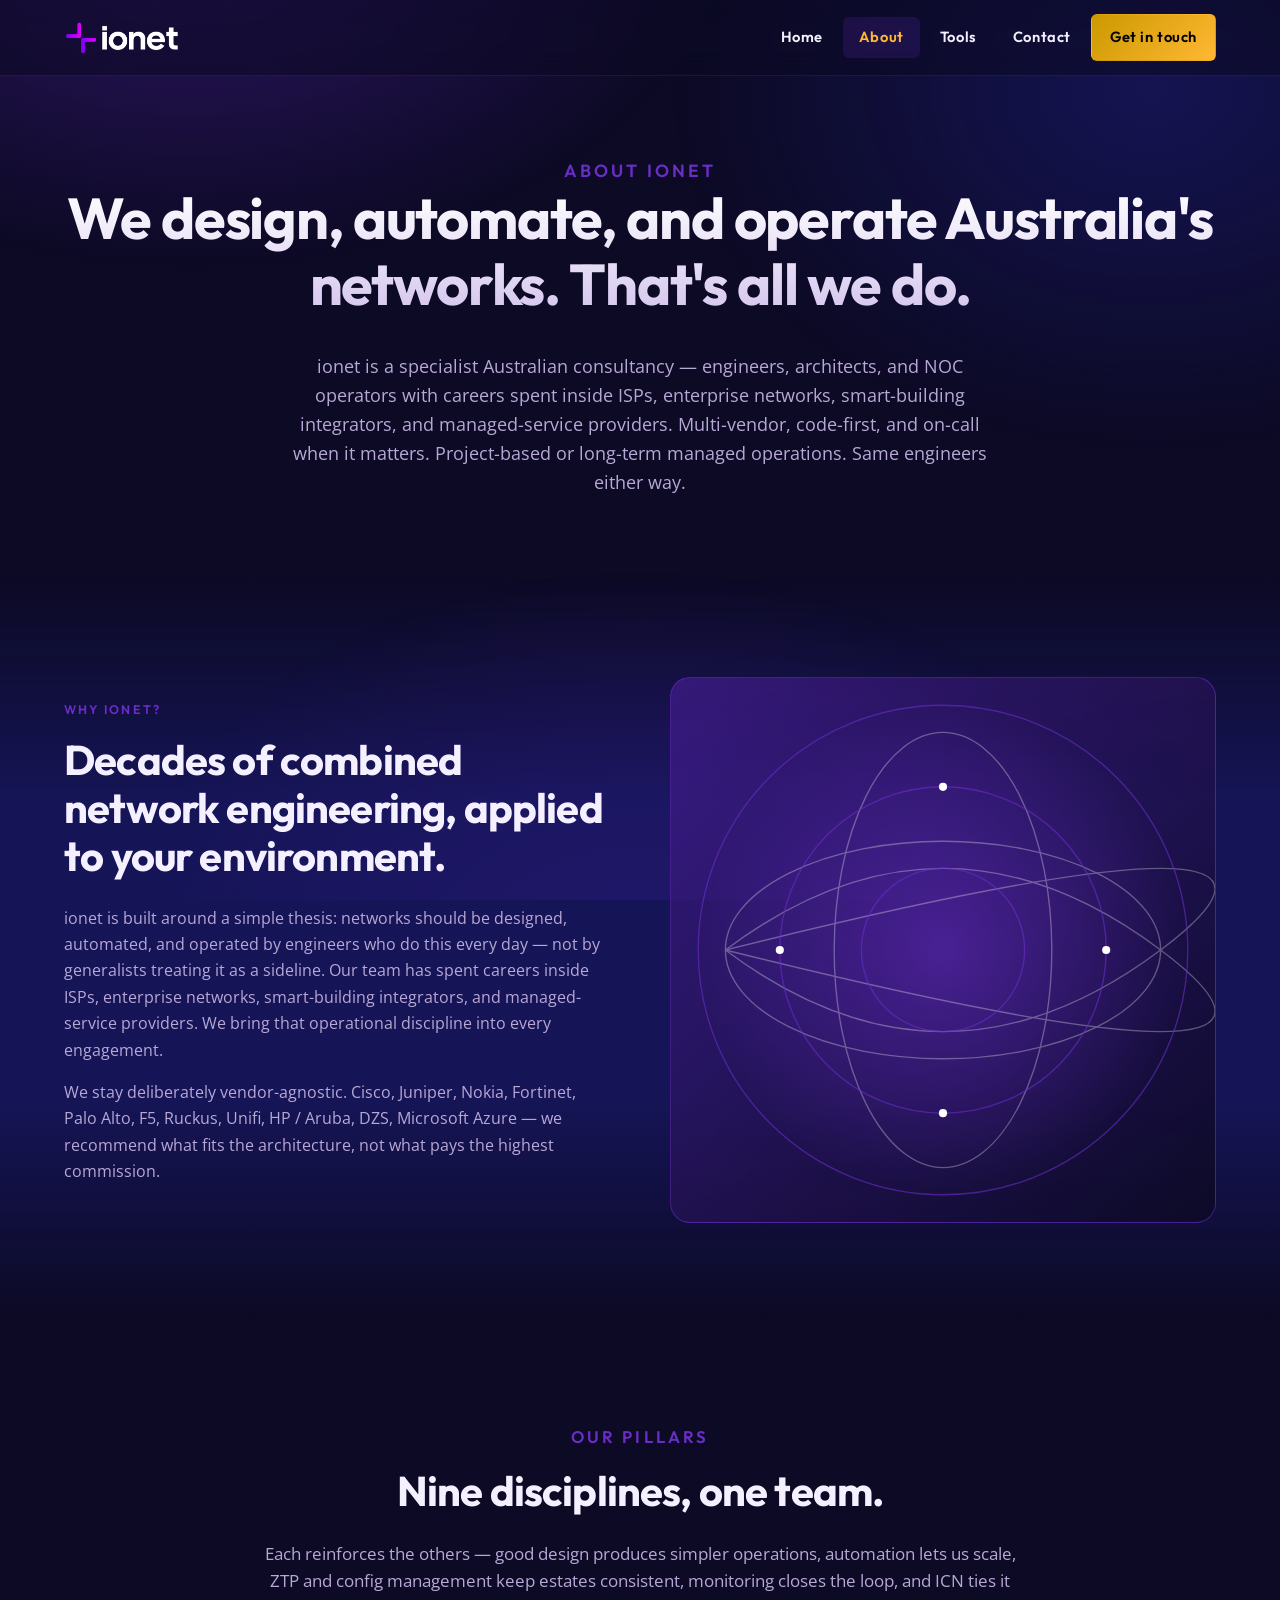
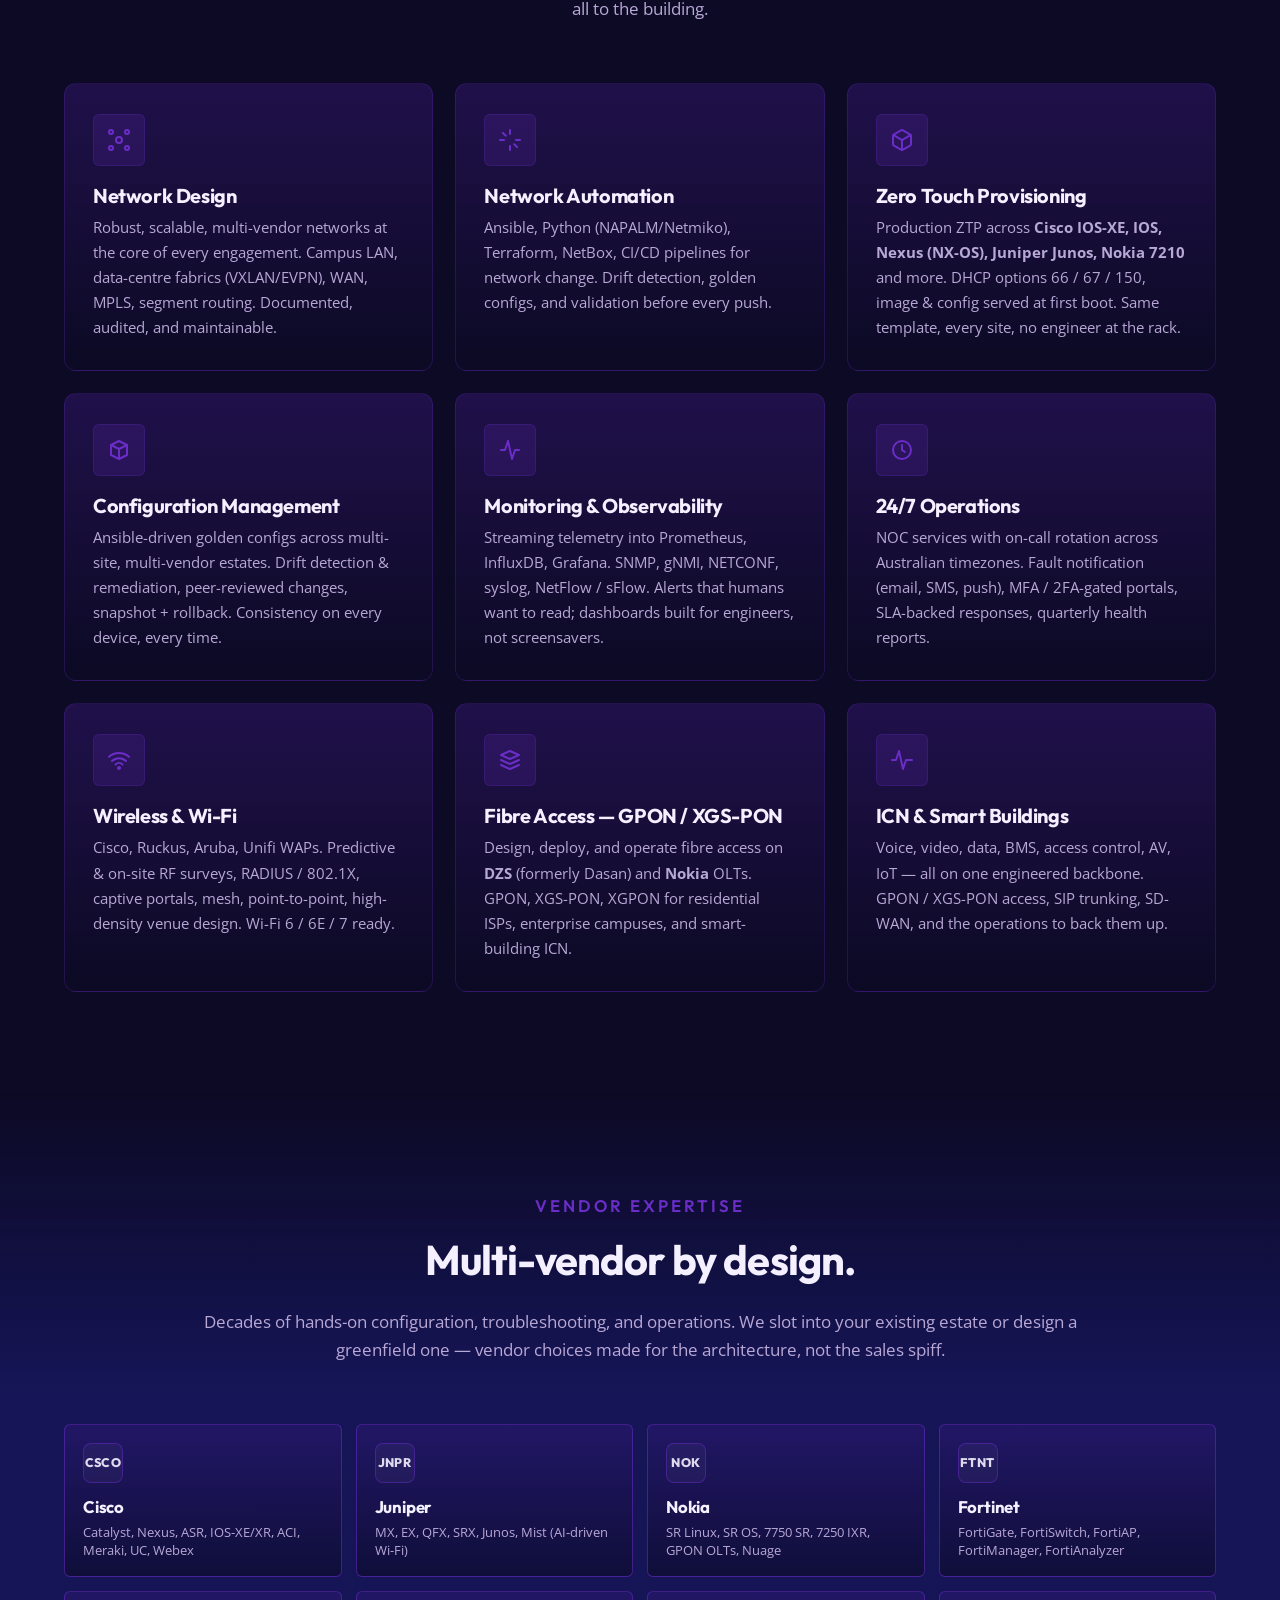
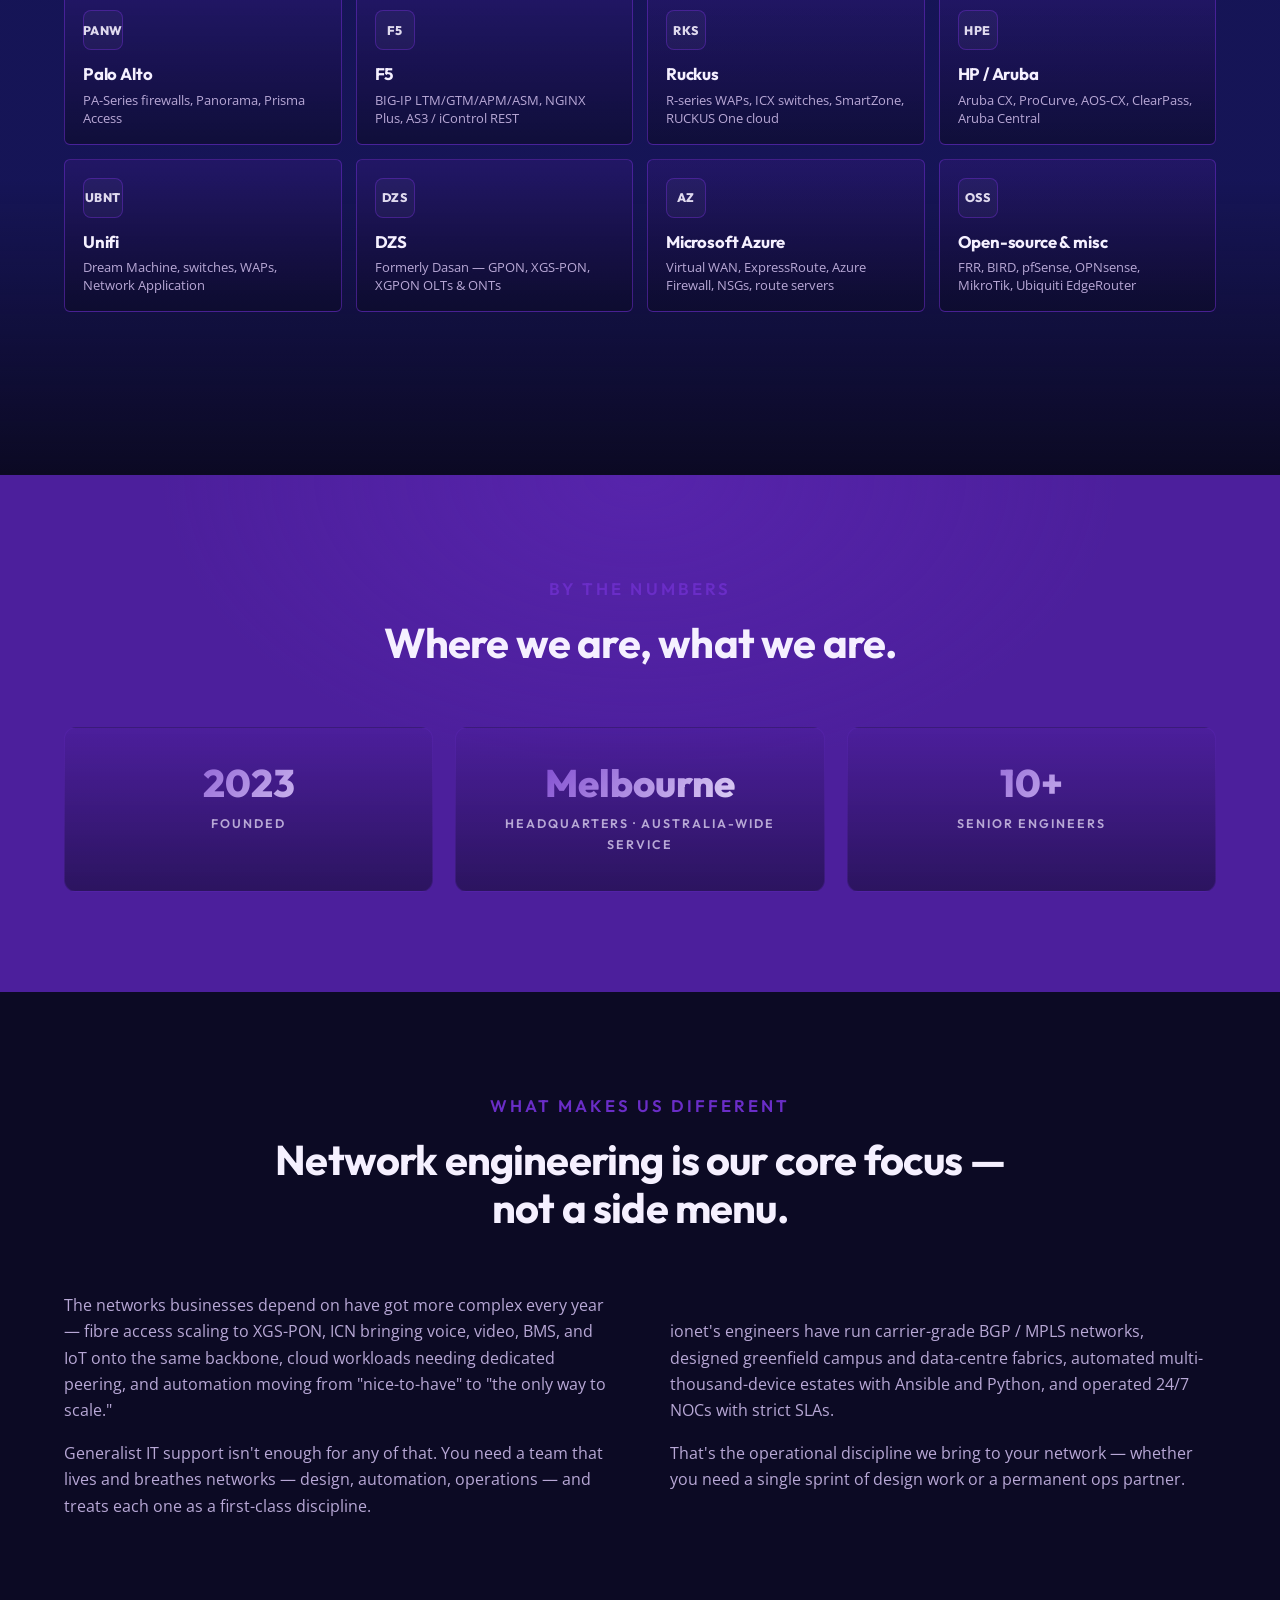
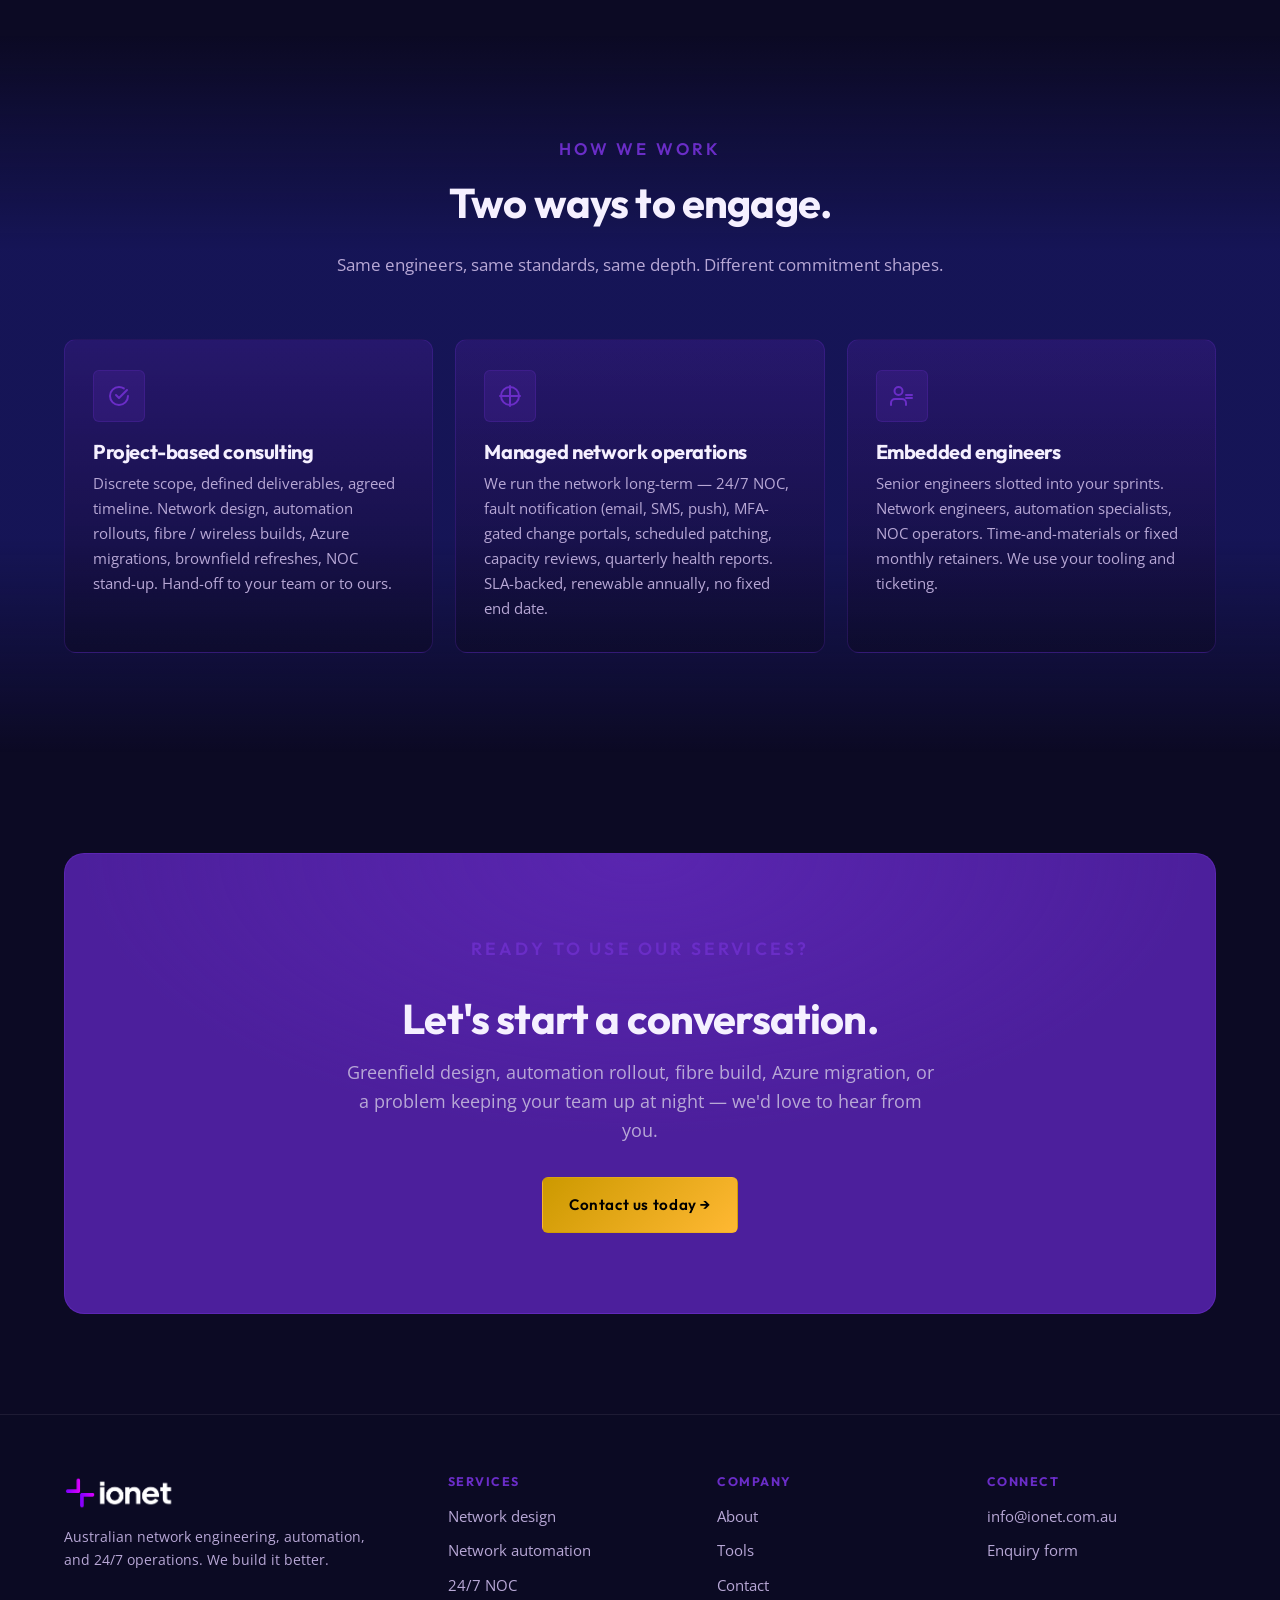
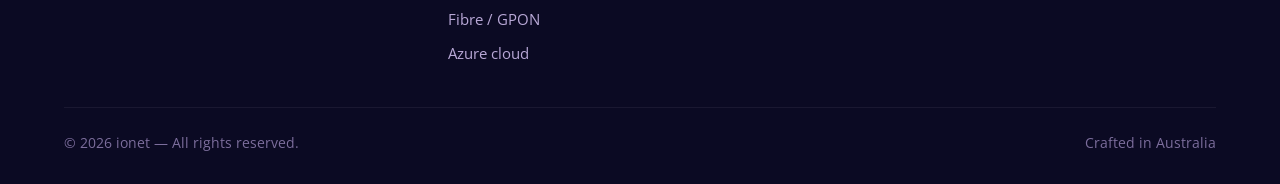
==== commit 95c0bc2a: "Double vendor-logo and tool-chip icon size - vendor-logo: 20x20 → 40x40 (and fallback badge to match" ====
--- a/about.html
+++ b/about.html
@@ -40,7 +40,7 @@
   <link rel="preconnect" href="https://fonts.gstatic.com" crossorigin>
   <link rel="stylesheet" href="https://fonts.googleapis.com/css2?family=Outfit:wght@400;500;600;700;800;900&family=Open+Sans:wght@400;500;600&display=swap">
 
-  <link rel="stylesheet" href="css/style.css?v=cf1ac1ff">
+  <link rel="stylesheet" href="css/style.css?v=e18e81fa">
 
   <script type="application/ld+json">
   {
@@ -409,6 +409,6 @@
     </div>
   </footer>
 
-  <script src="js/main.js?v=cf1ac1ff"></script>
+  <script src="js/main.js?v=e18e81fa"></script>
 </body>
 </html>
--- a/css/style.css
+++ b/css/style.css
@@ -1429,10 +1429,10 @@
   display: flex;
   align-items: center;
   justify-content: flex-start;
-  width: 20px;
-  height: 20px;
-  margin-bottom: 8px;
-  opacity: 0.85;
+  width: 40px;
+  height: 40px;
+  margin-bottom: 10px;
+  opacity: 0.9;
 }
 .vendor-logo img {
   display: block;
@@ -1446,14 +1446,14 @@
   display: flex;
   align-items: center;
   justify-content: center;
-  width: 20px;
-  height: 20px;
-  border: 1px solid var(--border-strong);
-  border-radius: 4px;
-  font-family: var(--font-heading);
-  font-weight: 700;
-  font-size: 0.55rem;
-  letter-spacing: 0.02em;
+  width: 40px;
+  height: 40px;
+  border: 1px solid var(--border-strong);
+  border-radius: 8px;
+  font-family: var(--font-heading);
+  font-weight: 800;
+  font-size: 0.78rem;
+  letter-spacing: 0.04em;
   color: var(--text);
   background: rgba(255, 255, 255, 0.04);
 }
@@ -1499,12 +1499,12 @@
 .tool-chip {
   display: inline-flex;
   align-items: center;
-  gap: 6px;
-  padding: 5px 10px;
+  gap: 8px;
+  padding: 7px 14px 7px 10px;
   border: 1px solid var(--border-strong);
   border-radius: 999px;
   background: rgba(12, 10, 36, 0.45);
-  font-size: 0.78rem;
+  font-size: 0.85rem;
   font-weight: 500;
   color: var(--text);
   white-space: nowrap;
@@ -1516,24 +1516,24 @@
   box-shadow: var(--shadow-glow-pink);
 }
 .tool-chip img {
-  width: 14px;
-  height: 14px;
+  width: 28px;
+  height: 28px;
   object-fit: contain;
   filter: brightness(0) invert(1);
-  opacity: 0.9;
+  opacity: 0.92;
 }
 .tool-chip .tool-chip-fallback {
   display: inline-flex;
   align-items: center;
   justify-content: center;
-  width: 16px;
-  height: 16px;
+  width: 28px;
+  height: 28px;
   font-family: var(--font-mono, monospace);
   font-weight: 700;
-  font-size: 0.55rem;
+  font-size: 0.7rem;
   color: var(--text-muted);
   border: 1px dashed var(--border-strong);
-  border-radius: 4px;
+  border-radius: 6px;
 }
 
 @media (max-width: 720px) {
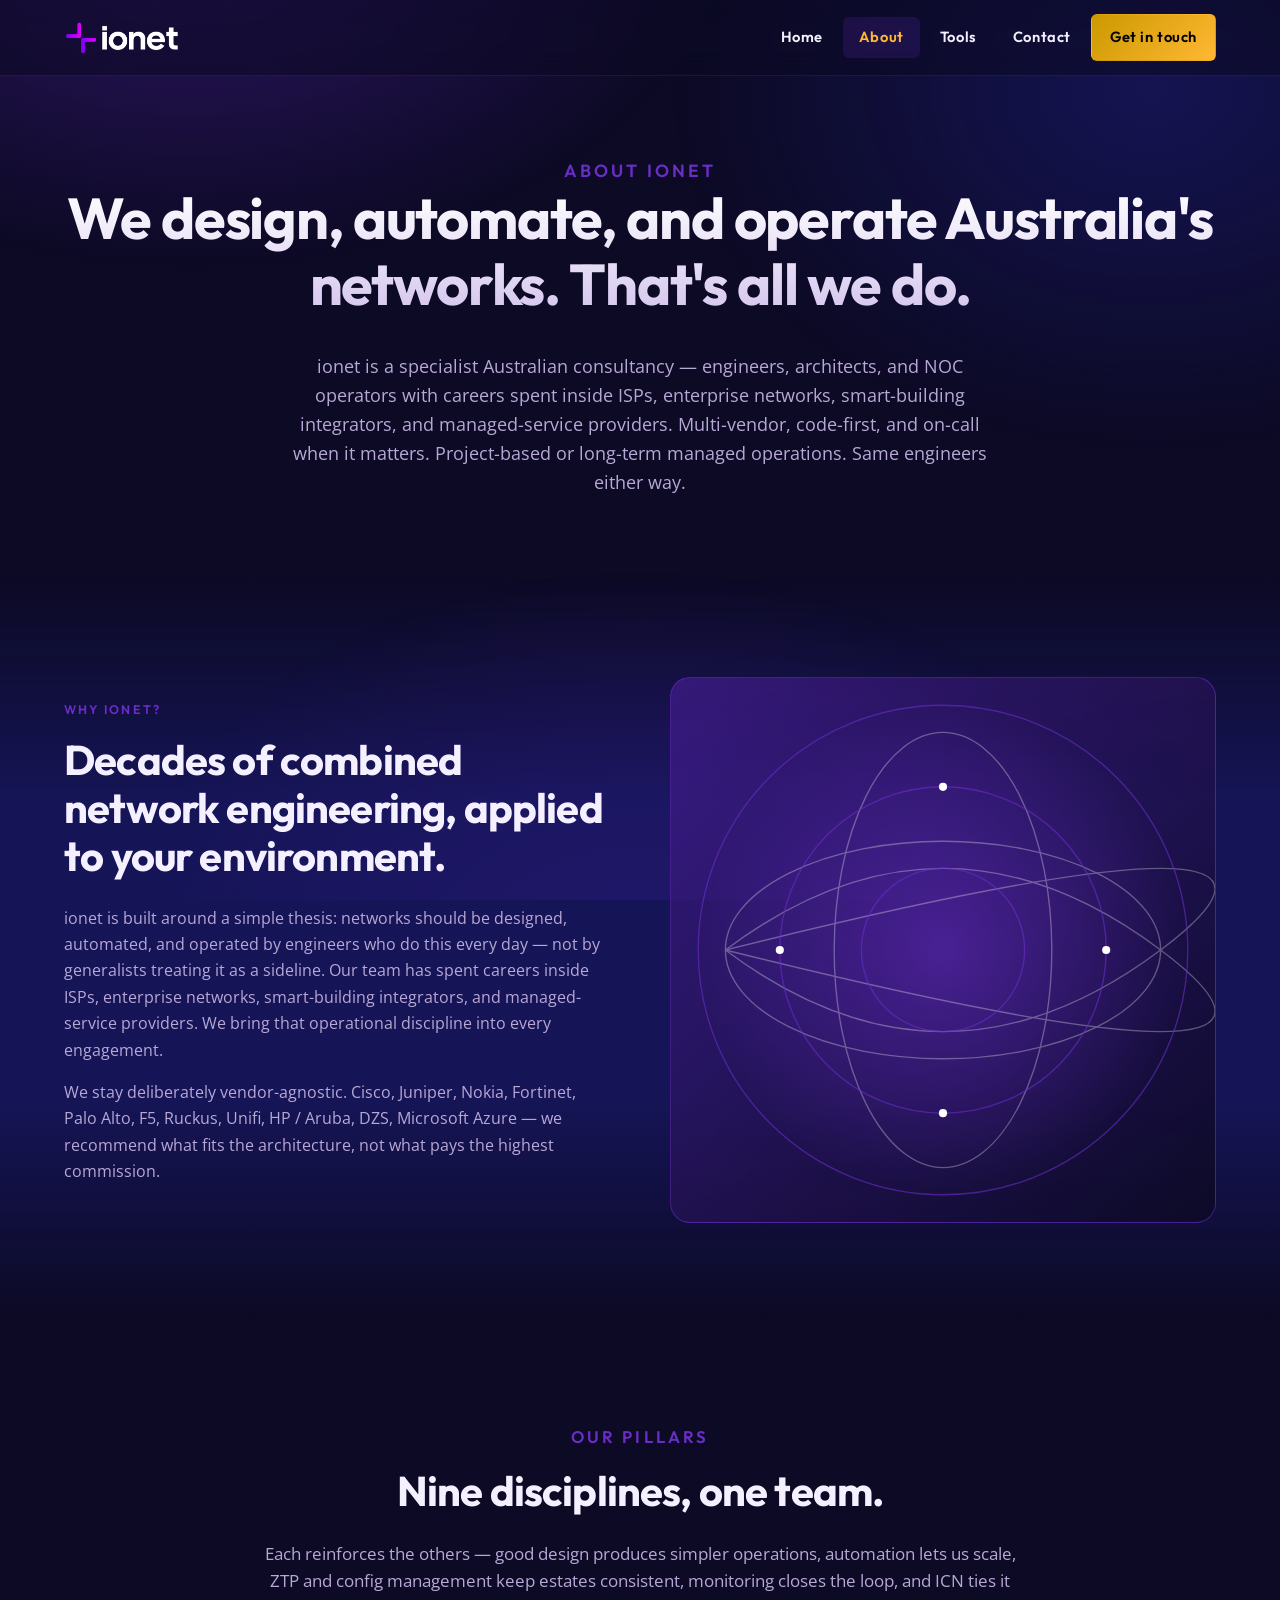
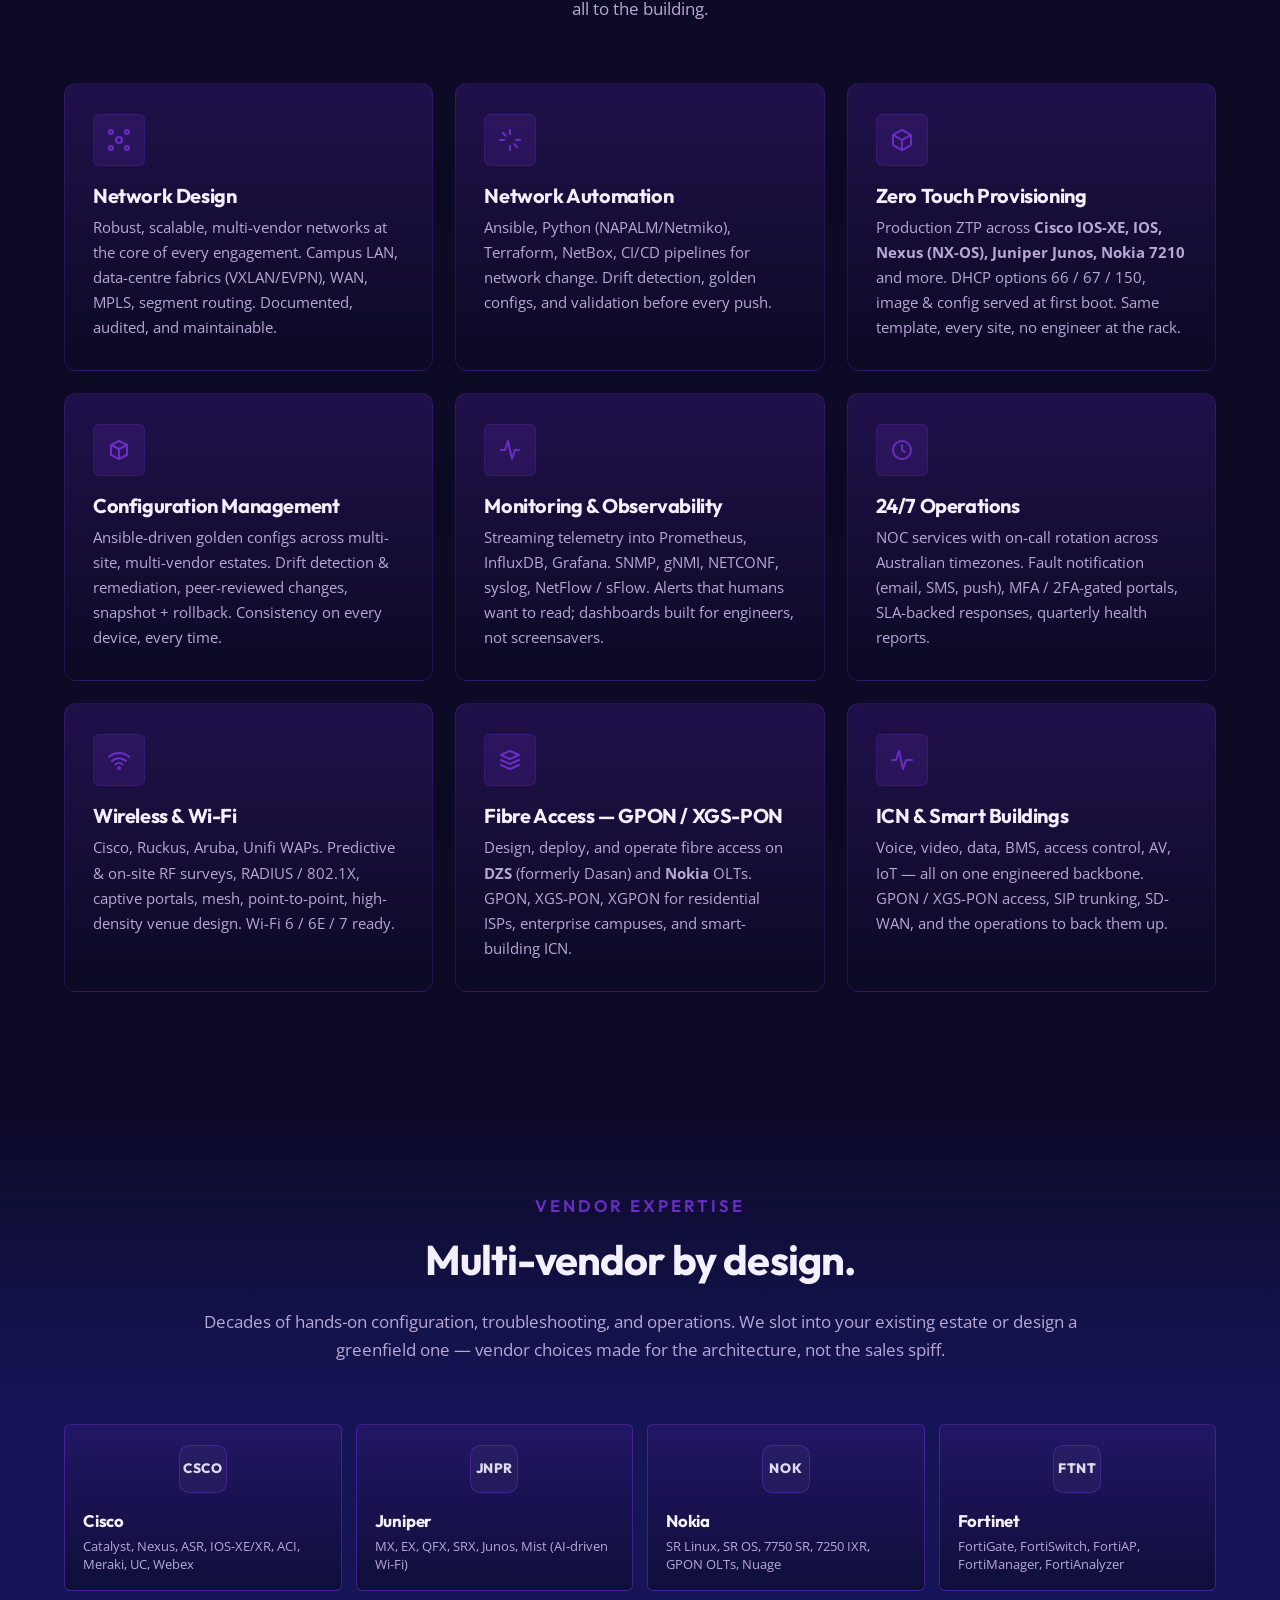
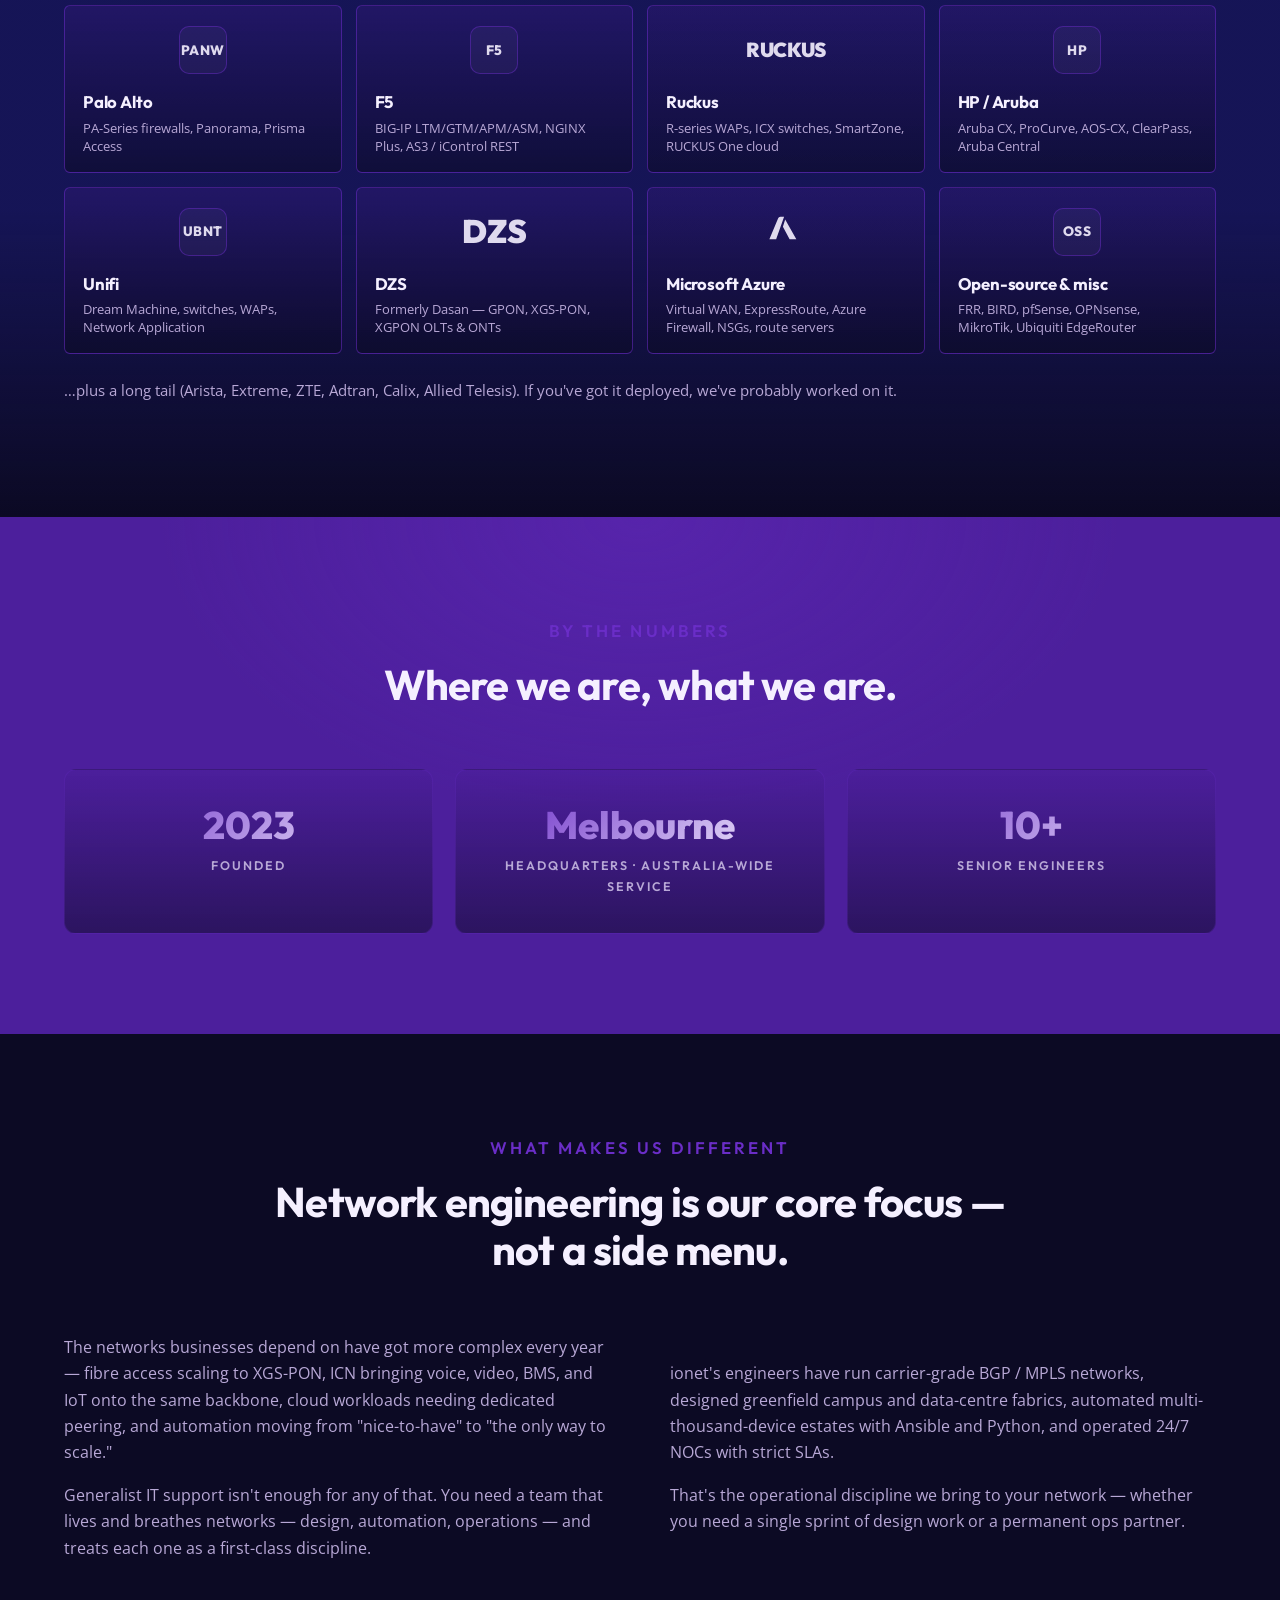
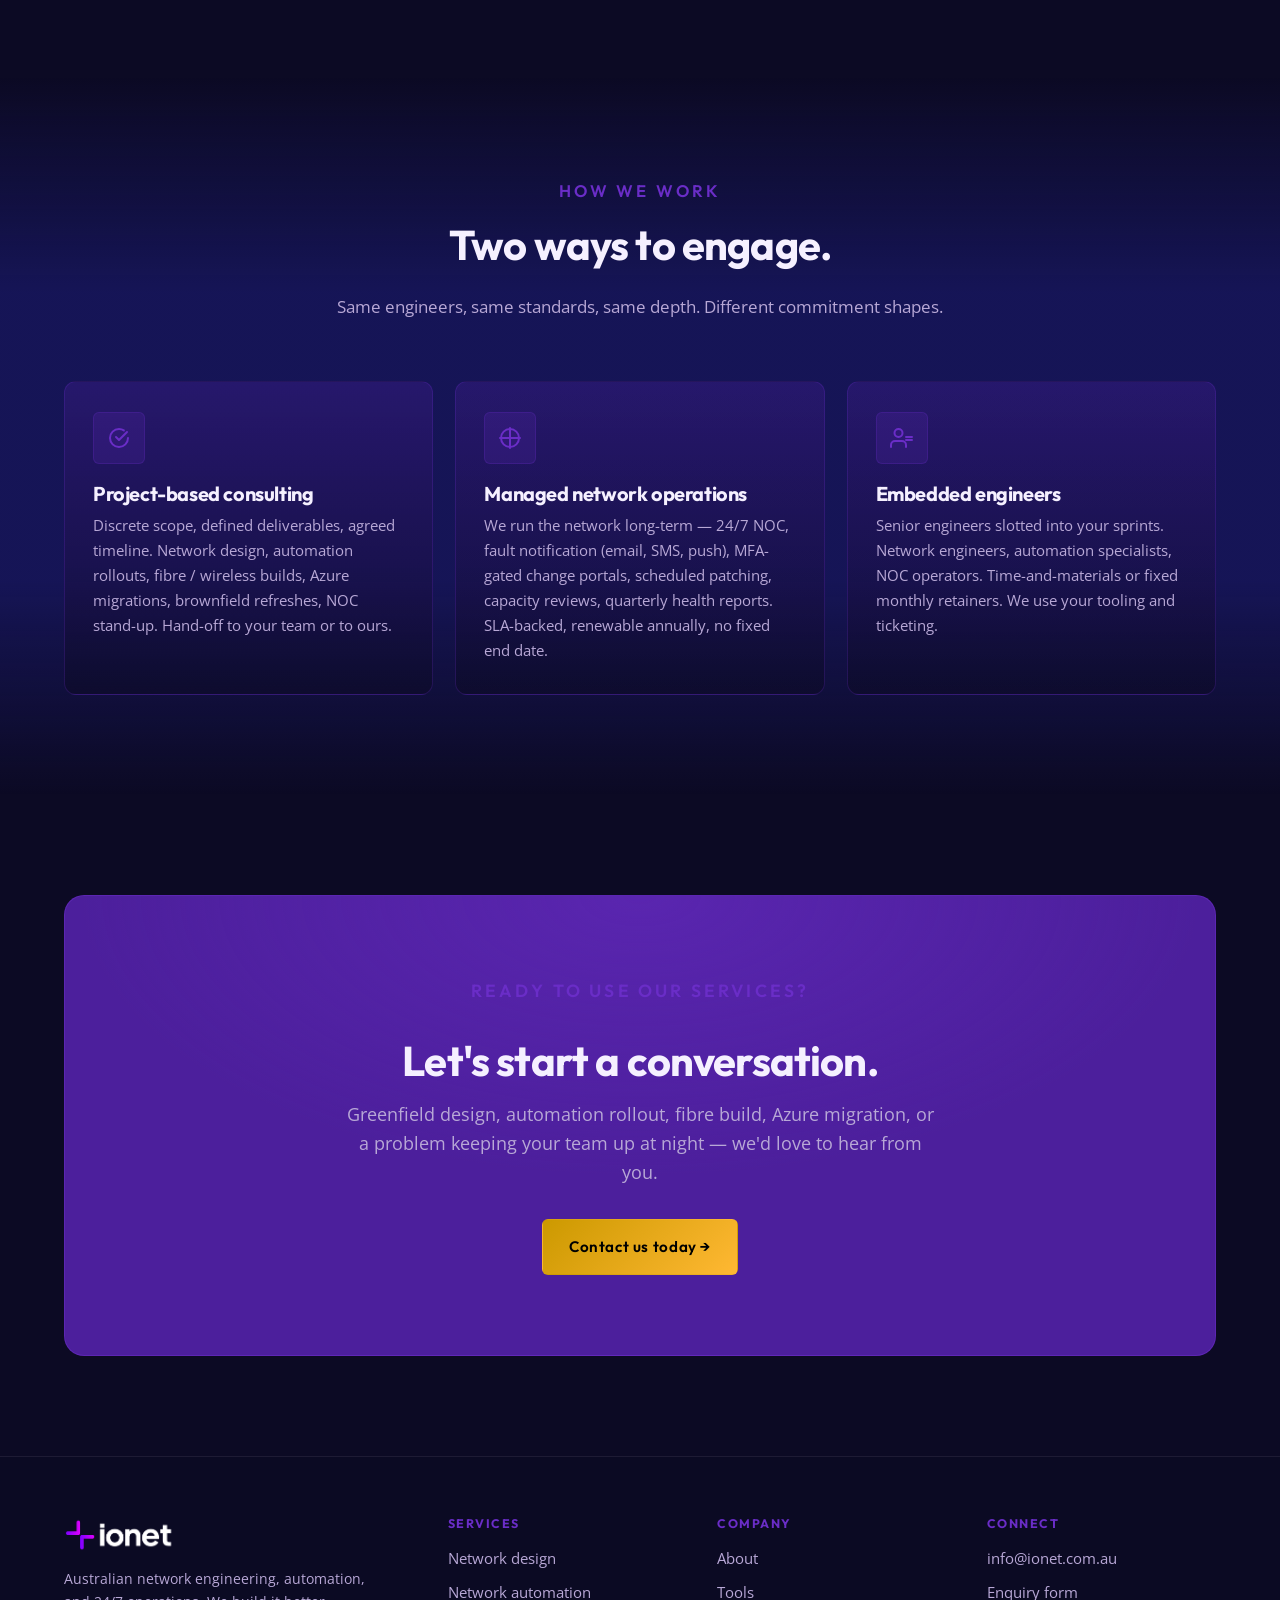
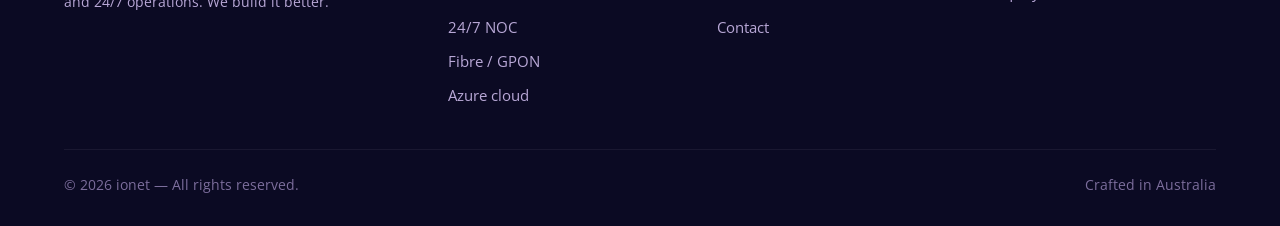
==== commit 4bb54a15: "Vendor logos: centre, enlarge, and replace 4 broken slugs with inline SVGs User-reported issues: - D" ====
--- a/about.html
+++ b/about.html
@@ -40,7 +40,7 @@
   <link rel="preconnect" href="https://fonts.gstatic.com" crossorigin>
   <link rel="stylesheet" href="https://fonts.googleapis.com/css2?family=Outfit:wght@400;500;600;700;800;900&family=Open+Sans:wght@400;500;600&display=swap">
 
-  <link rel="stylesheet" href="css/style.css?v=e18e81fa">
+  <link rel="stylesheet" href="css/style.css?v=399c65bc">
 
   <script type="application/ld+json">
   {
@@ -250,11 +250,11 @@
           <div class="vendor-pill"><div class="vendor-logo"><img src="https://cdn.simpleicons.org/fortinet/ffffff" alt="Fortinet" loading="lazy" onerror="this.replaceWith(Object.assign(document.createElement('span'),{className:'vendor-logo-fallback',textContent:'FTNT'}))"></div><strong>Fortinet</strong><span>FortiGate, FortiSwitch, FortiAP, FortiManager, FortiAnalyzer</span></div>
           <div class="vendor-pill"><div class="vendor-logo"><img src="https://cdn.simpleicons.org/paloaltonetworks/ffffff" alt="Palo Alto Networks" loading="lazy" onerror="this.replaceWith(Object.assign(document.createElement('span'),{className:'vendor-logo-fallback',textContent:'PANW'}))"></div><strong>Palo Alto</strong><span>PA-Series firewalls, Panorama, Prisma Access</span></div>
           <div class="vendor-pill"><div class="vendor-logo"><img src="https://cdn.simpleicons.org/f5/ffffff" alt="F5" loading="lazy" onerror="this.replaceWith(Object.assign(document.createElement('span'),{className:'vendor-logo-fallback',textContent:'F5'}))"></div><strong>F5</strong><span>BIG-IP LTM/GTM/APM/ASM, NGINX Plus, AS3 / iControl REST</span></div>
-          <div class="vendor-pill"><div class="vendor-logo"><span class="vendor-logo-fallback">RKS</span></div><strong>Ruckus</strong><span>R-series WAPs, ICX switches, SmartZone, RUCKUS One cloud</span></div>
-          <div class="vendor-pill"><div class="vendor-logo"><img src="https://cdn.simpleicons.org/hewlettpackardenterprise/ffffff" alt="HPE / Aruba" loading="lazy" onerror="this.replaceWith(Object.assign(document.createElement('span'),{className:'vendor-logo-fallback',textContent:'HPE'}))"></div><strong>HP / Aruba</strong><span>Aruba CX, ProCurve, AOS-CX, ClearPass, Aruba Central</span></div>
+          <div class="vendor-pill"><div class="vendor-logo"><svg class="vendor-svg" viewBox="0 0 120 28" xmlns="http://www.w3.org/2000/svg" aria-label="Ruckus"><text x="60" y="22" text-anchor="middle" font-family="Outfit, Arial Black, sans-serif" font-weight="900" font-size="22" letter-spacing="-0.5" fill="currentColor">RUCKUS</text></svg></div><strong>Ruckus</strong><span>R-series WAPs, ICX switches, SmartZone, RUCKUS One cloud</span></div>
+          <div class="vendor-pill"><div class="vendor-logo"><img src="https://cdn.simpleicons.org/hp/ffffff" alt="HP / Aruba" loading="lazy" onerror="this.replaceWith(Object.assign(document.createElement('span'),{className:'vendor-logo-fallback',textContent:'HP'}))"></div><strong>HP / Aruba</strong><span>Aruba CX, ProCurve, AOS-CX, ClearPass, Aruba Central</span></div>
           <div class="vendor-pill"><div class="vendor-logo"><img src="https://cdn.simpleicons.org/ubiquiti/ffffff" alt="Ubiquiti / Unifi" loading="lazy" onerror="this.replaceWith(Object.assign(document.createElement('span'),{className:'vendor-logo-fallback',textContent:'UBNT'}))"></div><strong>Unifi</strong><span>Dream Machine, switches, WAPs, Network Application</span></div>
-          <div class="vendor-pill"><div class="vendor-logo"><span class="vendor-logo-fallback">DZS</span></div><strong>DZS</strong><span>Formerly Dasan — GPON, XGS-PON, XGPON OLTs &amp; ONTs</span></div>
-          <div class="vendor-pill"><div class="vendor-logo"><img src="https://cdn.simpleicons.org/microsoftazure/ffffff" alt="Microsoft Azure" loading="lazy" onerror="this.replaceWith(Object.assign(document.createElement('span'),{className:'vendor-logo-fallback',textContent:'AZ'}))"></div><strong>Microsoft Azure</strong><span>Virtual WAN, ExpressRoute, Azure Firewall, NSGs, route servers</span></div>
+          <div class="vendor-pill"><div class="vendor-logo"><svg class="vendor-svg" viewBox="0 0 80 28" xmlns="http://www.w3.org/2000/svg" aria-label="DZS"><text x="40" y="22" text-anchor="middle" font-family="Outfit, Arial Black, sans-serif" font-weight="900" font-size="24" letter-spacing="0" fill="currentColor">DZS</text></svg></div><strong>DZS</strong><span>Formerly Dasan — GPON, XGS-PON, XGPON OLTs &amp; ONTs</span></div>
+          <div class="vendor-pill"><div class="vendor-logo"><svg class="vendor-svg" viewBox="0 0 32 32" xmlns="http://www.w3.org/2000/svg" aria-label="Microsoft Azure"><path fill="currentColor" d="M14.4 3.1L7.7 22.2H2L9.4 4.5a2 2 0 0 1 1.85-1.4h3.15zM15.3 5.4l9.4 16.8h-5.65L13.4 11.5z"/></svg></div><strong>Microsoft Azure</strong><span>Virtual WAN, ExpressRoute, Azure Firewall, NSGs, route servers</span></div>
           <div class="vendor-pill"><div class="vendor-logo"><img src="https://cdn.simpleicons.org/linux/ffffff" alt="Open-source" loading="lazy" onerror="this.replaceWith(Object.assign(document.createElement('span'),{className:'vendor-logo-fallback',textContent:'OSS'}))"></div><strong>Open-source &amp; misc</strong><span>FRR, BIRD, pfSense, OPNsense, MikroTik, Ubiquiti EdgeRouter</span></div>
         </div>
         <p class="reveal" style="margin-top:24px;font-size:0.92rem;color:var(--text-muted);">…plus a long tail (Arista, Extreme, ZTE, Adtran, Calix, Allied Telesis). If you've got it deployed, we've probably worked on it.</p>
@@ -409,6 +409,6 @@
     </div>
   </footer>
 
-  <script src="js/main.js?v=e18e81fa"></script>
+  <script src="js/main.js?v=399c65bc"></script>
 </body>
 </html>
--- a/css/style.css
+++ b/css/style.css
@@ -1428,31 +1428,37 @@
 .vendor-logo {
   display: flex;
   align-items: center;
-  justify-content: flex-start;
-  width: 40px;
-  height: 40px;
-  margin-bottom: 10px;
+  justify-content: center;
+  height: 52px;
+  margin-bottom: 12px;
   opacity: 0.9;
 }
 .vendor-logo img {
   display: block;
-  max-width: 100%;
   max-height: 100%;
+  max-width: 96px;
   width: auto;
   height: auto;
   filter: brightness(0) invert(1);
 }
+.vendor-logo svg.vendor-svg {
+  display: block;
+  height: 38px;
+  width: auto;
+  max-width: 110px;
+  color: var(--text);
+}
 .vendor-logo .vendor-logo-fallback {
   display: flex;
   align-items: center;
   justify-content: center;
-  width: 40px;
-  height: 40px;
-  border: 1px solid var(--border-strong);
-  border-radius: 8px;
+  width: 48px;
+  height: 48px;
+  border: 1px solid var(--border-strong);
+  border-radius: 10px;
   font-family: var(--font-heading);
   font-weight: 800;
-  font-size: 0.78rem;
+  font-size: 0.85rem;
   letter-spacing: 0.04em;
   color: var(--text);
   background: rgba(255, 255, 255, 0.04);
@@ -1481,15 +1487,25 @@
    Tool stack grid (automation tools section, monochrome logos)
    ================================================================ */
 .tool-stack {
-  margin-top: 28px;
+  margin-top: 36px;
+  padding: 28px 32px 30px;
+  border: 1px solid var(--border-strong);
+  border-radius: var(--radius-lg);
+  background: linear-gradient(180deg, rgba(76, 31, 156, 0.18), rgba(12, 10, 36, 0.55));
 }
 .tool-stack-head {
   font-family: var(--font-heading);
   text-transform: uppercase;
-  font-size: 0.72rem;
+  font-size: 0.75rem;
   letter-spacing: 0.18em;
+  color: var(--logo-pink);
+  margin: 0 0 6px;
+}
+.tool-stack-sub {
+  margin: 0 0 18px;
   color: var(--text-muted);
-  margin-bottom: 10px;
+  font-size: 0.95rem;
+  line-height: 1.5;
 }
 .tool-stack-grid {
   display: flex;
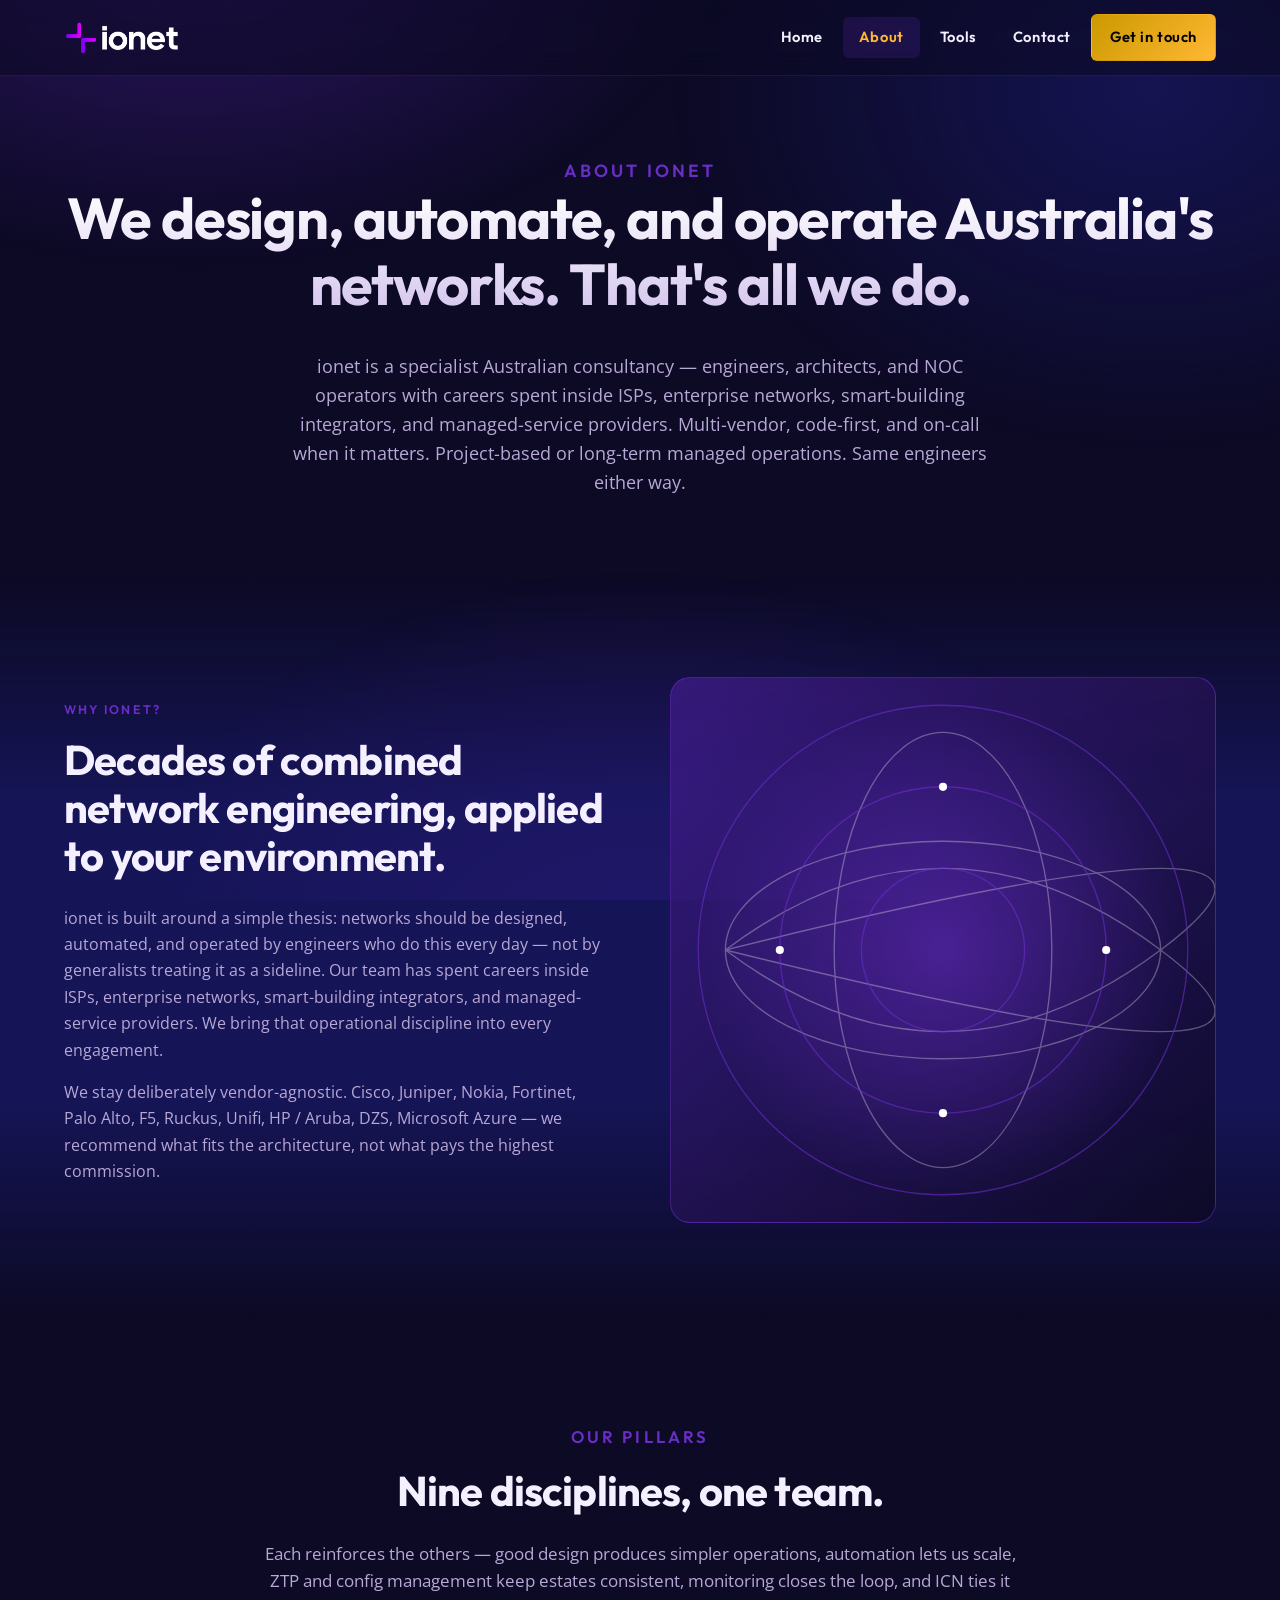
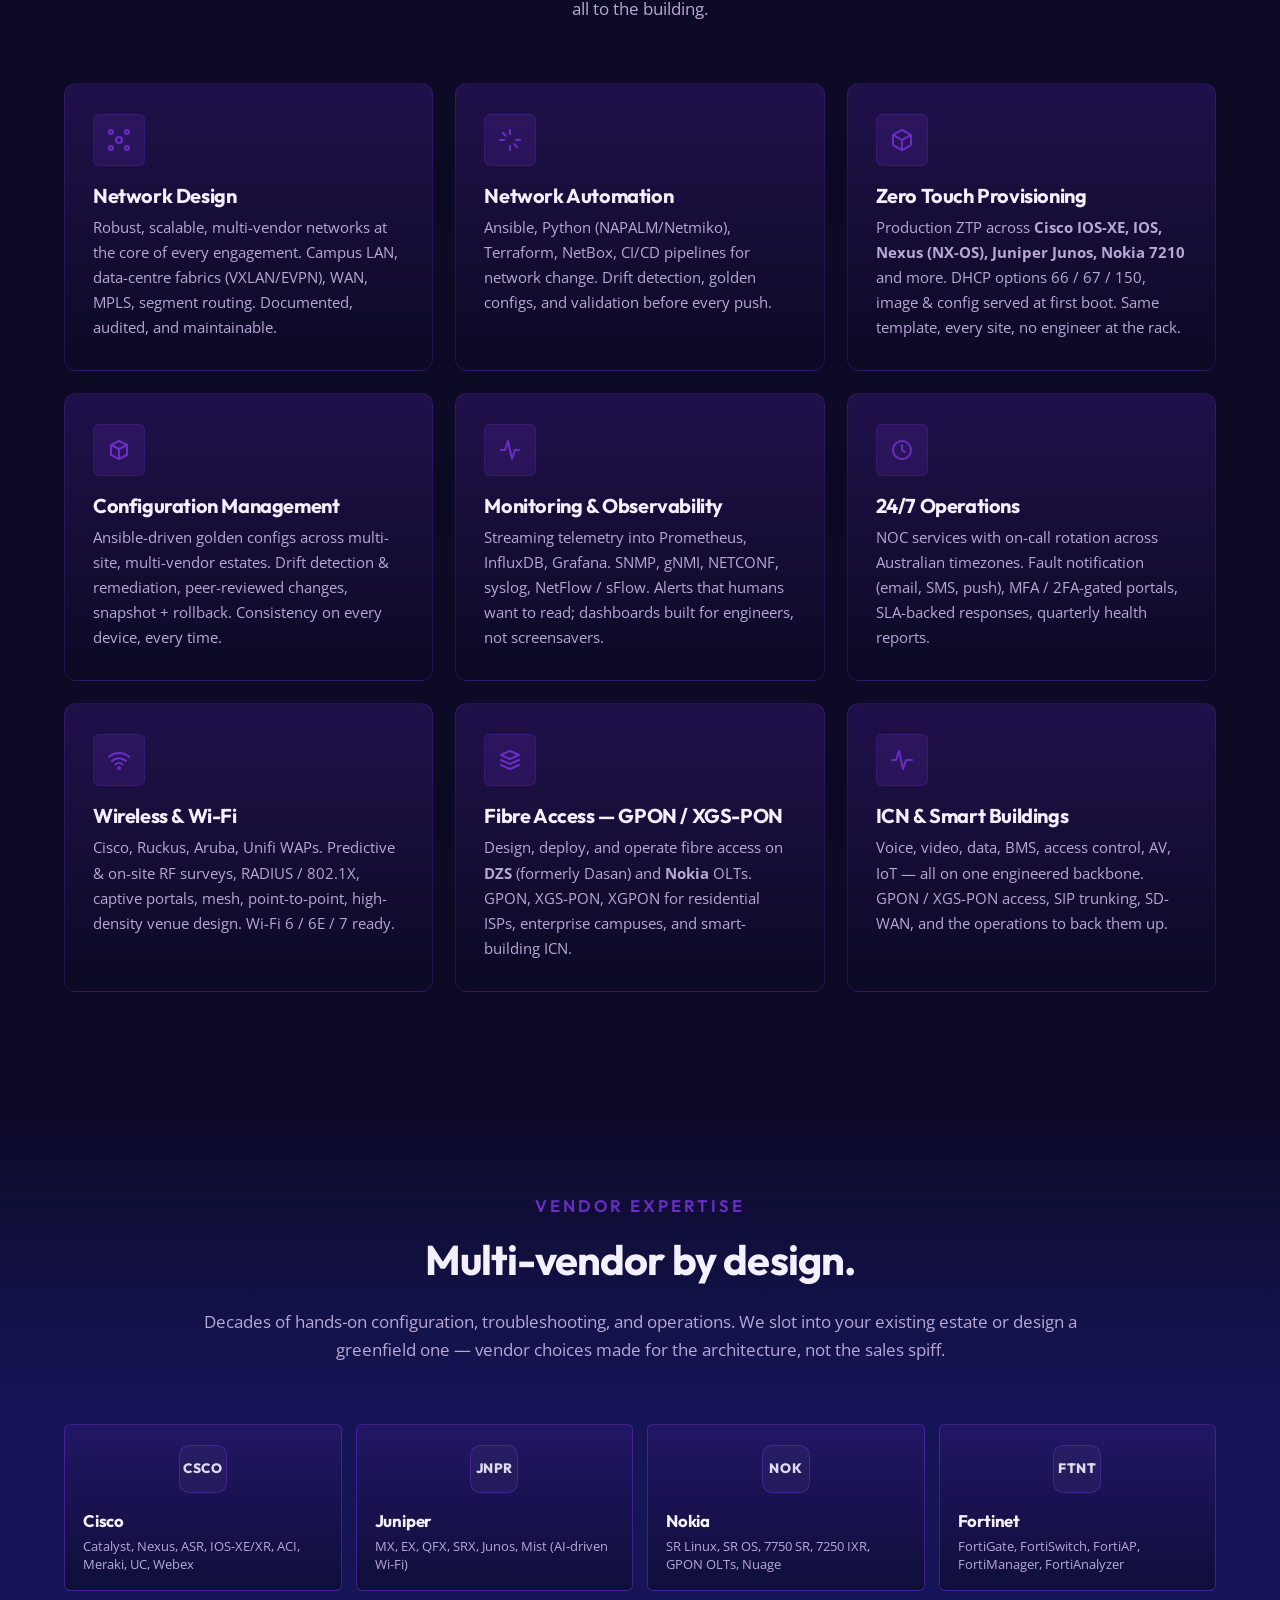
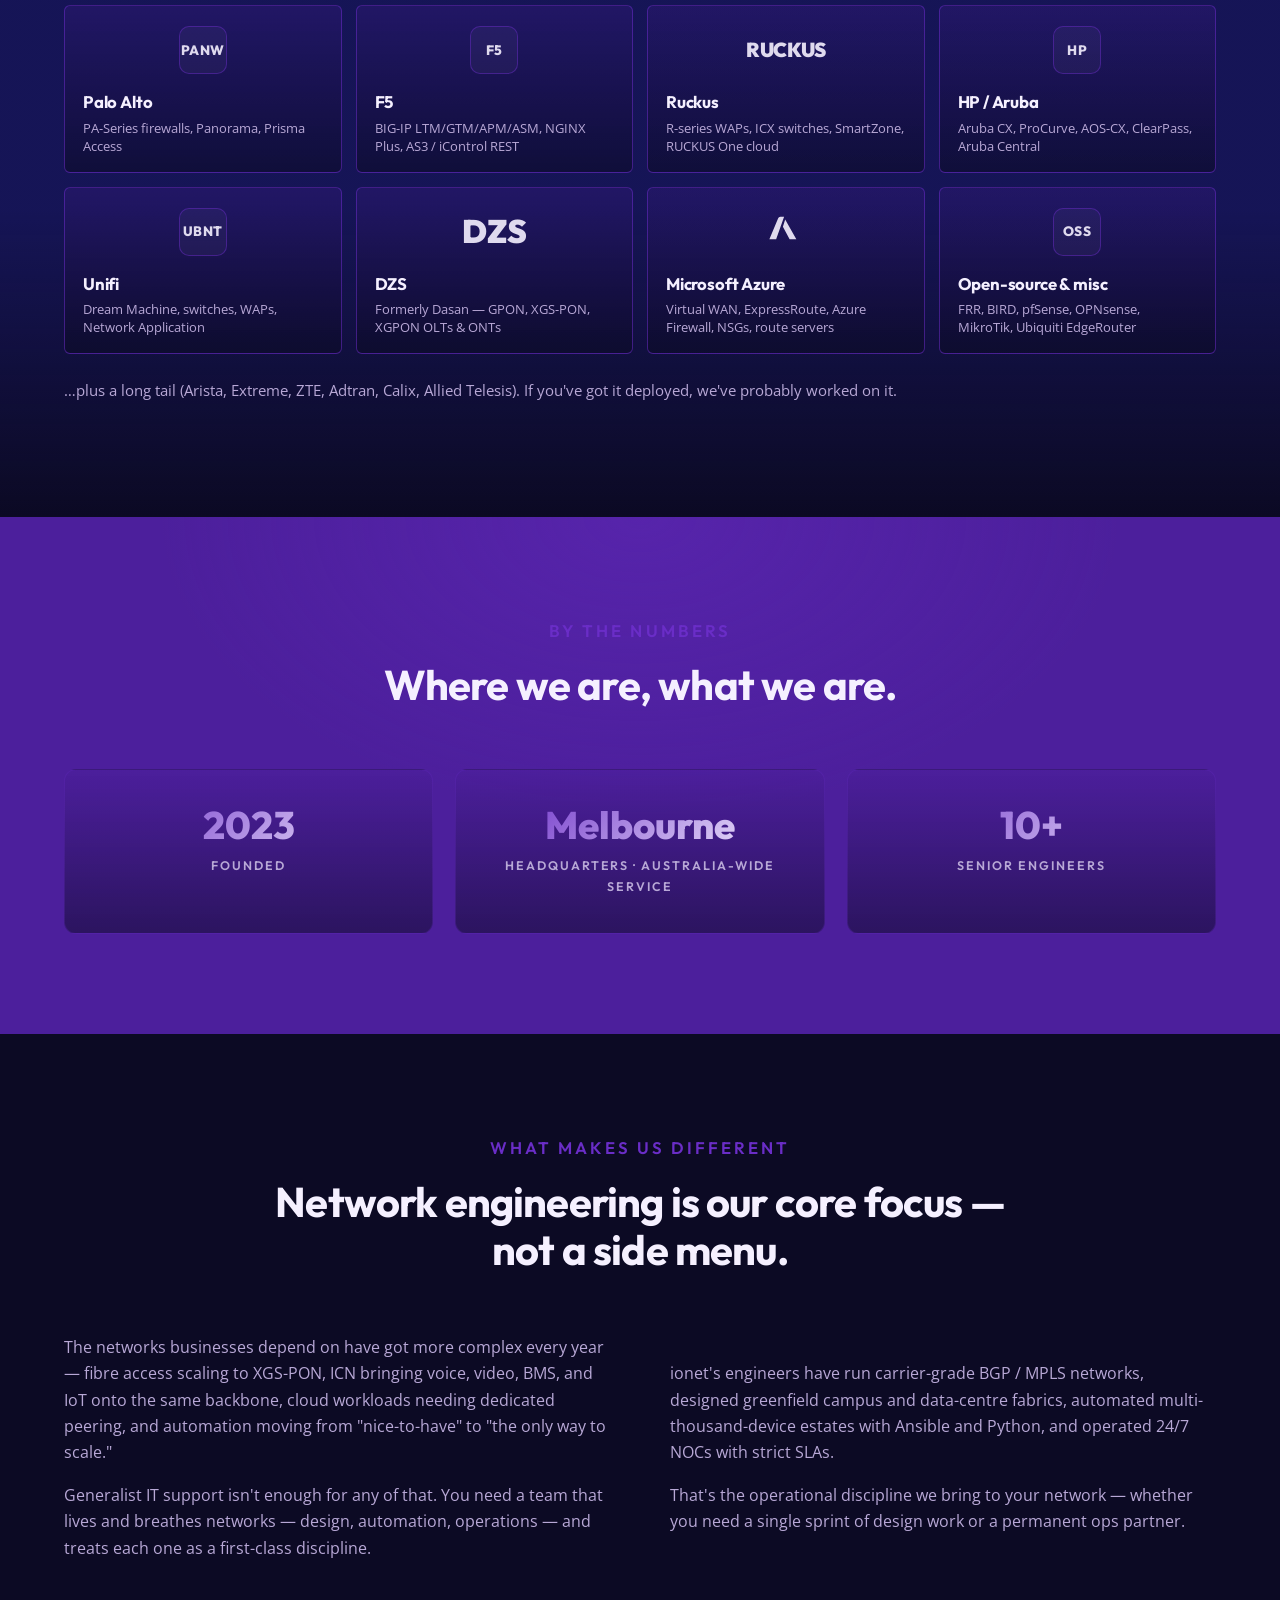
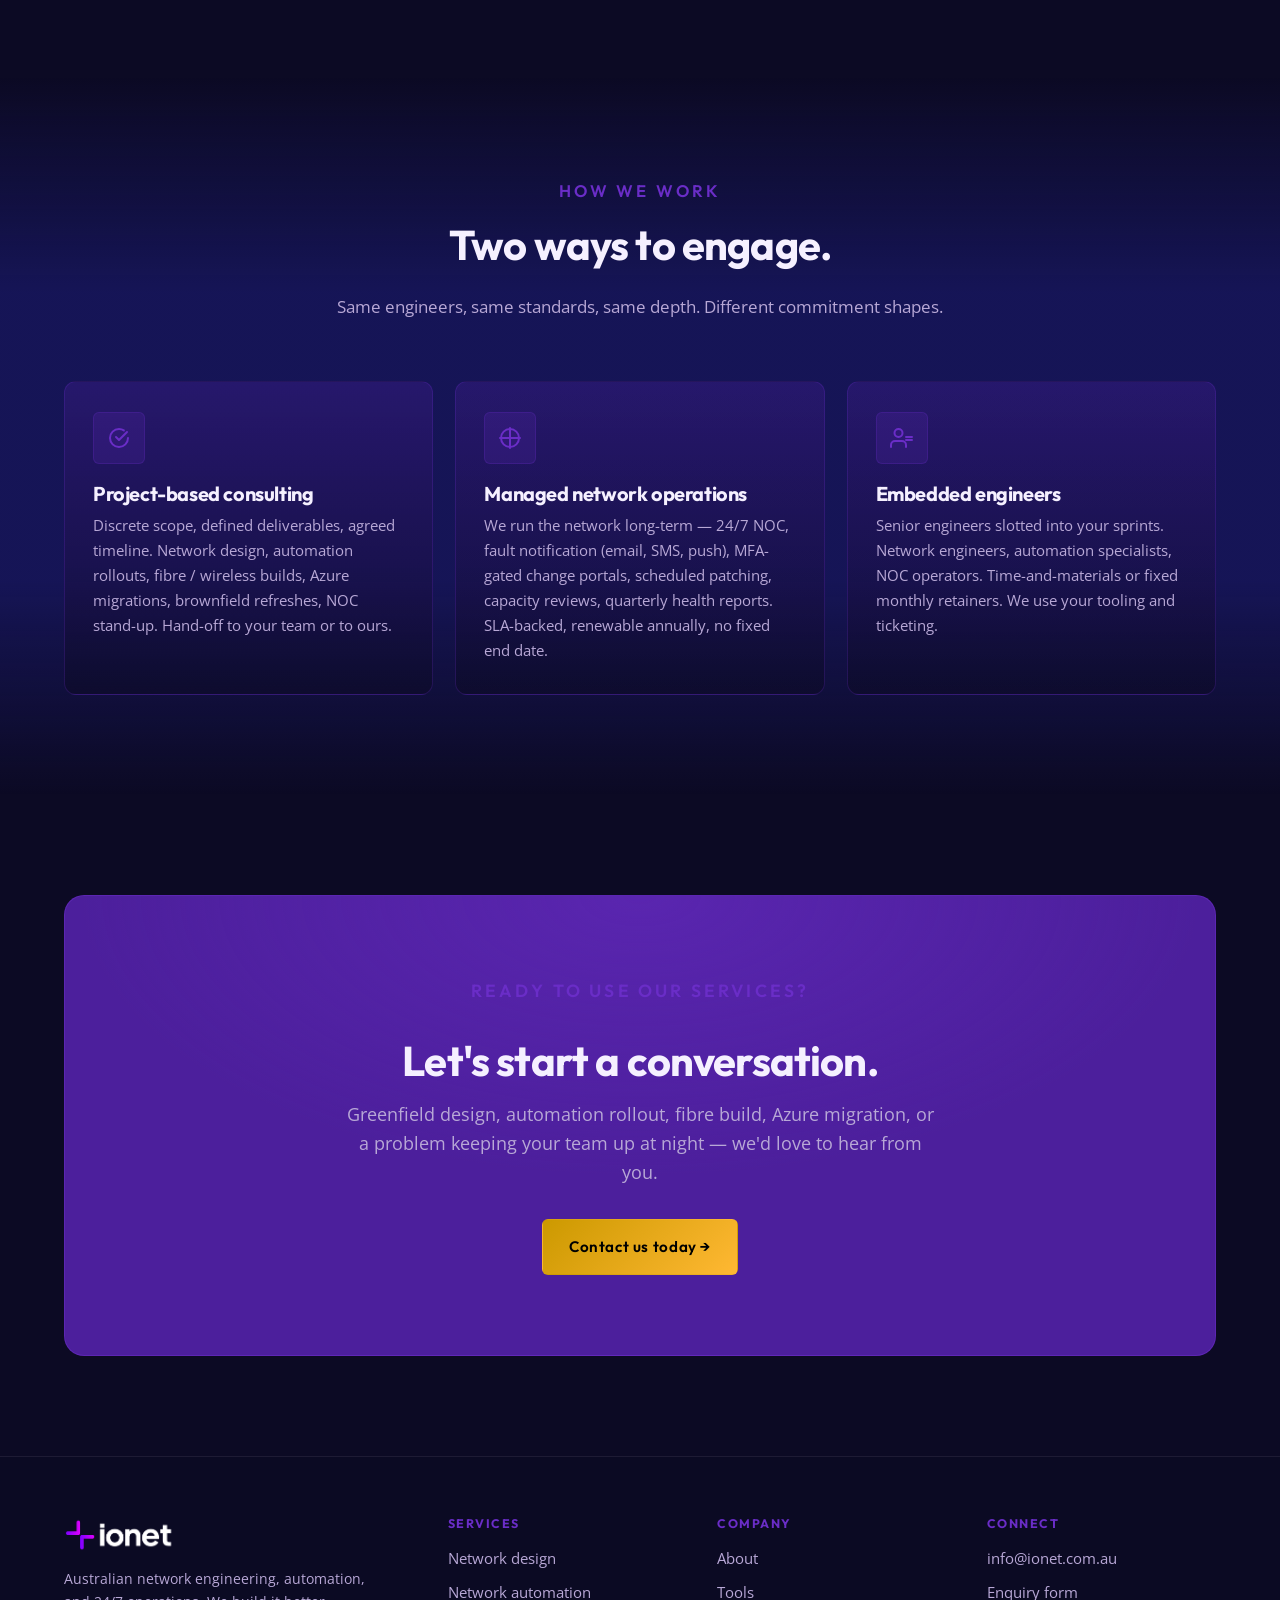
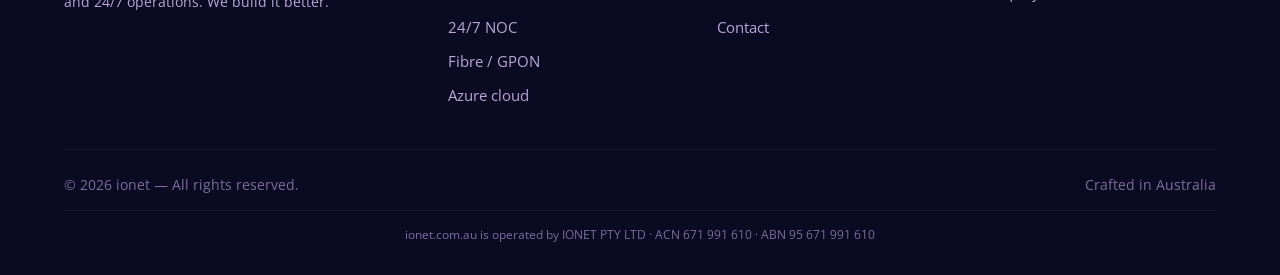
==== commit 39c9f424: "Footer: add corporate identification line (IONET PTY LTD · ACN · ABN) Per s153 of the Corporations A" ====
--- a/about.html
+++ b/about.html
@@ -40,7 +40,7 @@
   <link rel="preconnect" href="https://fonts.gstatic.com" crossorigin>
   <link rel="stylesheet" href="https://fonts.googleapis.com/css2?family=Outfit:wght@400;500;600;700;800;900&family=Open+Sans:wght@400;500;600&display=swap">
 
-  <link rel="stylesheet" href="css/style.css?v=399c65bc">
+  <link rel="stylesheet" href="css/style.css?v=5d4da2d1">
 
   <script type="application/ld+json">
   {
@@ -406,9 +406,12 @@
         <span>© <span id="year"></span> ionet — All rights reserved.</span>
         <span>Crafted in Australia</span>
       </div>
+      <div class="footer-legal">
+        ionet.com.au is operated by IONET PTY LTD · ACN 671 991 610 · ABN 95 671 991 610
+      </div>
     </div>
   </footer>
 
-  <script src="js/main.js?v=399c65bc"></script>
+  <script src="js/main.js?v=5d4da2d1"></script>
 </body>
 </html>
--- a/css/style.css
+++ b/css/style.css
@@ -707,6 +707,17 @@
   flex-wrap: wrap;
   gap: 12px;
 }
+.footer-legal {
+  margin-top: 14px;
+  padding-top: 14px;
+  border-top: 1px solid rgba(245, 240, 255, 0.04);
+  text-align: center;
+  font-size: 0.78rem;
+  color: var(--text-dim);
+  line-height: 1.6;
+}
+.footer-legal a { color: inherit; text-decoration: none; border-bottom: 1px dotted rgba(245, 240, 255, 0.2); }
+.footer-legal a:hover { color: var(--text); }
 
 /* Reveal animation */
 .reveal {
